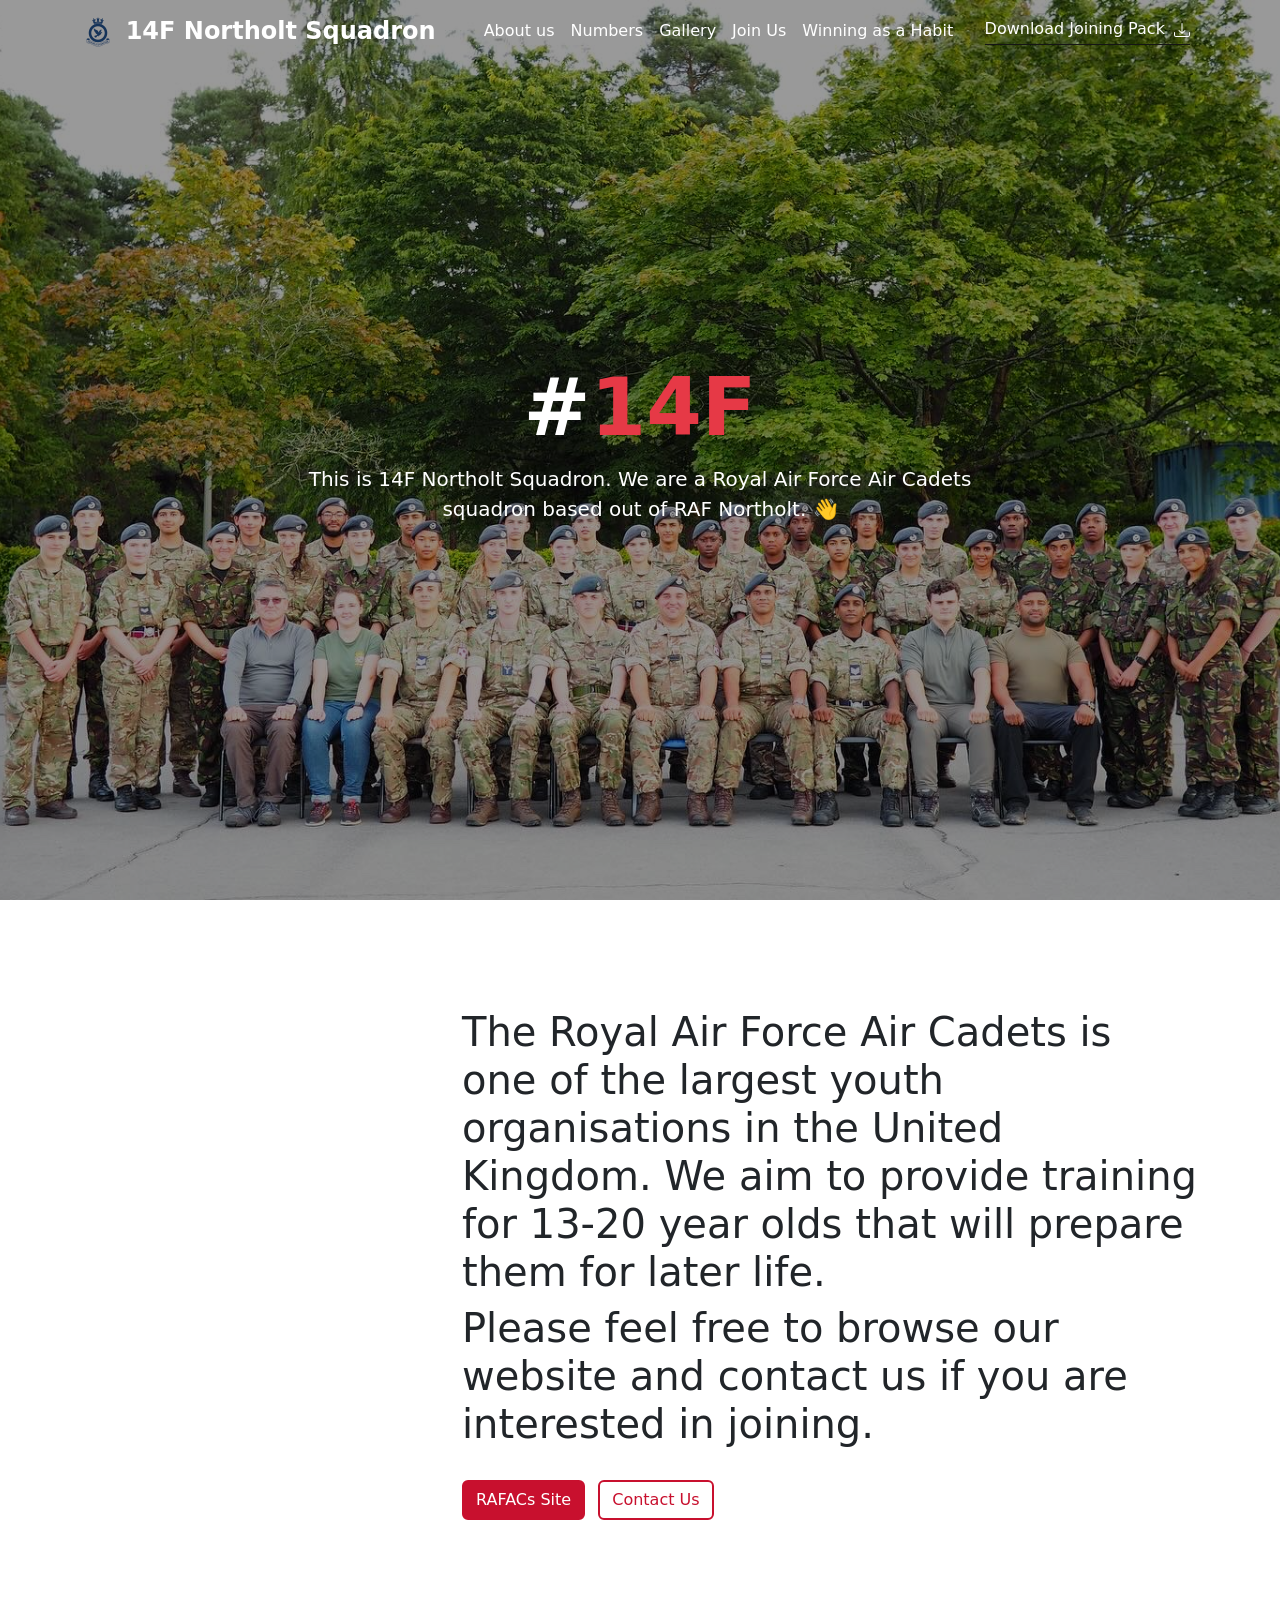
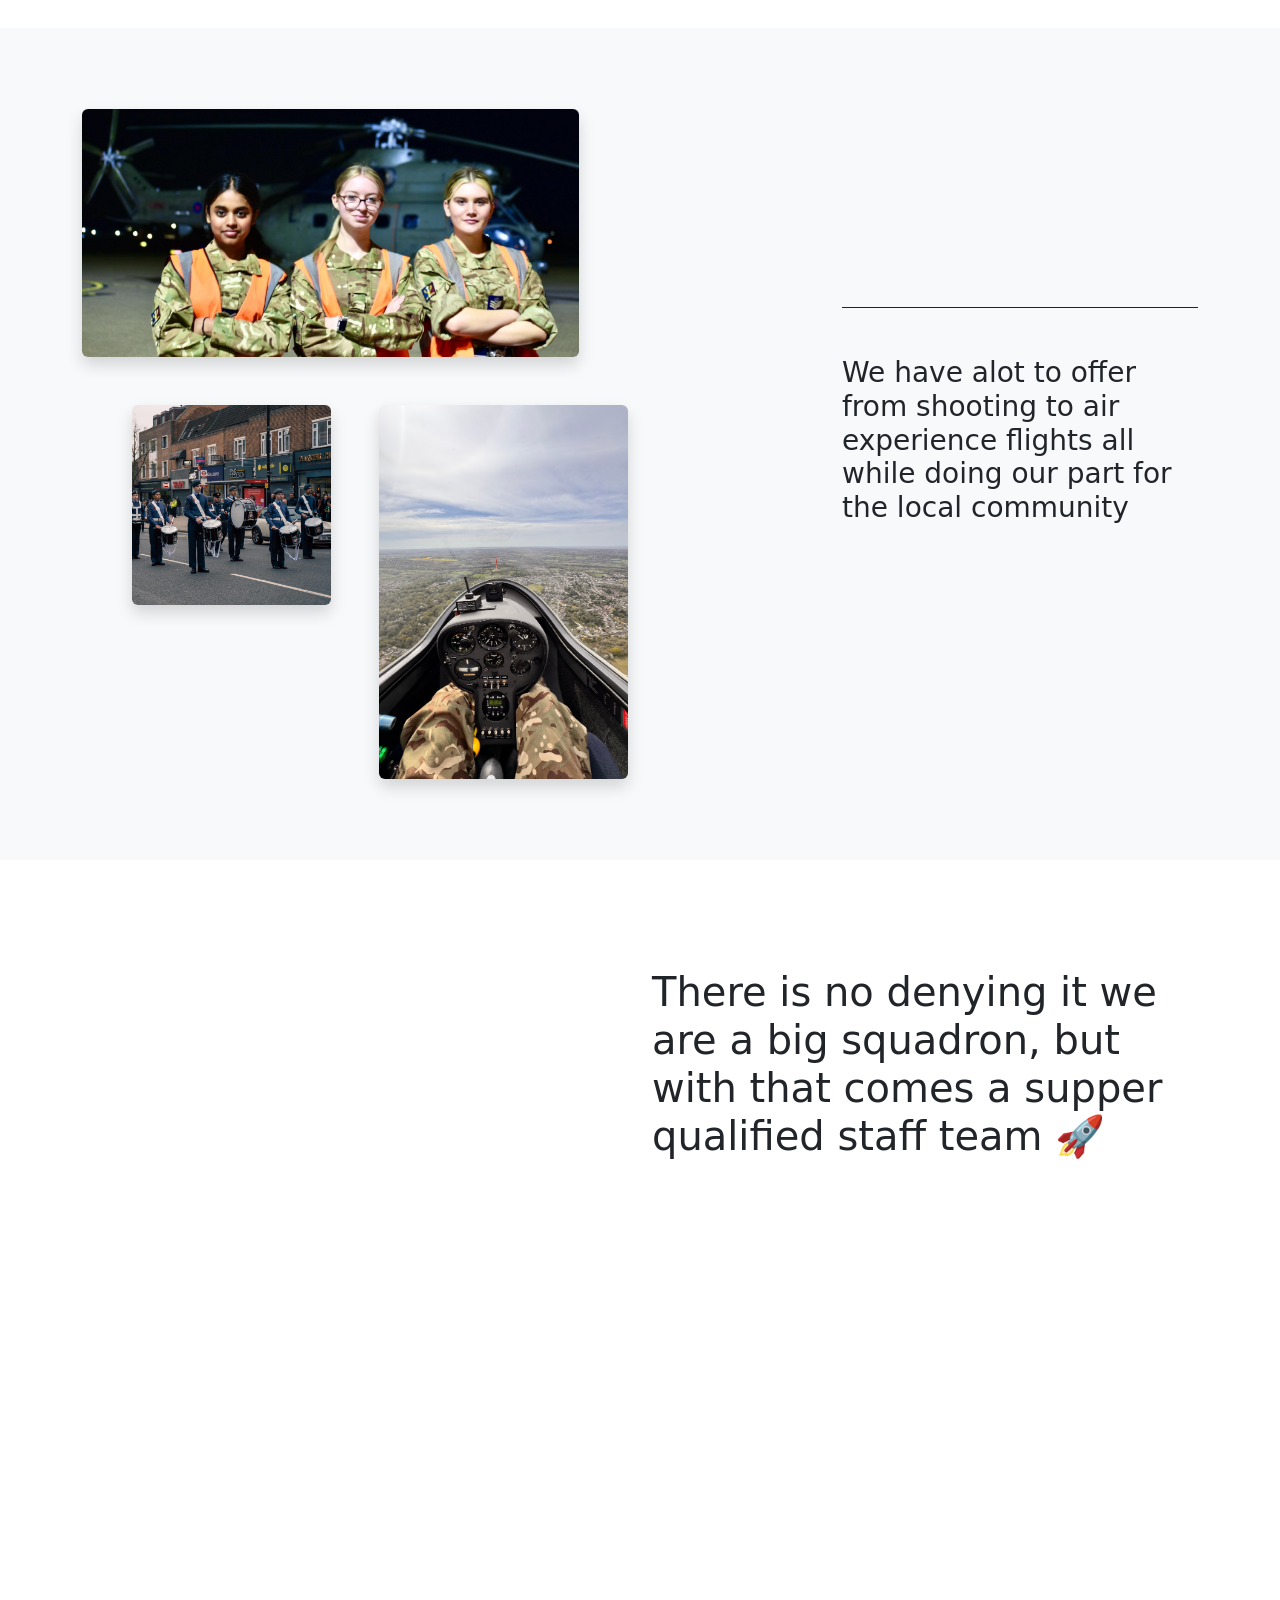
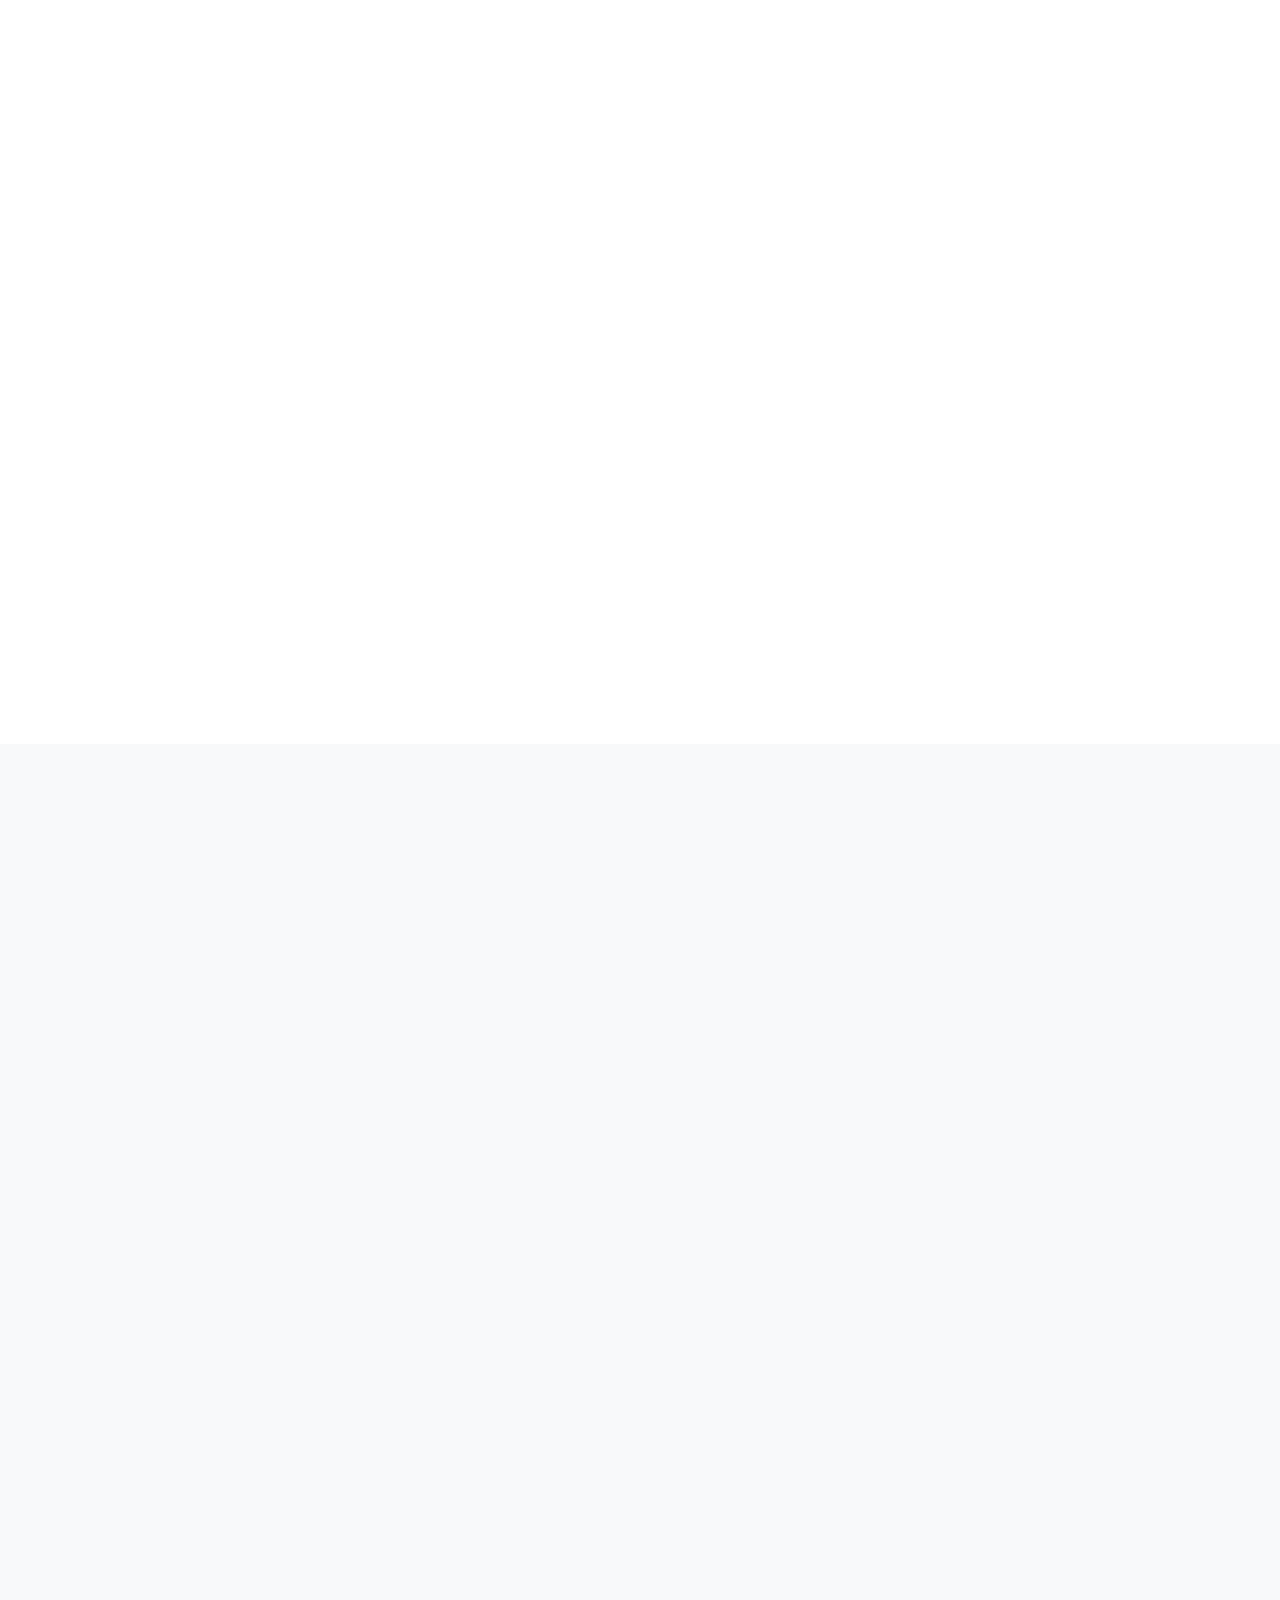
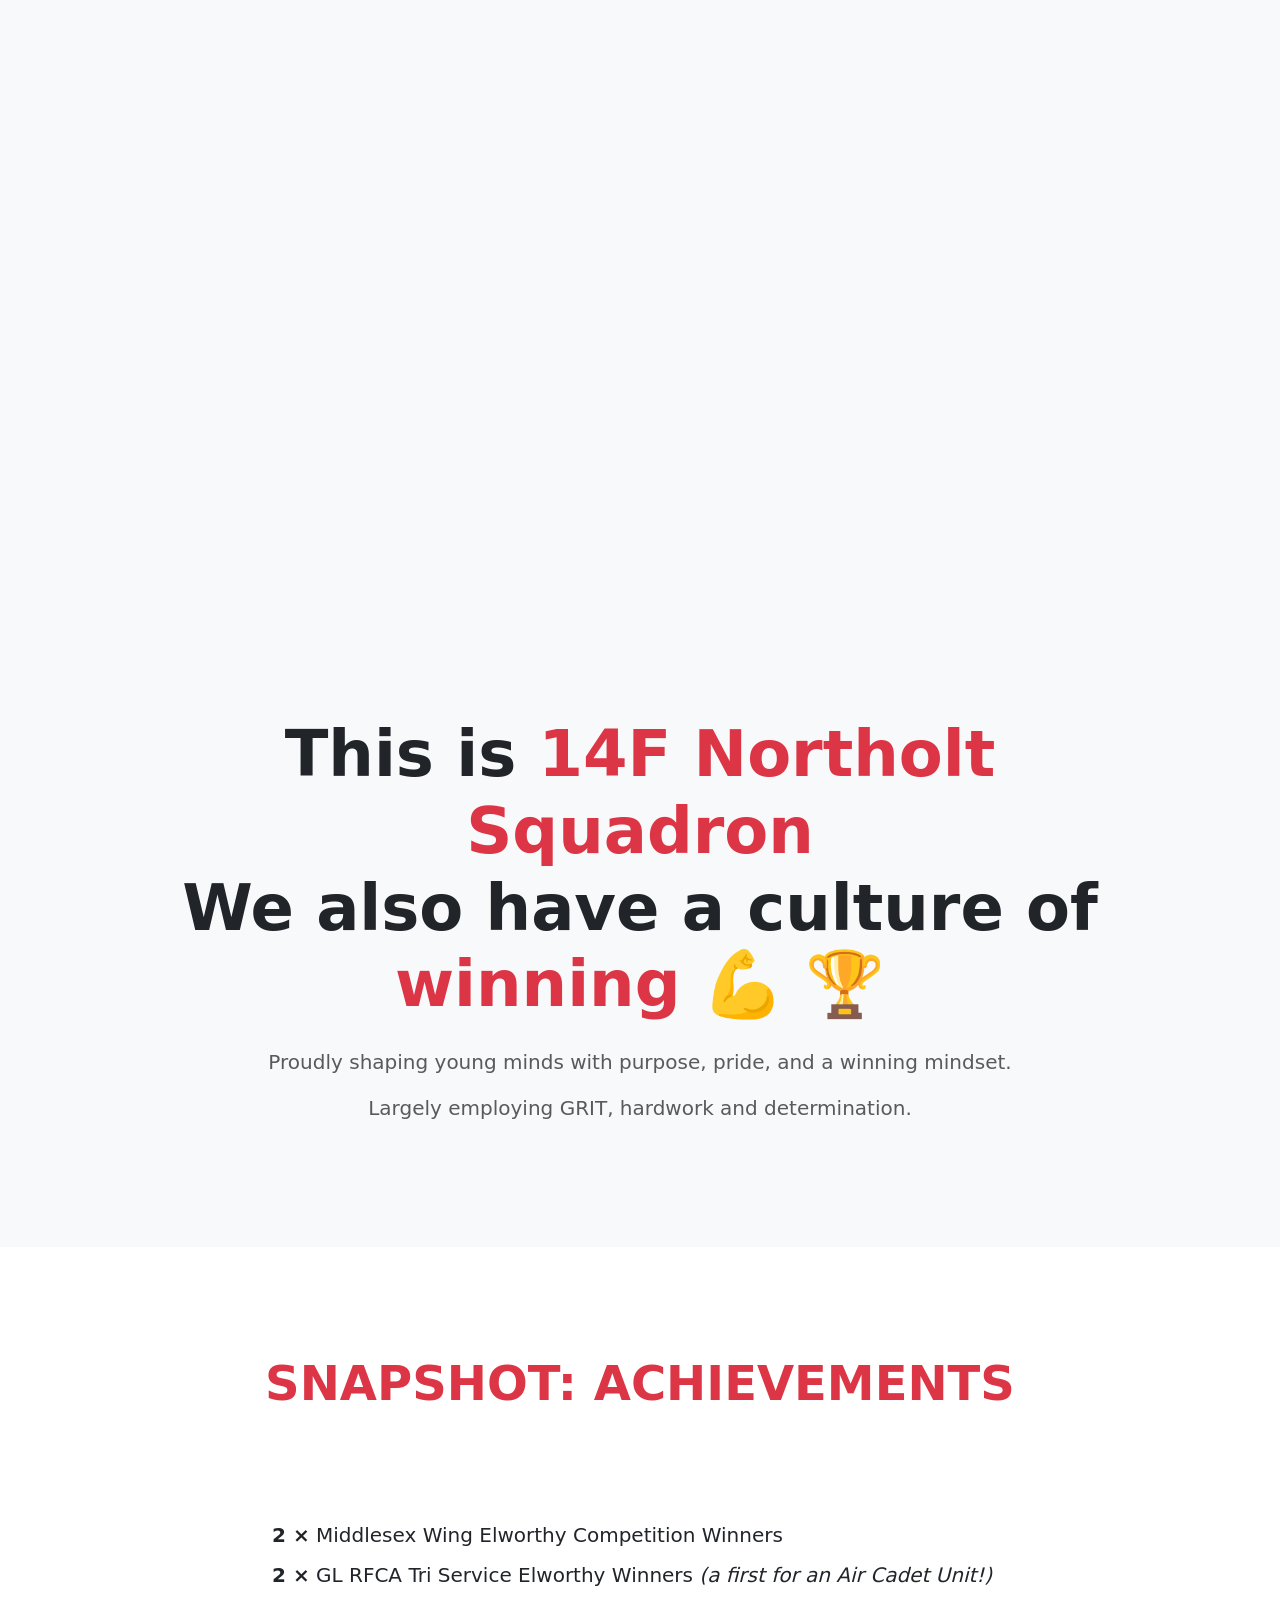
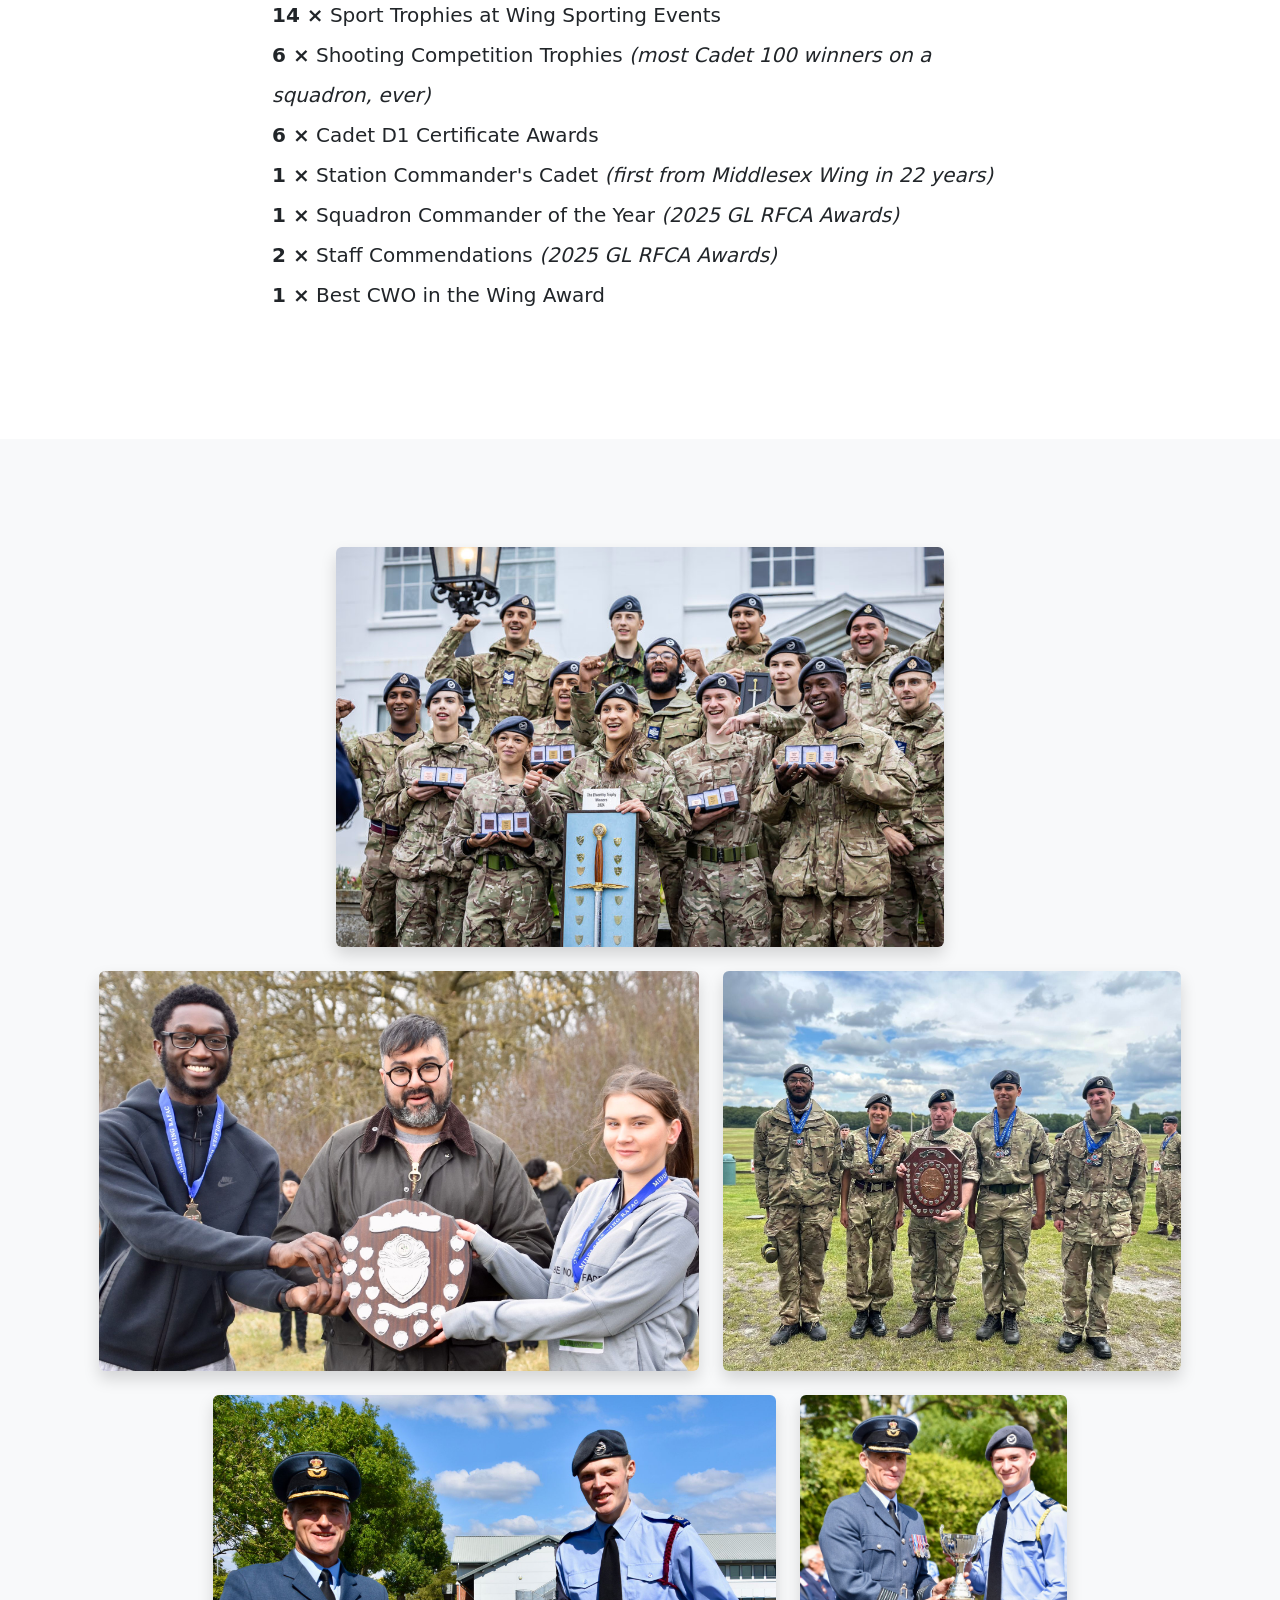
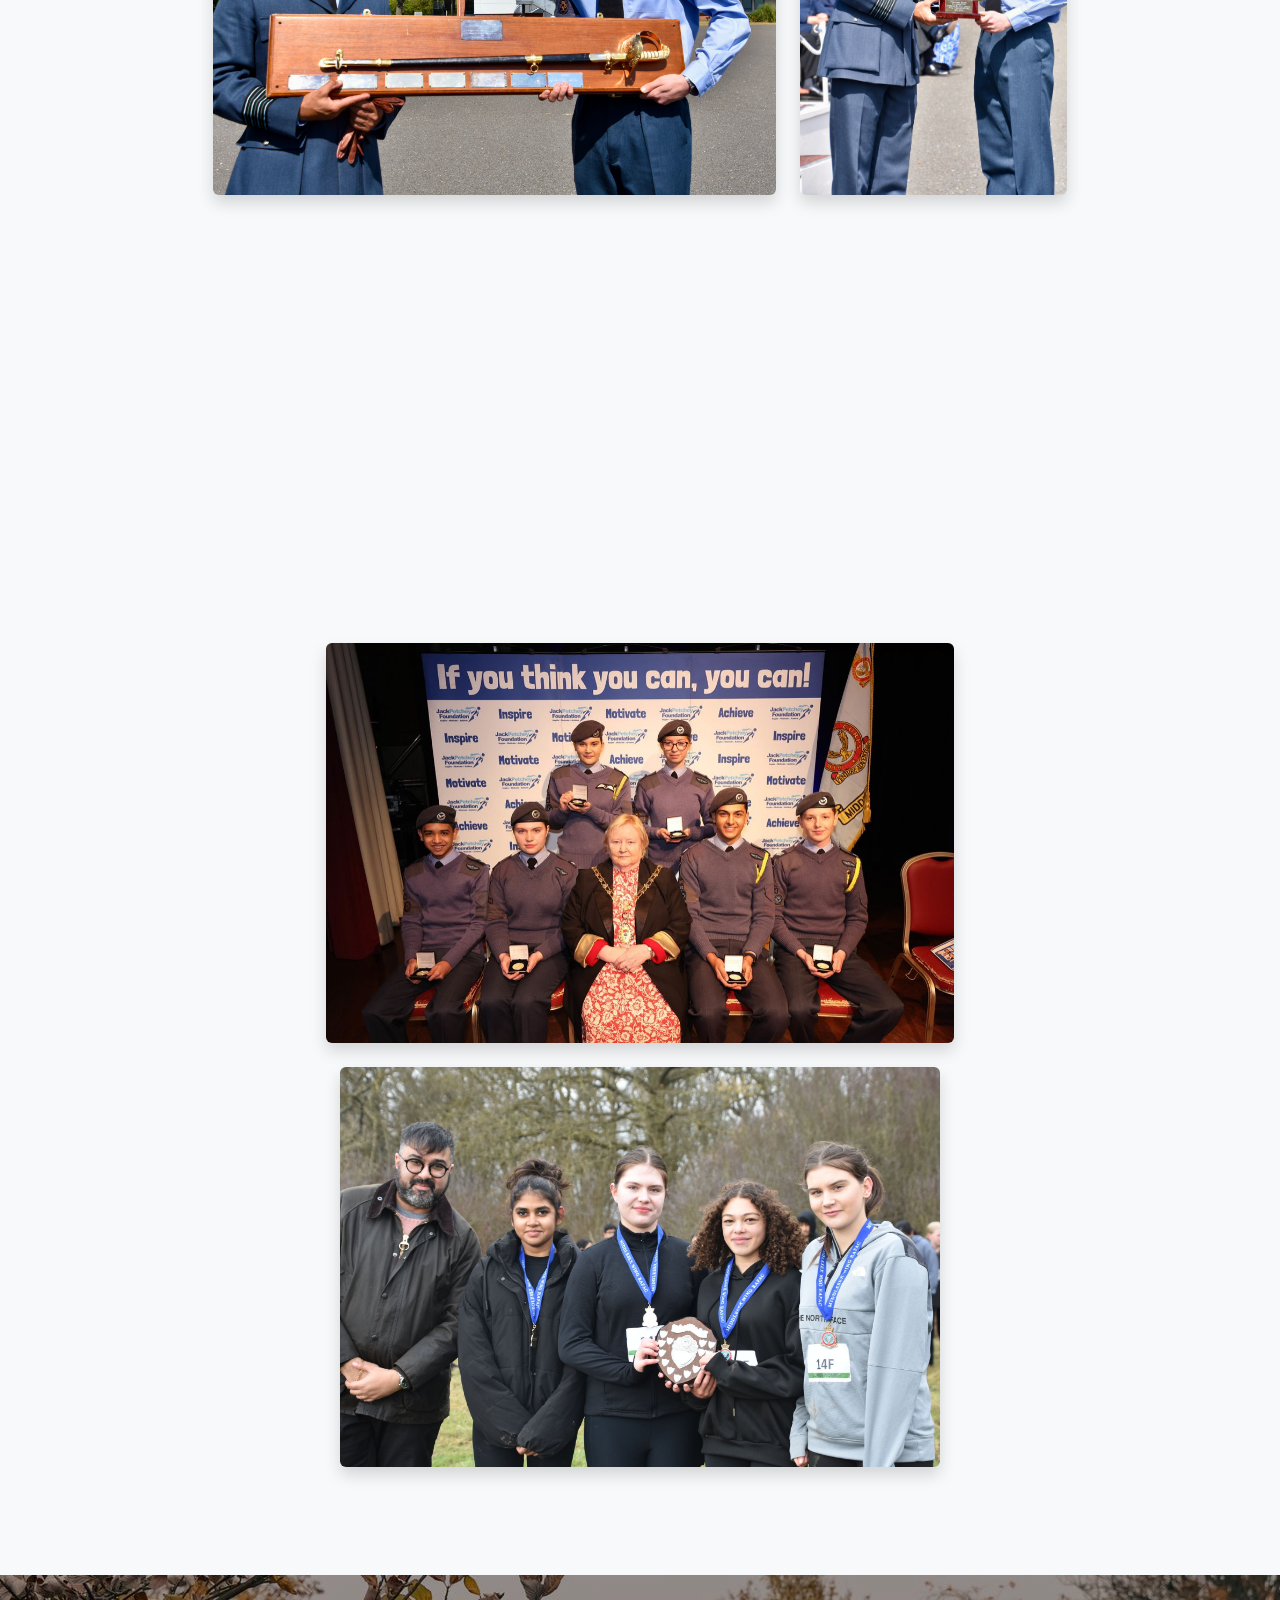
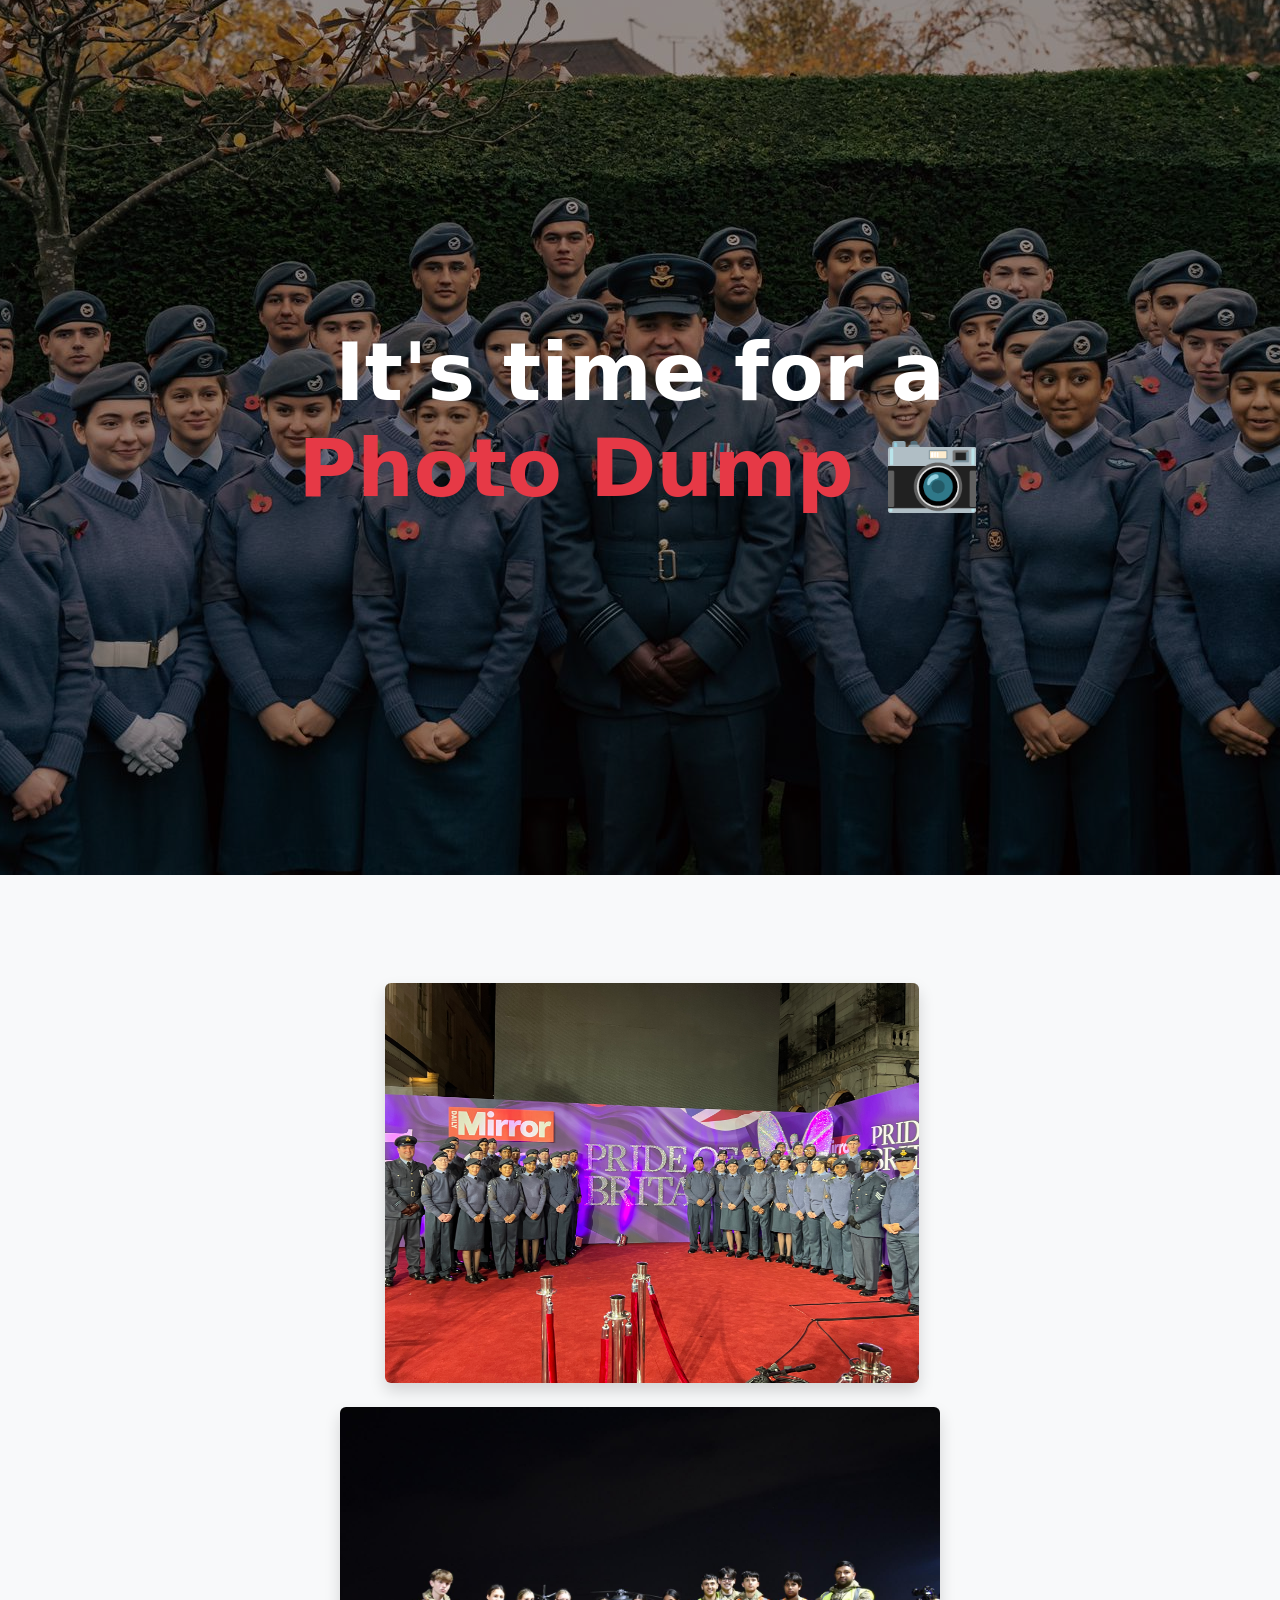
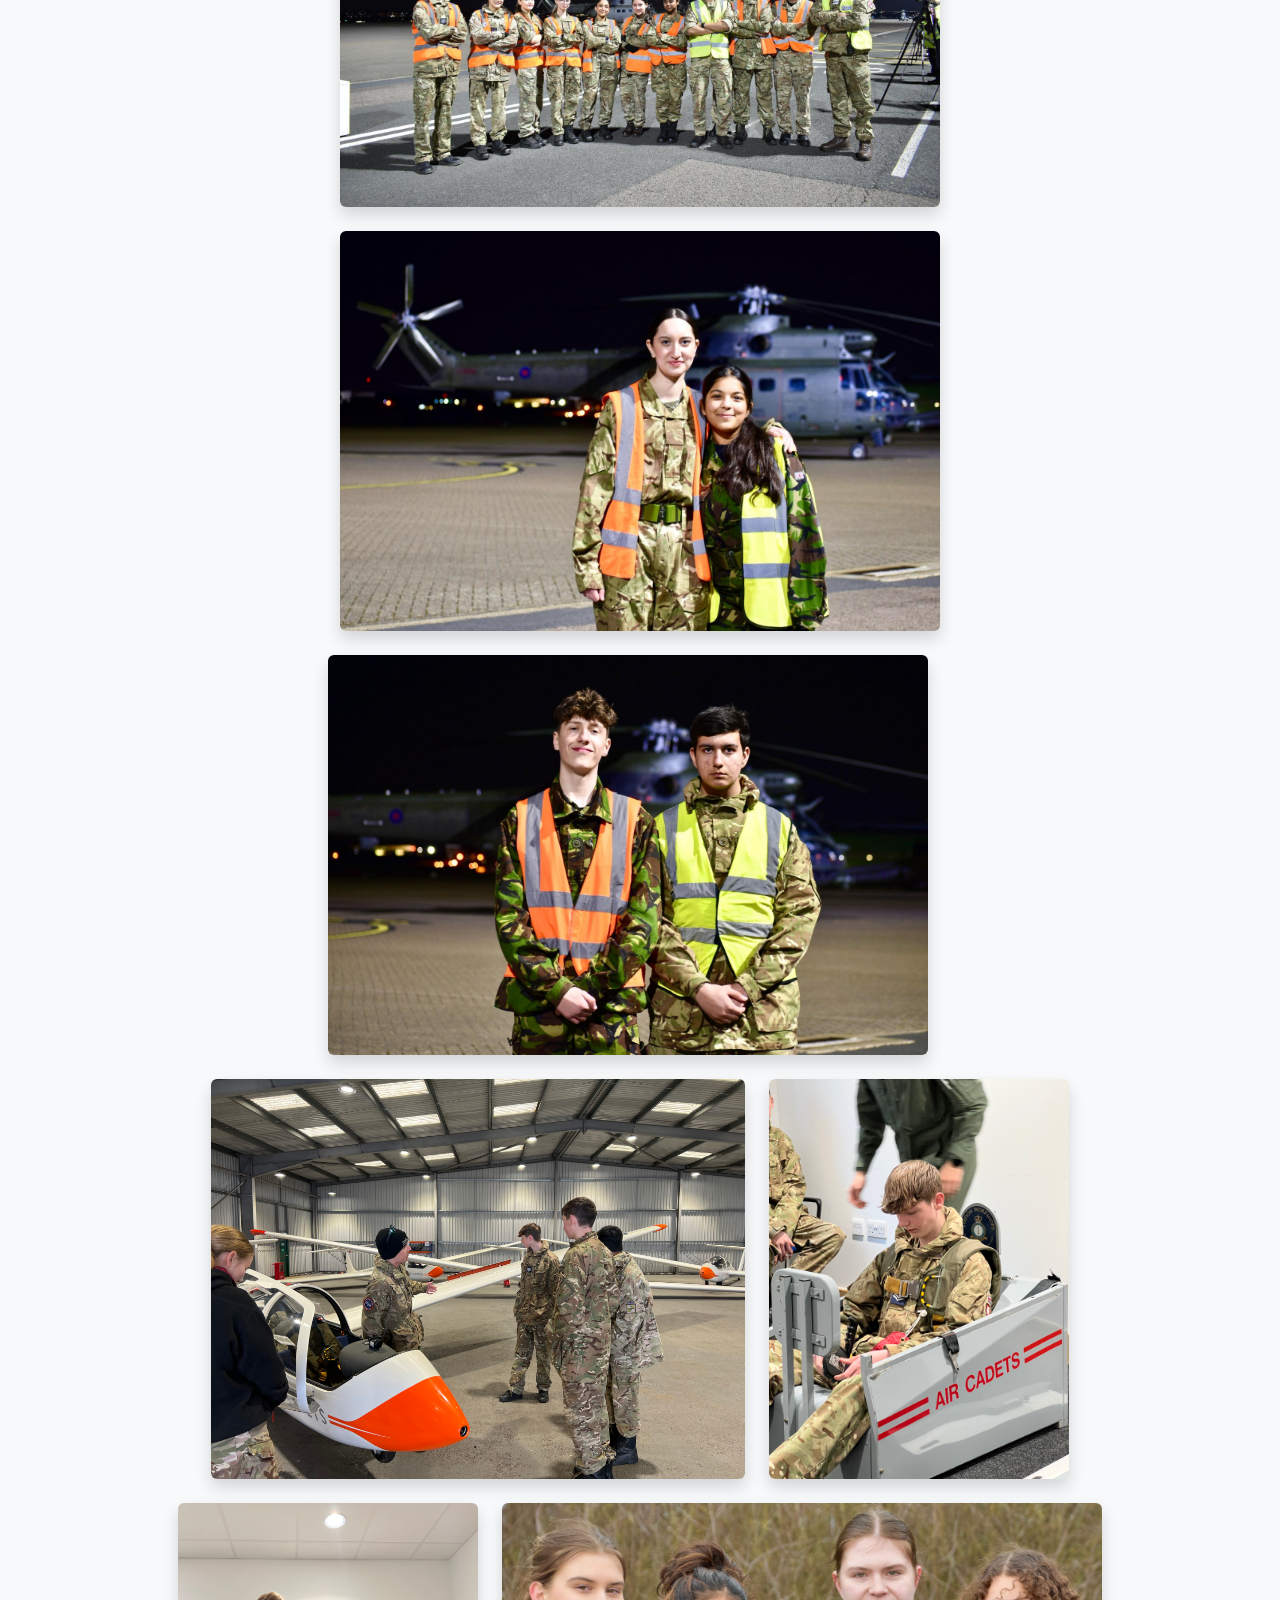
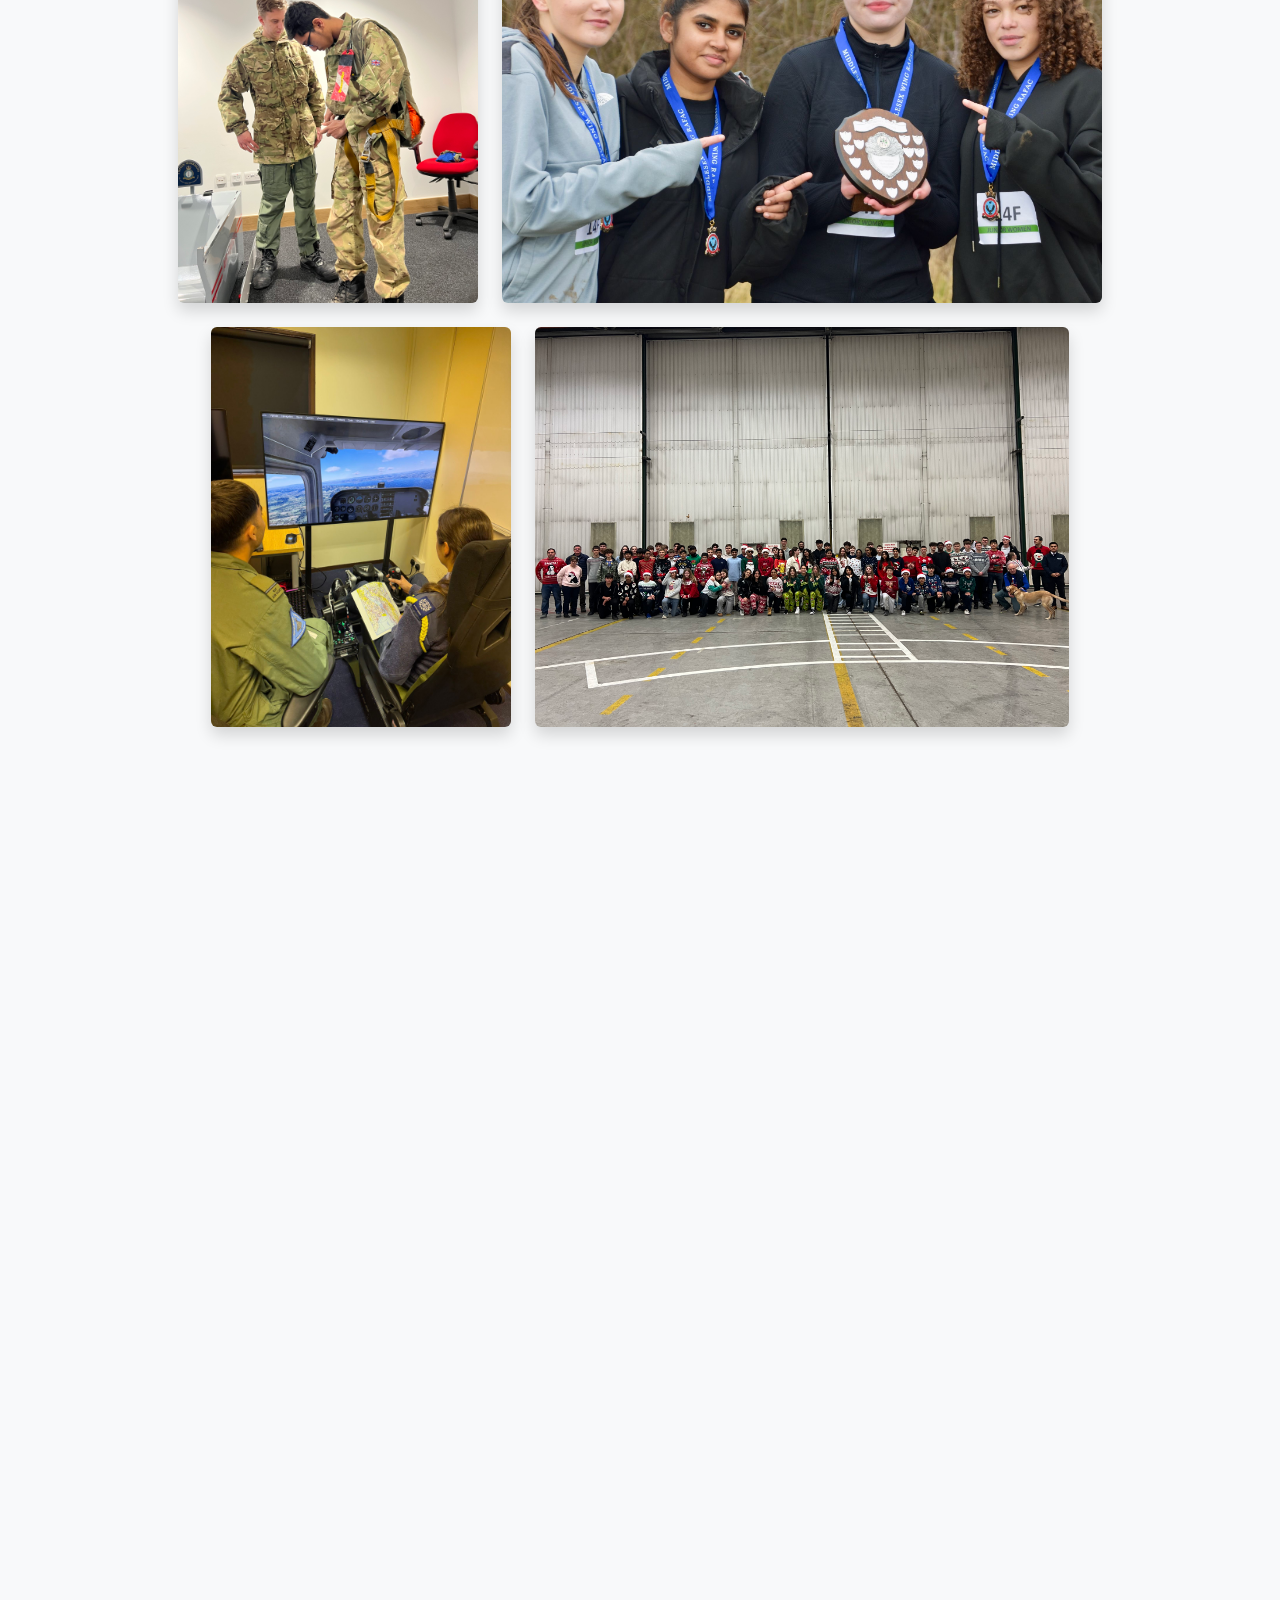
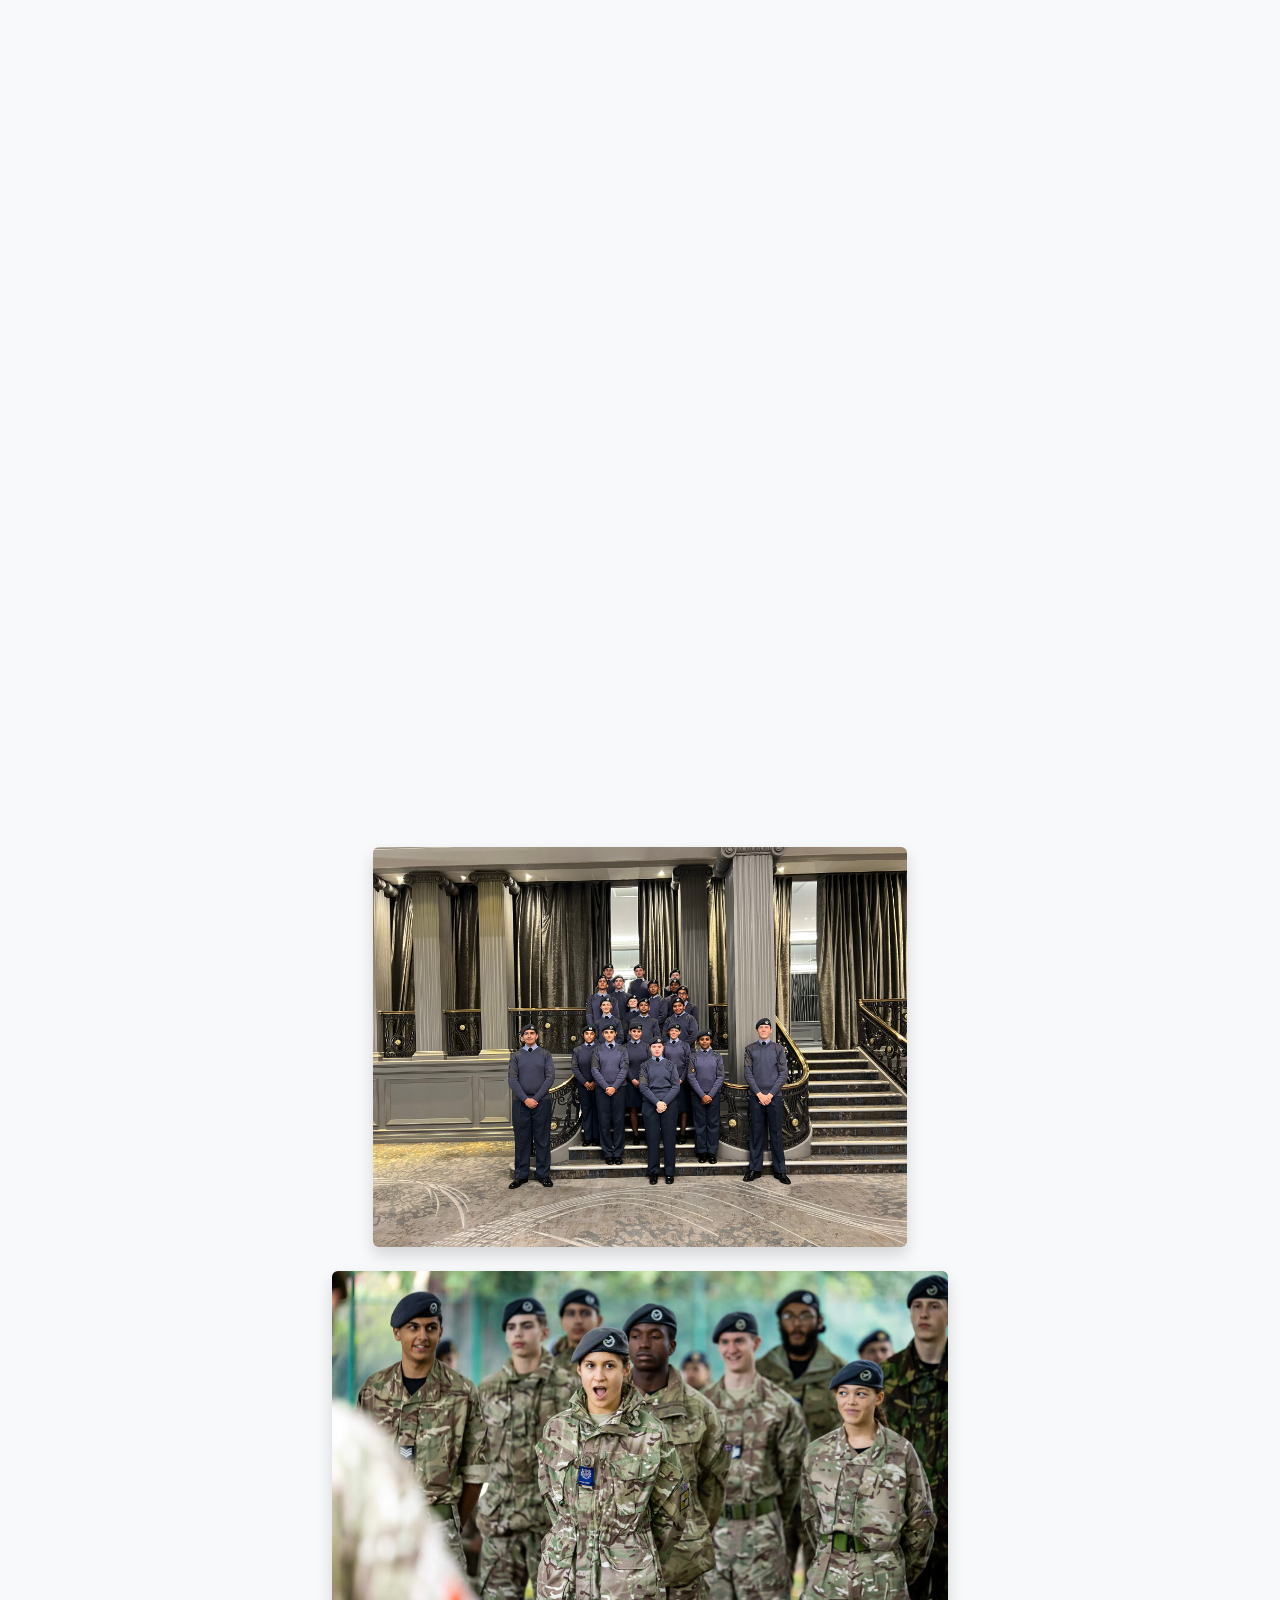
==== index.html @ 61bcd7d6 "Inital Site" ====
<!doctype html>
<html class="h-100" lang="en">

  <head>
    <meta charset="utf-8">
    <meta name="viewport"
      content="width=device-width,initial-scale=1,shrink-to-fit=no">
    <meta name="description"
      content="A growing collection of ready to use components for the CSS framework Bootstrap 5">
    <meta name="author" content="Holger Koenemann">
    <meta name="generator" content="Eleventy v2.0.0">
    <meta name="HandheldFriendly" content="true">
    <title>14F Northolt Squadron</title>
    <link rel="stylesheet" href="css/theme.min.css">
    <link rel="stylesheet" href="css/custom.css">
    <link
      href="https://cdn.jsdelivr.net/npm/bootstrap@5.3.5/dist/css/bootstrap.min.css"
      rel="stylesheet"
      integrity="sha384-SgOJa3DmI69IUzQ2PVdRZhwQ+dy64/BUtbMJw1MZ8t5HZApcHrRKUc4W0kG879m7"
      crossorigin="anonymous">

    <style>

/* inter-300 - latin */
@font-face {
  font-family: 'Inter';
  font-style: normal;
  font-weight: 300;
  font-display: swap;
  src: local(''),
       url('./fonts/inter-v12-latin-300.woff2') format('woff2'), /* Chrome 26+, Opera 23+, Firefox 39+ */
       url('./fonts/inter-v12-latin-300.woff') format('woff'); /* Chrome 6+, Firefox 3.6+, IE 9+, Safari 5.1+ */
}

@font-face {
  font-family: 'Inter';
  font-style: normal;
  font-weight: 500;
  font-display: swap;
  src: local(''),
       url('./fonts/inter-v12-latin-500.woff2') format('woff2'), /* Chrome 26+, Opera 23+, Firefox 39+ */
       url('./fonts/inter-v12-latin-500.woff') format('woff'); /* Chrome 6+, Firefox 3.6+, IE 9+, Safari 5.1+ */
}
@font-face {
  font-family: 'Inter';
  font-style: normal;
  font-weight: 700;
  font-display: swap;
  src: local(''),
       url('./fonts/inter-v12-latin-700.woff2') format('woff2'), /* Chrome 26+, Opera 23+, Firefox 39+ */
       url('./fonts/inter-v12-latin-700.woff') format('woff'); /* Chrome 6+, Firefox 3.6+, IE 9+, Safari 5.1+ */
}



</style>

  </head>

  <body data-bs-spy="scroll" data-bs-target="#navScroll">
    <nav id="navScroll"
      class="navbar navbar-expand-lg fixed-top navbar-transparent" tabindex="0">

      <div class="container">
        <a class="navbar-brand pe-4 fs-4" href="/">
          <img src="img/19.png" alt="Crest" width="32" height="32">
          <span class="ms-1 fw-bolder">14F Northolt Squadron</span>
        </a>

        <button class="navbar-toggler" type="button" data-bs-toggle="collapse"
          data-bs-target="#navbarSupportedContent"
          aria-controls="navbarSupportedContent" aria-expanded="false"
          aria-label="Toggle navigation">
          <span class="navbar-toggler-icon"></span>
        </button>
        <div class="collapse navbar-collapse" id="navbarSupportedContent">
          <ul class="navbar-nav me-auto mb-2 mb-lg-0">
            <li class="nav-item">
              <a class="nav-link" href="#aboutus">
                About us
              </a>
            </li>
            <li class="nav-item">
              <a class="nav-link" href="#numbers">
                Numbers
              </a>
            </li>
            <li class="nav-item">
              <a class="nav-link" href="#gallery">
                Gallery
              </a>
            </li>
            <li class="nav-item">
              <a class="nav-link" href="#workwithus">
                Join Us
              </a>
            </li>
            <li class="nav-item">
              <a class="nav-link" href="#winning">
                Winning as a Habit
              </a>
            </li>

          </ul>
          <a href
            data-splitbee-event="Click Download"
            aria-label="Download this template"
            class="link-dark pb-1 link-fancy me-2">
            Download Joining Pack <svg xmlns="http://www.w3.org/2000/svg"
              width="16" height="16" fill="currentColor"
              class="bi bi-download ms-1" viewBox="0 0 16 16">
              <path
                d="M.5 9.9a.5.5 0 0 1 .5.5v2.5a1 1 0 0 0 1 1h12a1 1 0 0 0 1-1v-2.5a.5.5 0 0 1 1 0v2.5a2 2 0 0 1-2 2H2a2 2 0 0 1-2-2v-2.5a.5.5 0 0 1 .5-.5z" />
              <path
                d="M7.646 11.854a.5.5 0 0 0 .708 0l3-3a.5.5 0 0 0-.708-.708L8.5 10.293V1.5a.5.5 0 0 0-1 0v8.793L5.354 8.146a.5.5 0 1 0-.708.708l3 3z" />
            </svg>
          </a>

        </div>
      </div>
    </nav>

    <main>
      <section
        class="hero-section text-white d-flex align-items-center justify-content-center text-center">
        <div class="background"></div>
        <div class="overlay"></div>
        <div class="content position-relative">
          <h1 class="display-1 fw-bold">
            <span style="color: white;">#</span><span
              style="color: #e63946;">14F</span><span
              style="color: white;"></span>
          </h1>
          <p class="lead">
            This is 14F Northolt Squadron. We are a Royal Air Force Air Cadets
            squadron based out of RAF Northolt. 👋
          </p>
        </div>
      </section>

      <div class="py-vh-5 w-100 overflow-hidden" id="workwithus">
        <div class="container">
          <div class="row d-flex justify-content-end">
            <div class="col-lg-8" data-aos="fade-down">
              <h2 class="display-6">
                The Royal Air Force Air Cadets is one of the largest youth
                organisations in the United Kingdom.
                We aim to provide training for 13-20 year olds that will prepare
                them for later life.
              </h2>
            </div>

            <div class="col-lg-8" data-aos="fade-down">
              <h2 class="display-6">
                Please feel free to browse our website and contact us if you are
                interested in joining.
              </h2>
            </div>
          </div>

          <div class="row d-flex justify-content-end mt-4">
            <div class="col-lg-8" data-aos="fade-down">
              <a href="https://www.raf.mod.uk/aircadets/" target="_blank"
                class="btn custom-red me-2">RAFACs Site</a>
              <a href="mailto:adj.14@rafac.mod.gov.uk" class="btn custom-red-outline">Contact Us</a>
            </div>
          </div>
        </div>
      </div>

      <div class="py-vh-4 bg-gray-100 w-100 overflow-hidden" id="aboutus">
        <div class="container">

          <div class="row d-flex justify-content-between align-items-center">
            <div class="col-lg-6">
              <div class="row gx-5 d-flex">
                <div class="col-md-11">
                  <div
                    class="shadow ratio ratio-16x9 rounded bg-cover bp-center align-self-end"
                    data-aos="fade-right"
                    style="background-image: url(img/34.jpeg);--bs-aspect-ratio: 50%;">
                  </div>
                </div>
                <div class="col-md-5 offset-md-1">
                  <div
                    class="shadow ratio ratio-1x1 rounded bg-cover mt-5 bp-center float-end"
                    data-aos="fade-up"
                    style="background-image: url(img/15.jpeg);">
                  </div>
                </div>
                <div class="col-md-6">
                  <div
                    class="col-12 shadow ratio rounded bg-cover mt-5 bp-center"
                    data-aos="fade-left"
                    style="background-image: url(img/24.jpeg);--bs-aspect-ratio: 150%;">
                  </div>
                </div>
              </div>
            </div>
            <div class="col-lg-4">
              <h3 class="py-5 border-top border-dark" data-aos="fade-left">We
                have alot to offer from shooting to air experience flights all
                while doing our part for the local community</h3>
              <!-- <p data-aos="fade-left" data-aos-delay="200">
              </p> -->
              <!-- <p>
                <a href="#" class="link-fancy link-dark" data-aos="fade-left"
                  data-aos-delay="400">Learn more
                </a>
              </p> -->
            </div>
          </div>

        </div>
      </div>

      <div class="py-vh-5 w-100 overflow-hidden" id="numbers">
        <div class="container">
          <div class="row d-flex justify-content-between align-items-center">
            <div class="col-lg-5">
              <h3 class="py-5 border-top border-dark" data-aos="fade-right">Our
                numbers</h3>
            </div>
            <div class="col-lg-6">
              <div class="row">
                <div class="col-12">
                  <h2 class="display-6 mb-5" data-aos="fade-down">There is no
                    denying it we are a big squadron, but with that comes a
                    supper qualified staff team 🚀</h2>
                </div>
                <div class="col-lg-6" data-aos="fade-up">
                  <div class="display-1 fw-bold py-4">120+</div>
                  <p class="text-black-50">Cadets on squadron</p>
                </div>
                <div class="col-lg-6" data-aos="fade-up">
                  <div class="display-1 fw-bold py-4">26</div>
                  <p class="text-black-50">Adult Voulenteers</p>
                </div>
              </div>
            </div>
          </div>

        </div>
      </div>

      <div class="container py-vh-4 w-100 overflow-hidden">
        <div class="row d-flex justify-content-center align-items-center">
          
          <!-- Left: Portrait image -->
          <div class="col-lg-5 mb-4 mb-lg-0" data-aos="fade-right" style="padding-right: 0.5rem!important;">
            <img src="img/3.jpeg" class="img-fluid rounded shadow" alt="Portrait of Sqn Ldr Chris Da Camara">
          </div>
      
          <!-- Right: Quote content -->
          <div class="col-md-7" data-aos="fade-left">
            <blockquote>
              <div class="fs-4 my-3 fw-light pt-4 border-bottom pb-3">
                "14F (Northolt) Squadron is a truly unique unit, not just because of our location on an active RAF station, but because of the incredible people who make it what it is. Our cadets and volunteers come together to create an environment that’s dynamic, inclusive, and constantly striving for excellence. We’re proud to offer a full and varied Air Cadet experience, with opportunities that reflect the spirit and professionalism of the Royal Air Force. It’s a privilege to lead a team so passionate about helping young people thrive.”
              </div>
              <span><strong>Sqn Ldr Chris Da Camara</strong>, Officer Commanding</span>
            </blockquote>
          </div>
      
        </div>
      </div>
      
      <div class="position-relative overflow-hidden w-100 bg-light py-vh-5">
        <div class="container">
          <div class="d-flex flex-wrap justify-content-center gap-4">
      
                <div class="col-auto" data-aos="fade-up">
                  <img src="img/32.jpeg" class="gallery-img rounded shadow" alt="gallery image">
                </div>
      
                <div class="col-auto" data-aos="fade-up" data-aos-delay="200">
                  <img src="img/16.jpeg" class="gallery-img rounded shadow" alt="gallery image">
                </div>
      
                <div class="col-auto" data-aos="fade-up" data-aos-delay="400">
                  <img src="img/31.jpeg" class="gallery-img rounded shadow" alt="gallery image">
                </div>
      
                <div class="col-auto" data-aos="fade-up" data-aos-delay="600">
                  <img src="img/25.jpeg" class="gallery-img rounded shadow" alt="gallery image">
                </div>
      
                <div class="col-auto" data-aos="fade-up" data-aos-delay="800">
                  <img src="img/35.jpeg" class="gallery-img rounded shadow" alt="gallery image">
                </div>

                <div class="col-auto" data-aos="fade-up" data-aos-delay="800">
                  <img src="img/22.jpeg" class="gallery-img rounded shadow" alt="gallery image">
                </div>
      
              </div>
            </div>
          </div>
    
      <div class="position-relative overflow-hidden w-100 bg-light py-vh-5" id="winning">
        <div class="container">
          <div class="row justify-content-center text-center">
            <div class="col-lg-10" data-aos="zoom-in">
              <h1 class="display-3 fw-bold mb-4">
                This is <span class="text-danger">14F Northolt Squadron</span><br>
                We also have a culture of <span class="text-danger">winning</span> 💪 🏆
              </h1>
              <p class="lead text-muted">
                Proudly shaping young minds with purpose, pride, and a winning mindset. </p><p class="lead text-muted"> Largely employing GRIT, hardwork and determination. 
              </p>
            </div>
          </div>
        </div>
      </div>

      <div class="container py-vh-5" id="achievements">
        <div class="row justify-content-center text-center mb-5">
          <div class="col-lg-10">
            <h2 class="display-5 fw-bold text-danger" data-aos="fade-up">SNAPSHOT: ACHIEVEMENTS</h2>
            <p class="lead text-muted" data-aos="fade-up" data-aos-delay="100">
              A track record of excellence, discipline, and proud firsts.
            </p>
          </div>
        </div>
      
        <div class="row justify-content-center">
          <div class="col-lg-8">
            <ul class="list-unstyled fs-5 lh-lg">
              <li data-aos="fade-up"><strong>2 ×</strong> Middlesex Wing Elworthy Competition Winners</li>
              <li data-aos="fade-up" data-aos-delay="100"><strong>2 ×</strong> GL RFCA Tri Service Elworthy Winners <em>(a first for an Air Cadet Unit!)</em></li>
              <li data-aos="fade-up" data-aos-delay="200"><strong>14 ×</strong> Sport Trophies at Wing Sporting Events</li>
              <li data-aos="fade-up" data-aos-delay="300"><strong>6 ×</strong> Shooting Competition Trophies <em>(most Cadet 100 winners on a squadron, ever)</em></li>
              <li data-aos="fade-up" data-aos-delay="400"><strong>6 ×</strong> Cadet D1 Certificate Awards</li>
              <li data-aos="fade-up" data-aos-delay="500"><strong>1 ×</strong> Station Commander's Cadet <em>(first from Middlesex Wing in 22 years)</em></li>
              <li data-aos="fade-up" data-aos-delay="600"><strong>1 ×</strong> Squadron Commander of the Year <em>(2025 GL RFCA Awards)</em></li>
              <li data-aos="fade-up" data-aos-delay="700"><strong>2 ×</strong> Staff Commendations <em>(2025 GL RFCA Awards)</em></li>
              <li data-aos="fade-up" data-aos-delay="800"><strong>1 ×</strong> Best CWO in the Wing Award</li>
            </ul>
          </div>
        </div>
      </div>
      
      
      
      <div class="position-relative overflow-hidden w-100 bg-light py-vh-5">
        <div class="container">
          <div class="d-flex flex-wrap justify-content-center gap-4">
            
            <div data-aos="fade-up">
              <img src="img/6.jpeg" class="gallery-img rounded shadow" alt="gallery image">
            </div>
      
            <div data-aos="fade-up" data-aos-delay="200">
              <img src="img/7.jpeg" class="gallery-img rounded shadow" alt="gallery image">
            </div>
      
            <div data-aos="fade-up" data-aos-delay="400">
              <img src="img/5.jpeg" class="gallery-img rounded shadow" alt="gallery image">
            </div>
      
            <div data-aos="fade-up" data-aos-delay="600">
              <img src="img/4.jpeg" class="gallery-img rounded shadow" alt="gallery image">
            </div>
      
            <div data-aos="fade-up" data-aos-delay="800">
              <img src="img/8.jpeg" class="gallery-img rounded shadow" alt="gallery image">
            </div>

            <div data-aos="fade-up" data-aos-delay="1400">
              <img src="img/11.jpeg" class="gallery-img rounded shadow" alt="gallery image">
            </div>
      
            <div data-aos="fade-up" data-aos-delay="1000">
              <img src="img/26.jpeg" class="gallery-img rounded shadow" alt="gallery image">
            </div>
      
            <div data-aos="fade-up" data-aos-delay="1200">
              <img src="img/9.jpeg" class="gallery-img rounded shadow" alt="gallery image">
            </div>
      
            <div data-aos="fade-up" data-aos-delay="1400">
              <img src="img/10.jpeg" class="gallery-img rounded shadow" alt="gallery image">
            </div>
      
          </div>
        </div>
      </div>
      
      <section
      class="hero-section1 text-white d-flex align-items-center justify-content-center text-center" id="gallery">
      <div class="background1"></div>
      <div class="overlay"></div>
      <div class="content position-relative">
        <h1 class="display-1 fw-bold">
          <span style="color: white;"></span>It's time for a <span
            style="color: #e63946;">Photo Dump 📷</span><span
            style="color: white;"></span>
        </h1>
      </div>
    </section>

      <div class="position-relative overflow-hidden w-100 bg-light py-vh-5">
        <div class="container">
          <div class="d-flex flex-wrap justify-content-center gap-4">

          <div  data-aos="fade-up"><img src="img/dump/1.arw" class="gallery-img rounded shadow" alt=""></div>
          <div  data-aos="fade-up"><img src="img/dump/2.jpeg" class="gallery-img rounded shadow" alt=""></div>
          <div  data-aos="fade-up"><img src="img/dump/3.jpeg" class="gallery-img rounded shadow" alt=""></div>
          <div  data-aos="fade-up"><img src="img/dump/4.jpeg" class="gallery-img rounded shadow" alt=""></div>
          <div  data-aos="fade-up"><img src="img/dump/5.jpeg" class="gallery-img rounded shadow" alt=""></div>
          <div  data-aos="fade-up"><img src="img/dump/6.jpeg" class="gallery-img rounded shadow" alt=""></div>
          <div  data-aos="fade-up"><img src="img/dump/7.jpeg" class="gallery-img rounded shadow" alt=""></div>
          <div  data-aos="fade-up"><img src="img/dump/8.jpeg" class="gallery-img rounded shadow" alt=""></div>
          <div  data-aos="fade-up"><img src="img/dump/9.jpeg" class="gallery-img rounded shadow" alt=""></div>
          <div  data-aos="fade-up"><img src="img/dump/10.jpeg" class="gallery-img rounded shadow" alt=""></div>
          <div  data-aos="fade-up"><img src="img/dump/11.jpeg" class="gallery-img rounded shadow" alt=""></div>
          <div  data-aos="fade-up"><img src="img/dump/12.jpeg" class="gallery-img rounded shadow" alt=""></div>
          <div  data-aos="fade-up"><img src="img/dump/13.jpeg" class="gallery-img rounded shadow" alt=""></div>
          <div  data-aos="fade-up"><img src="img/dump/14.jpeg" class="gallery-img rounded shadow" alt=""></div>
          <div  data-aos="fade-up"><img src="img/dump/15.jpeg" class="gallery-img rounded shadow" alt=""></div>
          <div  data-aos="fade-up"><img src="img/dump/16.jpeg" class="gallery-img rounded shadow" alt=""></div>
          <div  data-aos="fade-up"><img src="img/dump/17.jpeg" class="gallery-img rounded shadow" alt=""></div>
          <div  data-aos="fade-up"><img src="img/dump/18.jpeg" class="gallery-img rounded shadow" alt=""></div>
          <div  data-aos="fade-up"><img src="img/dump/19.jpeg" class="gallery-img rounded shadow" alt=""></div>
          <div  data-aos="fade-up"><img src="img/dump/20.jpeg" class="gallery-img rounded shadow" alt=""></div>
          <div  data-aos="fade-up"><img src="img/dump/21.jpeg" class="gallery-img rounded shadow" alt=""></div>
          <div  data-aos="fade-up"><img src="img/dump/22.jpeg" class="gallery-img rounded shadow" alt=""></div>
          <div  data-aos="fade-up"><img src="img/dump/23.jpeg" class="gallery-img rounded shadow" alt=""></div>
          <div  data-aos="fade-up"><img src="img/dump/24.jpeg" class="gallery-img rounded shadow" alt=""></div>
          <div  data-aos="fade-up"><img src="img/dump/25.jpeg" class="gallery-img rounded shadow" alt=""></div>
          <div  data-aos="fade-up"><img src="img/dump/26.jpeg" class="gallery-img rounded shadow" alt=""></div>
          <div  data-aos="fade-up"><img src="img/dump/27.jpeg" class="gallery-img rounded shadow" alt=""></div>
          <div  data-aos="fade-up"><img src="img/dump/28.jpeg" class="gallery-img rounded shadow" alt=""></div>
          <div  data-aos="fade-up"><img src="img/dump/29.jpeg" class="gallery-img rounded shadow" alt=""></div>
          <div  data-aos="fade-up"><img src="img/dump/30.jpeg" class="gallery-img rounded shadow" alt=""></div>
          <div  data-aos="fade-up"><img src="img/dump/31.jpeg" class="gallery-img rounded shadow" alt=""></div>
          <div  data-aos="fade-up"><img src="img/dump/32.jpeg" class="gallery-img rounded shadow" alt=""></div>
          <div  data-aos="fade-up"><img src="img/dump/33.jpeg" class="gallery-img rounded shadow" alt=""></div>
          <div  data-aos="fade-up"><img src="img/dump/34.jpeg" class="gallery-img rounded shadow" alt=""></div>
          <div  data-aos="fade-up"><img src="img/dump/35.jpeg" class="gallery-img rounded shadow" alt=""></div>
          <div  data-aos="fade-up"><img src="img/dump/36.jpeg" class="gallery-img rounded shadow" alt=""></div>
          <div  data-aos="fade-up"><img src="img/dump/37.jpeg" class="gallery-img rounded shadow" alt=""></div>
          <div  data-aos="fade-up"><img src="img/dump/38.jpeg" class="gallery-img rounded shadow" alt=""></div>
          <div  data-aos="fade-up"><img src="img/dump/39.jpeg" class="gallery-img rounded shadow" alt=""></div>
          <div  data-aos="fade-up"><img src="img/dump/40.jpeg" class="gallery-img rounded shadow" alt=""></div>
          <div  data-aos="fade-up"><img src="img/dump/41.jpeg" class="gallery-img rounded shadow" alt=""></div>
          <div  data-aos="fade-up"><img src="img/dump/42.jpeg" class="gallery-img rounded shadow" alt=""></div>
          </div>
        </div>
      </div>
      

    </main>

    <footer>
      <div class="container small border-top">
        <div class="row py-5 d-flex justify-content-between">

          <div class="col-12 col-lg-6 col-xl-3 border-end p-5">
            <svg xmlns="http://www.w3.org/2000/svg" width="24" height="24"
              fill="currentColor" class="bi bi-layers-half" viewbox="0 0 16 16">
              <path
                d="M8.235 1.559a.5.5 0 0 0-.47 0l-7.5 4a.5.5 0 0 0 0 .882L3.188 8 .264 9.559a.5.5 0 0 0 0 .882l7.5 4a.5.5 0 0 0 .47 0l7.5-4a.5.5 0 0 0 0-.882L12.813 8l2.922-1.559a.5.5 0 0 0 0-.882l-7.5-4zM8 9.433 1.562 6 8 2.567 14.438 6 8 9.433z" />
            </svg>
            <address class="text-secondary mt-3">
              <strong>Stride, Inc.</strong><br>
              1355 Market St, Suite 900<br>
              San Francisco, CA 94103<br>
              <abbr title="Phone">P:</abbr>
              (123) 456-7890
            </address>
          </div>
          <div class="col-12 col-lg-6 col-xl-3 border-end p-5">
            <h3 class="h6 mb-3">Company</h3>
            <ul class="nav flex-column">
              <li class="nav-item">
                <a class="nav-link link-secondary ps-0" aria-current="page"
                  href="#">Lorem ipsum</a>
              </li>
              <li class="nav-item">
                <a class="nav-link link-secondary ps-0" href="#">Dolor sitam
                  est</a>
              </li>
              <li class="nav-item">
                <a class="nav-link link-secondary ps-0" href="#">Sed odio
                  cras</a>
              </li>
              <li class="nav-item">
                <a class="nav-link link-secondary ps-0" href="#">Commodo tortor
                  ac</a>
              </li>
            </ul>
          </div>
          <div class="col-12 col-lg-6 col-xl-3 border-end p-5">
            <h3 class="h6 mb-3">Products</h3>
            <ul class="nav flex-column">
              <li class="nav-item">
                <a class="nav-link link-secondary ps-0" aria-current="page"
                  href="#">Fusce dapibus est</a>
              </li>
              <li class="nav-item">
                <a class="nav-link link-secondary ps-0" href="#">Donec sed
                  dui</a>
              </li>
              <li class="nav-item">
                <a class="nav-link link-secondary ps-0" href="#">Tortor
                  mauris</a>
              </li>
              <li class="nav-item">
                <a class="nav-link link-secondary ps-0" href="#">Ut fermentum
                  massa</a>
              </li>

              <li class="nav-item">
                <a class="nav-link link-secondary ps-0" href="#">Magna
                  mollis</a>
              </li>
            </ul>
          </div>
          <div class="col-12 col-lg-6 col-xl-3 p-5">
            <h3 class="h6 mb-3">Subpages</h3>
            <ul class="nav flex-column">
              <li class="nav-item">
                <a class="nav-link link-secondary ps-0" aria-current="page"
                  href="404.html">404 System Page</a>
                <a class="nav-link link-secondary ps-0" aria-current="page"
                  href="register.html">Register System Page</a>
                <a class="nav-link link-secondary ps-0" aria-current="page"
                  href="content.html">Simple Text Content Page</a>
              </li>
            </ul>
          </div>
        </div>
      </div>

      <div class="container text-center py-3 small">Made by <a
          href="https://templatedeck.com" class="link-fancy"
          target="_blank">templatedeck.com</a>
      </div>
    </footer>

    <script src="js/bootstrap.bundle.min.js"></script>
    <script src="js/aos.js"></script>
    <script>
 AOS.init({
   duration: 800, // values from 0 to 3000, with step 50ms
 });
 </script>

    <script>
  const header = document.querySelector(".navbar");

  window.addEventListener("scroll", () => {
    if (window.scrollY > 50) {
      header.classList.add("scrolled");
    } else {
      header.classList.remove("scrolled");
    }
  });

</script>
    <script
      src="https://cdn.jsdelivr.net/npm/bootstrap@5.3.5/dist/js/bootstrap.bundle.min.js"
      integrity="sha384-k6d4wzSIapyDyv1kpU366/PK5hCdSbCRGRCMv+eplOQJWyd1fbcAu9OCUj5zNLiq"
      crossorigin="anonymous"></script>

  </body>
</html>
---- css/theme.min.css ----
/*!
   * Bootstrap  v5.2.2 (https://getbootstrap.com/)
   * Copyright 2011-2022 The Bootstrap Authors
   * Copyright 2011-2022 Twitter, Inc.
   * Licensed under MIT (https://github.com/twbs/bootstrap/blob/main/LICENSE)
   */:root{--bs-blue:#1717e5;--bs-indigo:#6610f2;--bs-purple:#6f42c1;--bs-pink:#d63384;--bs-red:#dc3545;--bs-orange:#fd7e14;--bs-yellow:#ffc107;--bs-green:#198754;--bs-teal:#20c997;--bs-cyan:#0dcaf0;--bs-white:#fff;--bs-gray:#6c757d;--bs-gray-dark:#343a40;--bs-gray-100:#f8f9fa;--bs-gray-200:#e9ecef;--bs-gray-300:#dee2e6;--bs-gray-400:#ced4da;--bs-gray-500:#adb5bd;--bs-gray-600:#6c757d;--bs-gray-700:#495057;--bs-gray-800:#343a40;--bs-gray-900:#212529;--bs-primary:#151515;--bs-secondary:#6c757d;--bs-success:#198754;--bs-info:#0dcaf0;--bs-warning:#fd7e14;--bs-danger:#dc3545;--bs-light:#f8f9fa;--bs-dark:#343a40;--bs-primary-rgb:21,21,21;--bs-secondary-rgb:108,117,125;--bs-success-rgb:25,135,84;--bs-info-rgb:13,202,240;--bs-warning-rgb:253,126,20;--bs-danger-rgb:220,53,69;--bs-light-rgb:248,249,250;--bs-dark-rgb:52,58,64;--bs-white-rgb:255,255,255;--bs-black-rgb:21,21,21;--bs-body-color-rgb:33,37,41;--bs-body-bg-rgb:255,255,255;--bs-font-sans-serif:"Inter",system-ui,-apple-system,"Segoe UI",Roboto,"Helvetica Neue",Arial,"Noto Sans",sans-serif,"Apple Color Emoji","Segoe UI Emoji","Segoe UI Symbol","Noto Color Emoji";--bs-font-monospace:SFMono-Regular,Menlo,Monaco,Consolas,"Liberation Mono","Courier New",monospace;--bs-gradient:linear-gradient(180deg, rgba(255, 255, 255, 0.15), rgba(255, 255, 255, 0));--bs-body-font-family:var(--bs-font-sans-serif);--bs-body-font-size:1rem;--bs-body-font-weight:300;--bs-body-line-height:1.5;--bs-body-color:#212529;--bs-body-bg:#fff;--bs-border-width:1px;--bs-border-style:solid;--bs-border-color:#dee2e6;--bs-border-color-translucent:rgba(21, 21, 21, 0.175);--bs-border-radius:0px;--bs-border-radius-sm:0.25rem;--bs-border-radius-lg:0.5rem;--bs-border-radius-xl:1rem;--bs-border-radius-2xl:2rem;--bs-border-radius-pill:50rem;--bs-link-color:#151515;--bs-link-hover-color:#111111;--bs-code-color:#d63384;--bs-highlight-bg:#fff3cd}*,::after,::before{box-sizing:border-box}@media (prefers-reduced-motion:no-preference){:root{scroll-behavior:smooth}}body{margin:0;font-family:var(--bs-body-font-family);font-size:var(--bs-body-font-size);font-weight:var(--bs-body-font-weight);line-height:var(--bs-body-line-height);color:var(--bs-body-color);text-align:var(--bs-body-text-align);background-color:var(--bs-body-bg);-webkit-text-size-adjust:100%;-webkit-tap-highlight-color:rgba(21,21,21,0)}hr{margin:1rem 0;color:inherit;border:0;border-top:1px solid;opacity:.25}.h1,.h2,.h3,.h4,.h5,.h6,h1,h2,h3,h4,h5,h6{margin-top:0;margin-bottom:.5rem;font-weight:500;line-height:1.2}.h1,h1{font-size:calc(1.375rem + 1.5vw)}@media (min-width:1200px){.h1,h1{font-size:2.5rem}}.h2,h2{font-size:calc(1.325rem + .9vw)}@media (min-width:1200px){.h2,h2{font-size:2rem}}.h3,h3{font-size:calc(1.3rem + .6vw)}@media (min-width:1200px){.h3,h3{font-size:1.75rem}}.h4,h4{font-size:calc(1.275rem + .3vw)}@media (min-width:1200px){.h4,h4{font-size:1.5rem}}.h5,h5{font-size:1.25rem}.h6,h6{font-size:1rem}p{margin-top:0;margin-bottom:1rem}abbr[title]{text-decoration:underline dotted;cursor:help;text-decoration-skip-ink:none}address{margin-bottom:1rem;font-style:normal;line-height:inherit}ul{padding-left:2rem}ul{margin-top:0;margin-bottom:1rem}ul ul{margin-bottom:0}blockquote{margin:0 0 1rem}b,strong{font-weight:bolder}.small,small{font-size:.875em}.mark,mark{padding:.1875em;background-color:var(--bs-highlight-bg)}a{color:var(--bs-link-color);text-decoration:underline}a:hover{color:var(--bs-link-hover-color)}a:not([href]):not([class]),a:not([href]):not([class]):hover{color:inherit;text-decoration:none}code{font-family:var(--bs-font-monospace);font-size:1em}code{font-size:.875em;color:var(--bs-code-color);word-wrap:break-word}a>code{color:inherit}figure{margin:0 0 1rem}img,svg{vertical-align:middle}label{display:inline-block}button{border-radius:0}button:focus:not(:focus-visible){outline:0}button,input{margin:0;font-family:inherit;font-size:inherit;line-height:inherit}button{text-transform:none}[type=button],[type=submit],button{-webkit-appearance:button}[type=button]:not(:disabled),[type=submit]:not(:disabled),button:not(:disabled){cursor:pointer}::-moz-focus-inner{padding:0;border-style:none}::-webkit-datetime-edit-day-field,::-webkit-datetime-edit-fields-wrapper,::-webkit-datetime-edit-hour-field,::-webkit-datetime-edit-minute,::-webkit-datetime-edit-month-field,::-webkit-datetime-edit-text,::-webkit-datetime-edit-year-field{padding:0}::-webkit-inner-spin-button{height:auto}::-webkit-search-decoration{-webkit-appearance:none}::-webkit-color-swatch-wrapper{padding:0}::file-selector-button{font:inherit;-webkit-appearance:button}[hidden]{display:none!important}.lead{font-size:calc(1.258rem + .096vw);font-weight:300}@media (min-width:1200px){.lead{font-size:1.33rem}}.display-1{font-size:calc(1.625rem + 4.5vw);font-weight:300;line-height:1.2}@media (min-width:1200px){.display-1{font-size:5rem}}.display-2{font-size:calc(1.575rem + 3.9vw);font-weight:300;line-height:1.2}@media (min-width:1200px){.display-2{font-size:4.5rem}}.display-3{font-size:calc(1.525rem + 3.3vw);font-weight:300;line-height:1.2}@media (min-width:1200px){.display-3{font-size:4rem}}.display-4{font-size:calc(1.475rem + 2.7vw);font-weight:300;line-height:1.2}@media (min-width:1200px){.display-4{font-size:3.5rem}}.display-5{font-size:calc(1.425rem + 2.1vw);font-weight:300;line-height:1.2}@media (min-width:1200px){.display-5{font-size:3rem}}.display-6{font-size:calc(1.375rem + 1.5vw);font-weight:300;line-height:1.2}@media (min-width:1200px){.display-6{font-size:2.5rem}}.list-unstyled{padding-left:0;list-style:none}.blockquote{margin-bottom:1rem;font-size:1.25rem}.blockquote>:last-child{margin-bottom:0}.blockquote-footer{margin-top:-1rem;margin-bottom:1rem;font-size:.875em;color:#6c757d}.blockquote-footer::before{content:"\2014\00A0"}.img-fluid{max-width:100%;height:auto}.figure{display:inline-block}.container,.container-fluid{--bs-gutter-x:3vw;--bs-gutter-y:0;width:100%;padding-right:calc(var(--bs-gutter-x) * .5);padding-left:calc(var(--bs-gutter-x) * .5);margin-right:auto;margin-left:auto}@media (min-width:576px){.container{max-width:540px}}@media (min-width:768px){.container{max-width:720px}}@media (min-width:992px){.container{max-width:960px}}@media (min-width:1200px){.container{max-width:1140px}}@media (min-width:1680px){.container{max-width:1600px}}.row{--bs-gutter-x:3vw;--bs-gutter-y:0;display:flex;flex-wrap:wrap;margin-top:calc(-1 * var(--bs-gutter-y));margin-right:calc(-.5 * var(--bs-gutter-x));margin-left:calc(-.5 * var(--bs-gutter-x))}.row>*{flex-shrink:0;width:100%;max-width:100%;padding-right:calc(var(--bs-gutter-x) * .5);padding-left:calc(var(--bs-gutter-x) * .5);margin-top:var(--bs-gutter-y)}.col{flex:1 0 0%}.row-cols-1>*{flex:0 0 auto;width:100%}.col-auto{flex:0 0 auto;width:auto}.col-4{flex:0 0 auto;width:33.33333%}.col-5{flex:0 0 auto;width:41.66667%}.col-6{flex:0 0 auto;width:50%}.col-7{flex:0 0 auto;width:58.33333%}.col-10{flex:0 0 auto;width:83.33333%}.col-12{flex:0 0 auto;width:100%}.g-0,.gx-0{--bs-gutter-x:0}.g-0{--bs-gutter-y:0}.gx-3{--bs-gutter-x:1rem}.gx-4{--bs-gutter-x:1.5rem}.g-5,.gx-5{--bs-gutter-x:3rem}.g-5{--bs-gutter-y:3rem}@media (min-width:768px){.col-md{flex:1 0 0%}.row-cols-md-2>*{flex:0 0 auto;width:50%}.col-md-auto{flex:0 0 auto;width:auto}.col-md-2{flex:0 0 auto;width:16.66667%}.col-md-3{flex:0 0 auto;width:25%}.col-md-4{flex:0 0 auto;width:33.33333%}.col-md-5{flex:0 0 auto;width:41.66667%}.col-md-6{flex:0 0 auto;width:50%}.col-md-7{flex:0 0 auto;width:58.33333%}.col-md-9{flex:0 0 auto;width:75%}.col-md-11{flex:0 0 auto;width:91.66667%}.offset-md-1{margin-left:8.33333%}}@media (min-width:992px){.col-lg-3{flex:0 0 auto;width:25%}.col-lg-4{flex:0 0 auto;width:33.33333%}.col-lg-5{flex:0 0 auto;width:41.66667%}.col-lg-6{flex:0 0 auto;width:50%}.col-lg-7{flex:0 0 auto;width:58.33333%}.col-lg-8{flex:0 0 auto;width:66.66667%}.col-lg-10{flex:0 0 auto;width:83.33333%}.col-lg-11{flex:0 0 auto;width:91.66667%}.col-lg-12{flex:0 0 auto;width:100%}.offset-lg-1{margin-left:8.33333%}}@media (min-width:1200px){.col-xl-3{flex:0 0 auto;width:25%}.col-xl-4{flex:0 0 auto;width:33.33333%}.col-xl-6{flex:0 0 auto;width:50%}.col-xl-8{flex:0 0 auto;width:66.66667%}.col-xl-10{flex:0 0 auto;width:83.33333%}.offset-xl-2{margin-left:16.66667%}}.form-label{margin-bottom:.5rem}.form-text{margin-top:.25rem;font-size:.875em;color:#6c757d}.form-control{display:block;width:100%;padding:.375rem .75rem;font-size:1rem;font-weight:300;line-height:1.5;color:#212529;background-color:#fff;background-clip:padding-box;border:1px solid #ced4da;appearance:none;border-radius:0;transition:border-color .15s ease-in-out,box-shadow .15s ease-in-out}@media (prefers-reduced-motion:reduce){.form-control{transition:none}}.form-control:focus{color:#212529;background-color:#fff;border-color:#8a8a8a;outline:0;box-shadow:0 0 0 .25rem rgba(21,21,21,.25)}.form-control::-webkit-date-and-time-value{height:1.5em}.form-control::placeholder{color:#6c757d;opacity:1}.form-control:disabled{background-color:#e9ecef;opacity:1}.form-control::file-selector-button{padding:.375rem .75rem;margin:-.375rem -.75rem;margin-inline-end:.75rem;color:#212529;background-color:#e9ecef;pointer-events:none;border-color:inherit;border-style:solid;border-width:0;border-inline-end-width:1px;border-radius:0;transition:color .15s ease-in-out,background-color .15s ease-in-out,border-color .15s ease-in-out,box-shadow .15s ease-in-out}@media (prefers-reduced-motion:reduce){.form-control::file-selector-button{transition:none}}.form-control:hover:not(:disabled):not([readonly])::file-selector-button{background-color:#dde0e3}.form-control-lg{min-height:calc(1.5em + 1rem + 2px);padding:.5rem 1rem;font-size:1.25rem;border-radius:.5rem}.form-control-lg::file-selector-button{padding:.5rem 1rem;margin:-.5rem -1rem;margin-inline-end:1rem}.form-check{display:block;min-height:1.5rem;padding-left:1.5em;margin-bottom:.125rem}.form-check .form-check-input{float:left;margin-left:-1.5em}.form-check-input{width:1em;height:1em;margin-top:.25em;vertical-align:top;background-color:#fff;background-repeat:no-repeat;background-position:center;background-size:contain;border:1px solid rgba(21,21,21,.25);appearance:none;print-color-adjust:exact}.form-check-input[type=checkbox]{border-radius:.25em}.form-check-input:active{filter:brightness(90%)}.form-check-input:focus{border-color:#8a8a8a;outline:0;box-shadow:0 0 0 .25rem rgba(21,21,21,.25)}.form-check-input:checked{background-color:#151515;border-color:#151515}.form-check-input:checked[type=checkbox]{background-image:url("data:image/svg+xml,%3csvg xmlns='http://www.w3.org/2000/svg' viewBox='0 0 20 20'%3e%3cpath fill='none' stroke='%23fff' stroke-linecap='round' stroke-linejoin='round' stroke-width='3' d='m6 10 3 3 6-6'/%3e%3c/svg%3e")}.form-check-input[type=checkbox]:indeterminate{background-color:#151515;border-color:#151515;background-image:url("data:image/svg+xml,%3csvg xmlns='http://www.w3.org/2000/svg' viewBox='0 0 20 20'%3e%3cpath fill='none' stroke='%23fff' stroke-linecap='round' stroke-linejoin='round' stroke-width='3' d='M6 10h8'/%3e%3c/svg%3e")}.form-check-input:disabled{pointer-events:none;filter:none;opacity:.5}.form-check-input:disabled~.form-check-label{cursor:default;opacity:.5}.form-floating{position:relative}.form-floating>.form-control{height:calc(3.5rem + 2px);line-height:1.25}.form-floating>label{position:absolute;top:0;left:0;width:100%;height:100%;padding:1rem .75rem;overflow:hidden;text-align:start;text-overflow:ellipsis;white-space:nowrap;pointer-events:none;border:1px solid transparent;transform-origin:0 0;transition:opacity .1s ease-in-out,transform .1s ease-in-out}@media (prefers-reduced-motion:reduce){.form-floating>label{transition:none}}.form-floating>.form-control{padding:1rem .75rem}.form-floating>.form-control::placeholder{color:transparent}.form-floating>.form-control:focus,.form-floating>.form-control:not(:placeholder-shown){padding-top:1.625rem;padding-bottom:.625rem}.form-floating>.form-control:-webkit-autofill{padding-top:1.625rem;padding-bottom:.625rem}.form-floating>.form-control:focus~label,.form-floating>.form-control:not(:placeholder-shown)~label{opacity:.65;transform:scale(.85) translateY(-.5rem) translateX(.15rem)}.form-floating>.form-control:-webkit-autofill~label{opacity:.65;transform:scale(.85) translateY(-.5rem) translateX(.15rem)}.btn{--bs-btn-padding-x:0.75rem;--bs-btn-padding-y:0.375rem;--bs-btn-font-size:1rem;--bs-btn-font-weight:300;--bs-btn-line-height:1.5;--bs-btn-color:#212529;--bs-btn-bg:transparent;--bs-btn-border-width:1px;--bs-btn-border-color:transparent;--bs-btn-border-radius:0px;--bs-btn-hover-border-color:transparent;--bs-btn-box-shadow:inset 0 1px 0 rgba(255, 255, 255, 0.15),0 1px 1px rgba(21, 21, 21, 0.075);--bs-btn-disabled-opacity:0.65;--bs-btn-focus-box-shadow:0 0 0 0.25rem rgba(var(--bs-btn-focus-shadow-rgb), .5);display:inline-block;padding:var(--bs-btn-padding-y) var(--bs-btn-padding-x);font-family:var(--bs-btn-font-family);font-size:var(--bs-btn-font-size);font-weight:var(--bs-btn-font-weight);line-height:var(--bs-btn-line-height);color:var(--bs-btn-color);text-align:center;text-decoration:none;vertical-align:middle;cursor:pointer;user-select:none;border:var(--bs-btn-border-width) solid var(--bs-btn-border-color);border-radius:var(--bs-btn-border-radius);background-color:var(--bs-btn-bg);transition:color .15s ease-in-out,background-color .15s ease-in-out,border-color .15s ease-in-out,box-shadow .15s ease-in-out}@media (prefers-reduced-motion:reduce){.btn{transition:none}}.btn:hover{color:var(--bs-btn-hover-color);background-color:var(--bs-btn-hover-bg);border-color:var(--bs-btn-hover-border-color)}.btn:focus-visible{color:var(--bs-btn-hover-color);background-color:var(--bs-btn-hover-bg);border-color:var(--bs-btn-hover-border-color);outline:0;box-shadow:var(--bs-btn-focus-box-shadow)}.btn.active,.btn.show,.btn:first-child:active,:not(.btn-check)+.btn:active{color:var(--bs-btn-active-color);background-color:var(--bs-btn-active-bg);border-color:var(--bs-btn-active-border-color)}.btn.active:focus-visible,.btn.show:focus-visible,.btn:first-child:active:focus-visible,:not(.btn-check)+.btn:active:focus-visible{box-shadow:var(--bs-btn-focus-box-shadow)}.btn:disabled{color:var(--bs-btn-disabled-color);pointer-events:none;background-color:var(--bs-btn-disabled-bg);border-color:var(--bs-btn-disabled-border-color);opacity:var(--bs-btn-disabled-opacity)}.btn-primary{--bs-btn-color:#fff;--bs-btn-bg:#151515;--bs-btn-border-color:#151515;--bs-btn-hover-color:#fff;--bs-btn-hover-bg:#121212;--bs-btn-hover-border-color:#111111;--bs-btn-focus-shadow-rgb:56,56,56;--bs-btn-active-color:#fff;--bs-btn-active-bg:#111111;--bs-btn-active-border-color:#101010;--bs-btn-active-shadow:inset 0 3px 5px rgba(21, 21, 21, 0.125);--bs-btn-disabled-color:#fff;--bs-btn-disabled-bg:#151515;--bs-btn-disabled-border-color:#151515}.btn-warning{--bs-btn-color:#151515;--bs-btn-bg:#fd7e14;--bs-btn-border-color:#fd7e14;--bs-btn-hover-color:#151515;--bs-btn-hover-bg:#fd9137;--bs-btn-hover-border-color:#fd8b2c;--bs-btn-focus-shadow-rgb:218,110,20;--bs-btn-active-color:#151515;--bs-btn-active-bg:#fd9843;--bs-btn-active-border-color:#fd8b2c;--bs-btn-active-shadow:inset 0 3px 5px rgba(21, 21, 21, 0.125);--bs-btn-disabled-color:#151515;--bs-btn-disabled-bg:#fd7e14;--bs-btn-disabled-border-color:#fd7e14}.btn-light{--bs-btn-color:#151515;--bs-btn-bg:#f8f9fa;--bs-btn-border-color:#f8f9fa;--bs-btn-hover-color:#151515;--bs-btn-hover-bg:#d3d4d5;--bs-btn-hover-border-color:#c6c7c8;--bs-btn-focus-shadow-rgb:214,215,216;--bs-btn-active-color:#151515;--bs-btn-active-bg:#c6c7c8;--bs-btn-active-border-color:#babbbc;--bs-btn-active-shadow:inset 0 3px 5px rgba(21, 21, 21, 0.125);--bs-btn-disabled-color:#151515;--bs-btn-disabled-bg:#f8f9fa;--bs-btn-disabled-border-color:#f8f9fa}.btn-dark{--bs-btn-color:#fff;--bs-btn-bg:#343a40;--bs-btn-border-color:#343a40;--bs-btn-hover-color:#fff;--bs-btn-hover-bg:#52585d;--bs-btn-hover-border-color:#484e53;--bs-btn-focus-shadow-rgb:82,88,93;--bs-btn-active-color:#fff;--bs-btn-active-bg:#5d6166;--bs-btn-active-border-color:#484e53;--bs-btn-active-shadow:inset 0 3px 5px rgba(21, 21, 21, 0.125);--bs-btn-disabled-color:#fff;--bs-btn-disabled-bg:#343a40;--bs-btn-disabled-border-color:#343a40}.btn-outline-primary{--bs-btn-color:#151515;--bs-btn-border-color:#151515;--bs-btn-hover-color:#fff;--bs-btn-hover-bg:#151515;--bs-btn-hover-border-color:#151515;--bs-btn-focus-shadow-rgb:21,21,21;--bs-btn-active-color:#fff;--bs-btn-active-bg:#151515;--bs-btn-active-border-color:#151515;--bs-btn-active-shadow:inset 0 3px 5px rgba(21, 21, 21, 0.125);--bs-btn-disabled-color:#151515;--bs-btn-disabled-bg:transparent;--bs-btn-disabled-border-color:#151515;--bs-gradient:none}.btn-lg{--bs-btn-padding-y:0.5rem;--bs-btn-padding-x:1rem;--bs-btn-font-size:1.25rem;--bs-btn-border-radius:0.5rem}.fade{transition:opacity .15s linear}@media (prefers-reduced-motion:reduce){.fade{transition:none}}.fade:not(.show){opacity:0}.collapse:not(.show){display:none}.collapsing{height:0;overflow:hidden;transition:height .35s ease}@media (prefers-reduced-motion:reduce){.collapsing{transition:none}}.nav{--bs-nav-link-padding-x:1rem;--bs-nav-link-padding-y:0.5rem;--bs-nav-link-color:var(--bs-link-color);--bs-nav-link-hover-color:var(--bs-link-hover-color);--bs-nav-link-disabled-color:#6c757d;display:flex;flex-wrap:wrap;padding-left:0;margin-bottom:0;list-style:none}.nav-link{display:block;padding:var(--bs-nav-link-padding-y) var(--bs-nav-link-padding-x);font-size:var(--bs-nav-link-font-size);font-weight:var(--bs-nav-link-font-weight);color:var(--bs-nav-link-color);text-decoration:none;transition:color .15s ease-in-out,background-color .15s ease-in-out,border-color .15s ease-in-out}@media (prefers-reduced-motion:reduce){.nav-link{transition:none}}.nav-link:focus,.nav-link:hover{color:var(--bs-nav-link-hover-color)}.navbar{--bs-navbar-padding-x:0;--bs-navbar-padding-y:0.5rem;--bs-navbar-color:rgba(21, 21, 21, 0.7);--bs-navbar-hover-color:rgba(21, 21, 21, 0.8);--bs-navbar-disabled-color:rgba(21, 21, 21, 0.3);--bs-navbar-active-color:rgba(21, 21, 21, 0.9);--bs-navbar-brand-padding-y:0.3125rem;--bs-navbar-brand-margin-end:1rem;--bs-navbar-brand-font-size:1.25rem;--bs-navbar-brand-color:rgba(21, 21, 21, 0.9);--bs-navbar-brand-hover-color:rgba(21, 21, 21, 0.9);--bs-navbar-nav-link-padding-x:0.5rem;--bs-navbar-toggler-padding-y:0.25rem;--bs-navbar-toggler-padding-x:0.75rem;--bs-navbar-toggler-font-size:1.25rem;--bs-navbar-toggler-icon-bg:url("data:image/svg+xml,%3csvg xmlns='http://www.w3.org/2000/svg' viewBox='0 0 30 30'%3e%3cpath stroke='rgba%2821, 21, 21, 0.7%29' stroke-linecap='round' stroke-miterlimit='10' stroke-width='2' d='M4 7h22M4 15h22M4 23h22'/%3e%3c/svg%3e");--bs-navbar-toggler-border-color:rgba(21, 21, 21, 0.1);--bs-navbar-toggler-border-radius:0px;--bs-navbar-toggler-focus-width:0.25rem;--bs-navbar-toggler-transition:box-shadow 0.15s ease-in-out;position:relative;display:flex;flex-wrap:wrap;align-items:center;justify-content:space-between;padding:var(--bs-navbar-padding-y) var(--bs-navbar-padding-x)}.navbar>.container,.navbar>.container-fluid{display:flex;flex-wrap:inherit;align-items:center;justify-content:space-between}.navbar-brand{padding-top:var(--bs-navbar-brand-padding-y);padding-bottom:var(--bs-navbar-brand-padding-y);margin-right:var(--bs-navbar-brand-margin-end);font-size:var(--bs-navbar-brand-font-size);color:var(--bs-navbar-brand-color);text-decoration:none;white-space:nowrap}.navbar-brand:focus,.navbar-brand:hover{color:var(--bs-navbar-brand-hover-color)}.navbar-nav{--bs-nav-link-padding-x:0;--bs-nav-link-padding-y:0.5rem;--bs-nav-link-color:var(--bs-navbar-color);--bs-nav-link-hover-color:var(--bs-navbar-hover-color);--bs-nav-link-disabled-color:var(--bs-navbar-disabled-color);display:flex;flex-direction:column;padding-left:0;margin-bottom:0;list-style:none}.navbar-nav .nav-link.active,.navbar-nav .show>.nav-link{color:var(--bs-navbar-active-color)}.navbar-collapse{flex-basis:100%;flex-grow:1;align-items:center}.navbar-toggler{padding:var(--bs-navbar-toggler-padding-y) var(--bs-navbar-toggler-padding-x);font-size:var(--bs-navbar-toggler-font-size);line-height:1;color:var(--bs-navbar-color);background-color:transparent;border:var(--bs-border-width) solid var(--bs-navbar-toggler-border-color);border-radius:var(--bs-navbar-toggler-border-radius);transition:var(--bs-navbar-toggler-transition)}@media (prefers-reduced-motion:reduce){.navbar-toggler{transition:none}}.navbar-toggler:hover{text-decoration:none}.navbar-toggler:focus{text-decoration:none;outline:0;box-shadow:0 0 0 var(--bs-navbar-toggler-focus-width)}.navbar-toggler-icon{display:inline-block;width:1.5em;height:1.5em;vertical-align:middle;background-image:var(--bs-navbar-toggler-icon-bg);background-repeat:no-repeat;background-position:center;background-size:100%}@media (min-width:992px){.navbar-expand-lg{flex-wrap:nowrap;justify-content:flex-start}.navbar-expand-lg .navbar-nav{flex-direction:row}.navbar-expand-lg .navbar-nav .nav-link{padding-right:var(--bs-navbar-nav-link-padding-x);padding-left:var(--bs-navbar-nav-link-padding-x)}.navbar-expand-lg .navbar-collapse{display:flex!important;flex-basis:auto}.navbar-expand-lg .navbar-toggler{display:none}}.card{--bs-card-spacer-y:1rem;--bs-card-spacer-x:1rem;--bs-card-title-spacer-y:0.5rem;--bs-card-border-width:1px;--bs-card-border-color:var(--bs-border-color-translucent);--bs-card-border-radius:0px;--bs-card-inner-border-radius:-1px;--bs-card-cap-padding-y:0.5rem;--bs-card-cap-padding-x:1rem;--bs-card-cap-bg:rgba(21, 21, 21, 0.03);--bs-card-bg:#fff;--bs-card-img-overlay-padding:1rem;--bs-card-group-margin:1.5vw;position:relative;display:flex;flex-direction:column;min-width:0;height:var(--bs-card-height);word-wrap:break-word;background-color:var(--bs-card-bg);background-clip:border-box;border:var(--bs-card-border-width) solid var(--bs-card-border-color);border-radius:var(--bs-card-border-radius)}.card>hr{margin-right:0;margin-left:0}.card-body{flex:1 1 auto;padding:var(--bs-card-spacer-y) var(--bs-card-spacer-x);color:var(--bs-card-color)}.card-title{margin-bottom:var(--bs-card-title-spacer-y)}.card-text:last-child{margin-bottom:0}.badge{--bs-badge-padding-x:0.65em;--bs-badge-padding-y:0.35em;--bs-badge-font-size:0.75em;--bs-badge-font-weight:700;--bs-badge-color:#fff;--bs-badge-border-radius:0px;display:inline-block;padding:var(--bs-badge-padding-y) var(--bs-badge-padding-x);font-size:var(--bs-badge-font-size);font-weight:var(--bs-badge-font-weight);line-height:1;color:var(--bs-badge-color);text-align:center;white-space:nowrap;vertical-align:baseline;border-radius:var(--bs-badge-border-radius)}.badge:empty{display:none}.btn .badge{position:relative;top:-1px}@keyframes progress-bar-stripes{0%{background-position-x:1rem}}.modal-backdrop{--bs-backdrop-zindex:1050;--bs-backdrop-bg:#151515;--bs-backdrop-opacity:0.5;position:fixed;top:0;left:0;z-index:var(--bs-backdrop-zindex);width:100vw;height:100vh;background-color:var(--bs-backdrop-bg)}.modal-backdrop.fade{opacity:0}.modal-backdrop.show{opacity:var(--bs-backdrop-opacity)}@keyframes spinner-border{to{transform:rotate(360deg)}}@keyframes spinner-grow{0%{transform:scale(0)}50%{opacity:1;transform:none}}.offcanvas-backdrop{position:fixed;top:0;left:0;z-index:1040;width:100vw;height:100vh;background-color:#151515}.offcanvas-backdrop.fade{opacity:0}.offcanvas-backdrop.show{opacity:.5}.placeholder{display:inline-block;min-height:1em;vertical-align:middle;cursor:wait;background-color:currentcolor;opacity:.5}.placeholder.btn::before{display:inline-block;content:""}@keyframes placeholder-glow{50%{opacity:.2}}@keyframes placeholder-wave{100%{mask-position:-200% 0}}.text-bg-light{color:#151515!important;background-color:RGBA(248,249,250,var(--bs-bg-opacity,1))!important}.link-primary{color:#151515!important}.link-primary:focus,.link-primary:hover{color:#111!important}.link-secondary{color:#6c757d!important}.link-secondary:focus,.link-secondary:hover{color:#565e64!important}.link-dark{color:#343a40!important}.link-dark:focus,.link-dark:hover{color:#2a2e33!important}.ratio{position:relative;width:100%}.ratio::before{display:block;padding-top:var(--bs-aspect-ratio);content:""}.ratio>*{position:absolute;top:0;left:0;width:100%;height:100%}.ratio-1x1{--bs-aspect-ratio:100%}.ratio-4x3{--bs-aspect-ratio:calc(3 / 4 * 100%)}.ratio-16x9{--bs-aspect-ratio:calc(9 / 16 * 100%)}.fixed-top{position:fixed;top:0;right:0;left:0;z-index:1030}.float-start{float:left!important}.float-end{float:right!important}.opacity-50{opacity:.5!important}.opacity-75{opacity:.75!important}.overflow-hidden{overflow:hidden!important}.overflow-scroll{overflow:scroll!important}.d-inline{display:inline!important}.d-block{display:block!important}.d-grid{display:grid!important}.d-flex{display:flex!important}.shadow{box-shadow:0 3rem 4rem rgba(21,21,21,.25)!important}.shadow-sm{box-shadow:0 1rem 1.5rem rgba(21,21,21,.25)!important}.position-relative{position:relative!important}.position-absolute{position:absolute!important}.top-0{top:0!important}.bottom-0{bottom:0!important}.start-0{left:0!important}.end-0{right:0!important}.translate-middle{transform:translate(-50%,-50%)!important}.border{border:var(--bs-border-width) var(--bs-border-style) var(--bs-border-color)!important}.border-0{border:0!important}.border-top{border-top:var(--bs-border-width) var(--bs-border-style) var(--bs-border-color)!important}.border-end{border-right:var(--bs-border-width) var(--bs-border-style) var(--bs-border-color)!important}.border-bottom{border-bottom:var(--bs-border-width) var(--bs-border-style) var(--bs-border-color)!important}.border-start{border-left:var(--bs-border-width) var(--bs-border-style) var(--bs-border-color)!important}.border-secondary{--bs-border-opacity:1;border-color:rgba(var(--bs-secondary-rgb),var(--bs-border-opacity))!important}.border-light{--bs-border-opacity:1;border-color:rgba(var(--bs-light-rgb),var(--bs-border-opacity))!important}.border-dark{--bs-border-opacity:1;border-color:rgba(var(--bs-dark-rgb),var(--bs-border-opacity))!important}.border-white{--bs-border-opacity:1;border-color:rgba(var(--bs-white-rgb),var(--bs-border-opacity))!important}.w-50{width:50%!important}.w-100{width:100%!important}.vw-100{width:100vw!important}.h-50{height:50%!important}.h-100{height:100%!important}.flex-fill{flex:1 1 auto!important}.flex-column{flex-direction:column!important}.justify-content-end{justify-content:flex-end!important}.justify-content-center{justify-content:center!important}.justify-content-between{justify-content:space-between!important}.align-items-start{align-items:flex-start!important}.align-items-center{align-items:center!important}.align-items-stretch{align-items:stretch!important}.align-self-end{align-self:flex-end!important}.m-0{margin:0!important}.mx-1{margin-right:.25rem!important;margin-left:.25rem!important}.my-1{margin-top:.25rem!important;margin-bottom:.25rem!important}.my-2{margin-top:.5rem!important;margin-bottom:.5rem!important}.my-3{margin-top:1rem!important;margin-bottom:1rem!important}.my-4{margin-top:1.5rem!important;margin-bottom:1.5rem!important}.my-5{margin-top:3rem!important;margin-bottom:3rem!important}.mt-0{margin-top:0!important}.mt-1{margin-top:.25rem!important}.mt-2{margin-top:.5rem!important}.mt-3{margin-top:1rem!important}.mt-4{margin-top:1.5rem!important}.mt-5{margin-top:3rem!important}.me-1{margin-right:.25rem!important}.me-2{margin-right:.5rem!important}.me-3{margin-right:1rem!important}.me-5{margin-right:3rem!important}.me-auto{margin-right:auto!important}.mb-0{margin-bottom:0!important}.mb-2{margin-bottom:.5rem!important}.mb-3{margin-bottom:1rem!important}.mb-4{margin-bottom:1.5rem!important}.mb-5{margin-bottom:3rem!important}.mb-auto{margin-bottom:auto!important}.ms-1{margin-left:.25rem!important}.ms-3{margin-left:1rem!important}.ms-4{margin-left:1.5rem!important}.mb-n4{margin-bottom:-1.5rem!important}.ms-n5{margin-left:-3rem!important}.p-0{padding:0!important}.p-1{padding:.25rem!important}.p-2{padding:.5rem!important}.p-3{padding:1rem!important}.p-4{padding:1.5rem!important}.p-5{padding:3rem!important}.px-0{padding-right:0!important;padding-left:0!important}.px-1{padding-right:.25rem!important;padding-left:.25rem!important}.px-3{padding-right:1rem!important;padding-left:1rem!important}.px-4{padding-right:1.5rem!important;padding-left:1.5rem!important}.px-5{padding-right:3rem!important;padding-left:3rem!important}.py-2{padding-top:.5rem!important;padding-bottom:.5rem!important}.py-3{padding-top:1rem!important;padding-bottom:1rem!important}.py-4{padding-top:1.5rem!important;padding-bottom:1.5rem!important}.py-5{padding-top:3rem!important;padding-bottom:3rem!important}.pt-0{padding-top:0!important}.pt-2{padding-top:.5rem!important}.pt-3{padding-top:1rem!important}.pt-4{padding-top:1.5rem!important}.pt-5{padding-top:3rem!important}.pe-1{padding-right:.25rem!important}.pe-3{padding-right:1rem!important}.pe-4{padding-right:1.5rem!important}.pb-0{padding-bottom:0!important}.pb-1{padding-bottom:.25rem!important}.pb-3{padding-bottom:1rem!important}.pb-4{padding-bottom:1.5rem!important}.pb-5{padding-bottom:3rem!important}.ps-0{padding-left:0!important}.ps-2{padding-left:.5rem!important}.ps-3{padding-left:1rem!important}.fs-1{font-size:calc(1.375rem + 1.5vw)!important}.fs-2{font-size:calc(1.325rem + .9vw)!important}.fs-3{font-size:calc(1.3rem + .6vw)!important}.fs-4{font-size:calc(1.275rem + .3vw)!important}.fs-5{font-size:1.25rem!important}.fs-6{font-size:1rem!important}.fst-italic{font-style:italic!important}.fw-light{font-weight:300!important}.fw-lighter{font-weight:lighter!important}.fw-bold{font-weight:700!important}.fw-bolder{font-weight:bolder!important}.lh-1{line-height:1!important}.text-start{text-align:left!important}.text-end{text-align:right!important}.text-center{text-align:center!important}.text-decoration-none{text-decoration:none!important}.text-primary{--bs-text-opacity:1;color:rgba(var(--bs-primary-rgb),var(--bs-text-opacity))!important}.text-secondary{--bs-text-opacity:1;color:rgba(var(--bs-secondary-rgb),var(--bs-text-opacity))!important}.text-success{--bs-text-opacity:1;color:rgba(var(--bs-success-rgb),var(--bs-text-opacity))!important}.text-warning{--bs-text-opacity:1;color:rgba(var(--bs-warning-rgb),var(--bs-text-opacity))!important}.text-danger{--bs-text-opacity:1;color:rgba(var(--bs-danger-rgb),var(--bs-text-opacity))!important}.text-light{--bs-text-opacity:1;color:rgba(var(--bs-light-rgb),var(--bs-text-opacity))!important}.text-dark{--bs-text-opacity:1;color:rgba(var(--bs-dark-rgb),var(--bs-text-opacity))!important}.text-white{--bs-text-opacity:1;color:rgba(var(--bs-white-rgb),var(--bs-text-opacity))!important}.text-muted{--bs-text-opacity:1;color:#6c757d!important}.text-black-50{--bs-text-opacity:1;color:rgba(21,21,21,.5)!important}.bg-primary{--bs-bg-opacity:1;background-color:rgba(var(--bs-primary-rgb),var(--bs-bg-opacity))!important}.bg-success{--bs-bg-opacity:1;background-color:rgba(var(--bs-success-rgb),var(--bs-bg-opacity))!important}.bg-info{--bs-bg-opacity:1;background-color:rgba(var(--bs-info-rgb),var(--bs-bg-opacity))!important}.bg-light{--bs-bg-opacity:1;background-color:rgba(var(--bs-light-rgb),var(--bs-bg-opacity))!important}.bg-dark{--bs-bg-opacity:1;background-color:rgba(var(--bs-dark-rgb),var(--bs-bg-opacity))!important}.bg-black{--bs-bg-opacity:1;background-color:rgba(var(--bs-black-rgb),var(--bs-bg-opacity))!important}.bg-white{--bs-bg-opacity:1;background-color:rgba(var(--bs-white-rgb),var(--bs-bg-opacity))!important}.rounded{border-radius:var(--bs-border-radius)!important}.rounded-0{border-radius:0!important}.rounded-4{border-radius:var(--bs-border-radius-xl)!important}.rounded-circle{border-radius:50%!important}.rounded-pill{border-radius:var(--bs-border-radius-pill)!important}.rounded-top{border-top-left-radius:var(--bs-border-radius)!important;border-top-right-radius:var(--bs-border-radius)!important}.rounded-bottom{border-bottom-right-radius:var(--bs-border-radius)!important;border-bottom-left-radius:var(--bs-border-radius)!important}.rounded-start{border-bottom-left-radius:var(--bs-border-radius)!important;border-top-left-radius:var(--bs-border-radius)!important}@media (min-width:576px){.px-sm-2{padding-right:.5rem!important;padding-left:.5rem!important}}@media (min-width:768px){.mt-md-0{margin-top:0!important}.pe-md-0{padding-right:0!important}}@media (min-width:992px){.mt-lg-0{margin-top:0!important}.mb-lg-0{margin-bottom:0!important}.px-lg-4{padding-right:1.5rem!important;padding-left:1.5rem!important}}@media (min-width:1200px){.fs-1{font-size:2.5rem!important}.fs-2{font-size:2rem!important}.fs-3{font-size:1.75rem!important}.fs-4{font-size:1.5rem!important}}html{scroll-behavior:smooth}.btn,.nav-link.collapsed,.navbar,.navbar-collapse.collapse.show,.navbar-collapse.collapsing,.scrolled,.shadow,a,img{transition:all .5s ease-in-out 0s}.display-huge{font-size:calc(5rem + 3vw)}.bg-cover{background-size:cover;background-position:center center}.navbar{padding-top:32px;padding-bottom:32px}.navbar.scrolled{padding-top:12px;padding-bottom:12px;background-color:rgba(255,255,255,.9)}.link-fancy{color:#151515;text-decoration:none;display:inline-block;position:relative}.link-fancy:hover{color:#6c757d}.link-fancy:before{content:'';display:block;height:1px;width:100%;transform-origin:left;position:absolute;left:0;bottom:0;background-image:linear-gradient(90deg,#151515 0,#151515 25%,transparent 0,transparent 50%,#151515 0,#151515 75%,transparent 0,transparent);background-repeat:no-repeat;background-position:0;background-size:400% 1px;transition:background-position .8s ease-in-out}.link-fancy:hover:before{background-position:100%}.navbar-collapse.collapse.show,.navbar-collapse.collapsing{background-color:#fff;padding:10px}.blockquote-xl{font-size:calc(1rem + 1vw);font-style:italic;font-weight:bolder}.display-huge{font-size:calc(2rem + 3vw)}.btn-xl{--bs-btn-padding-y:calc(1rem + .3vh);--bs-btn-padding-x:calc(1rem + 1.4vw);--bs-btn-font-size:1.2rem;--bs-btn-border-radius:0px;font-size:1rem}@media (min-width:1200px){.scrollx{transform:translateX(calc(max(1140px,100vw)/ 2 - 570px))}}@media (min-width:1680px){.scrollx{transform:translateX(calc(max(1320px,100vw)/ 2 - 660px))}}.bg-cover{background-size:cover}.bp-center{background-position:center center}.bg-gray-100{background-color:#f8f9fa}.bg-gray-900{background-color:#212529}.bg-black{background-color:#151515}.py-vh-1{padding-top:1.5vh;padding-bottom:1.5vh}.py-vh-2{padding-top:3vh;padding-bottom:3vh}.py-vh-3{padding-top:6vh;padding-bottom:6vh}.py-vh-4{padding-top:9vh;padding-bottom:9vh}.py-vh-5{padding-top:12vh;padding-bottom:12vh}.py-vh-6{padding-top:16vh;padding-bottom:16vh}.px-vw-5{padding-left:8vw;padding-right:8vw}[data-aos][data-aos][data-aos-duration="50"],body[data-aos-duration="50"] [data-aos]{transition-duration:50ms}[data-aos][data-aos][data-aos-delay="50"],body[data-aos-delay="50"] [data-aos]{transition-delay:0s}[data-aos][data-aos][data-aos-delay="50"].aos-animate,body[data-aos-delay="50"] [data-aos].aos-animate{transition-delay:50ms}[data-aos][data-aos][data-aos-duration="100"],body[data-aos-duration="100"] [data-aos]{transition-duration:.1s}[data-aos][data-aos][data-aos-delay="100"],body[data-aos-delay="100"] [data-aos]{transition-delay:0s}[data-aos][data-aos][data-aos-delay="100"].aos-animate,body[data-aos-delay="100"] [data-aos].aos-animate{transition-delay:.1s}[data-aos][data-aos][data-aos-duration="150"],body[data-aos-duration="150"] [data-aos]{transition-duration:.15s}[data-aos][data-aos][data-aos-delay="150"],body[data-aos-delay="150"] [data-aos]{transition-delay:0s}[data-aos][data-aos][data-aos-delay="150"].aos-animate,body[data-aos-delay="150"] [data-aos].aos-animate{transition-delay:.15s}[data-aos][data-aos][data-aos-duration="200"],body[data-aos-duration="200"] [data-aos]{transition-duration:.2s}[data-aos][data-aos][data-aos-delay="200"],body[data-aos-delay="200"] [data-aos]{transition-delay:0s}[data-aos][data-aos][data-aos-delay="200"].aos-animate,body[data-aos-delay="200"] [data-aos].aos-animate{transition-delay:.2s}[data-aos][data-aos][data-aos-duration="250"],body[data-aos-duration="250"] [data-aos]{transition-duration:.25s}[data-aos][data-aos][data-aos-delay="250"],body[data-aos-delay="250"] [data-aos]{transition-delay:0s}[data-aos][data-aos][data-aos-delay="250"].aos-animate,body[data-aos-delay="250"] [data-aos].aos-animate{transition-delay:.25s}[data-aos][data-aos][data-aos-duration="300"],body[data-aos-duration="300"] [data-aos]{transition-duration:.3s}[data-aos][data-aos][data-aos-delay="300"],body[data-aos-delay="300"] [data-aos]{transition-delay:0s}[data-aos][data-aos][data-aos-delay="300"].aos-animate,body[data-aos-delay="300"] [data-aos].aos-animate{transition-delay:.3s}[data-aos][data-aos][data-aos-duration="400"],body[data-aos-duration="400"] [data-aos]{transition-duration:.4s}[data-aos][data-aos][data-aos-delay="400"],body[data-aos-delay="400"] [data-aos]{transition-delay:0s}[data-aos][data-aos][data-aos-delay="400"].aos-animate,body[data-aos-delay="400"] [data-aos].aos-animate{transition-delay:.4s}[data-aos][data-aos][data-aos-duration="500"],body[data-aos-duration="500"] [data-aos]{transition-duration:.5s}[data-aos][data-aos][data-aos-delay="500"],body[data-aos-delay="500"] [data-aos]{transition-delay:0s}[data-aos][data-aos][data-aos-delay="500"].aos-animate,body[data-aos-delay="500"] [data-aos].aos-animate{transition-delay:.5s}[data-aos][data-aos][data-aos-duration="600"],body[data-aos-duration="600"] [data-aos]{transition-duration:.6s}[data-aos][data-aos][data-aos-delay="600"],body[data-aos-delay="600"] [data-aos]{transition-delay:0s}[data-aos][data-aos][data-aos-delay="600"].aos-animate,body[data-aos-delay="600"] [data-aos].aos-animate{transition-delay:.6s}[data-aos][data-aos][data-aos-duration="700"],body[data-aos-duration="700"] [data-aos]{transition-duration:.7s}[data-aos][data-aos][data-aos-delay="700"],body[data-aos-delay="700"] [data-aos]{transition-delay:0s}[data-aos][data-aos][data-aos-delay="700"].aos-animate,body[data-aos-delay="700"] [data-aos].aos-animate{transition-delay:.7s}[data-aos][data-aos][data-aos-duration="750"],body[data-aos-duration="750"] [data-aos]{transition-duration:.75s}[data-aos][data-aos][data-aos-delay="750"],body[data-aos-delay="750"] [data-aos]{transition-delay:0s}[data-aos][data-aos][data-aos-delay="750"].aos-animate,body[data-aos-delay="750"] [data-aos].aos-animate{transition-delay:.75s}[data-aos][data-aos][data-aos-duration="800"],body[data-aos-duration="800"] [data-aos]{transition-duration:.8s}[data-aos][data-aos][data-aos-delay="800"],body[data-aos-delay="800"] [data-aos]{transition-delay:0s}[data-aos][data-aos][data-aos-delay="800"].aos-animate,body[data-aos-delay="800"] [data-aos].aos-animate{transition-delay:.8s}[data-aos][data-aos][data-aos-duration="900"],body[data-aos-duration="900"] [data-aos]{transition-duration:.9s}[data-aos][data-aos][data-aos-delay="900"],body[data-aos-delay="900"] [data-aos]{transition-delay:0s}[data-aos][data-aos][data-aos-delay="900"].aos-animate,body[data-aos-delay="900"] [data-aos].aos-animate{transition-delay:.9s}[data-aos][data-aos][data-aos-duration="1000"],body[data-aos-duration="1000"] [data-aos]{transition-duration:1s}[data-aos][data-aos][data-aos-delay="1000"],body[data-aos-delay="1000"] [data-aos]{transition-delay:0s}[data-aos][data-aos][data-aos-delay="1000"].aos-animate,body[data-aos-delay="1000"] [data-aos].aos-animate{transition-delay:1s}[data-aos][data-aos][data-aos-duration="1100"],body[data-aos-duration="1100"] [data-aos]{transition-duration:1.1s}[data-aos][data-aos][data-aos-delay="1100"],body[data-aos-delay="1100"] [data-aos]{transition-delay:0s}[data-aos][data-aos][data-aos-delay="1100"].aos-animate,body[data-aos-delay="1100"] [data-aos].aos-animate{transition-delay:1.1s}[data-aos][data-aos][data-aos-duration="1200"],body[data-aos-duration="1200"] [data-aos]{transition-duration:1.2s}[data-aos][data-aos][data-aos-delay="1200"],body[data-aos-delay="1200"] [data-aos]{transition-delay:0s}[data-aos][data-aos][data-aos-delay="1200"].aos-animate,body[data-aos-delay="1200"] [data-aos].aos-animate{transition-delay:1.2s}[data-aos][data-aos][data-aos-duration="1250"],body[data-aos-duration="1250"] [data-aos]{transition-duration:1.25s}[data-aos][data-aos][data-aos-delay="1250"],body[data-aos-delay="1250"] [data-aos]{transition-delay:0s}[data-aos][data-aos][data-aos-delay="1250"].aos-animate,body[data-aos-delay="1250"] [data-aos].aos-animate{transition-delay:1.25s}[data-aos][data-aos][data-aos-duration="1300"],body[data-aos-duration="1300"] [data-aos]{transition-duration:1.3s}[data-aos][data-aos][data-aos-delay="1300"],body[data-aos-delay="1300"] [data-aos]{transition-delay:0s}[data-aos][data-aos][data-aos-delay="1300"].aos-animate,body[data-aos-delay="1300"] [data-aos].aos-animate{transition-delay:1.3s}[data-aos][data-aos][data-aos-duration="1500"],body[data-aos-duration="1500"] [data-aos]{transition-duration:1.5s}[data-aos][data-aos][data-aos-delay="1500"],body[data-aos-delay="1500"] [data-aos]{transition-delay:0s}[data-aos][data-aos][data-aos-delay="1500"].aos-animate,body[data-aos-delay="1500"] [data-aos].aos-animate{transition-delay:1.5s}[data-aos][data-aos][data-aos-duration="1600"],body[data-aos-duration="1600"] [data-aos]{transition-duration:1.6s}[data-aos][data-aos][data-aos-delay="1600"],body[data-aos-delay="1600"] [data-aos]{transition-delay:0s}[data-aos][data-aos][data-aos-delay="1600"].aos-animate,body[data-aos-delay="1600"] [data-aos].aos-animate{transition-delay:1.6s}[data-aos][data-aos][data-aos-duration="2000"],body[data-aos-duration="2000"] [data-aos]{transition-duration:2s}[data-aos][data-aos][data-aos-delay="2000"],body[data-aos-delay="2000"] [data-aos]{transition-delay:0s}[data-aos][data-aos][data-aos-delay="2000"].aos-animate,body[data-aos-delay="2000"] [data-aos].aos-animate{transition-delay:2s}[data-aos][data-aos][data-aos-duration="3000"],body[data-aos-duration="3000"] [data-aos]{transition-duration:3s}[data-aos][data-aos][data-aos-delay="3000"],body[data-aos-delay="3000"] [data-aos]{transition-delay:0s}[data-aos][data-aos][data-aos-delay="3000"].aos-animate,body[data-aos-delay="3000"] [data-aos].aos-animate{transition-delay:3s}[data-aos]{pointer-events:none}[data-aos].aos-animate{pointer-events:auto}@media screen{html:not(.no-js) [data-aos^=fade][data-aos^=fade]{opacity:0;transition-property:opacity,-webkit-transform;transition-property:opacity,transform;transition-property:opacity,transform,-webkit-transform}html:not(.no-js) [data-aos^=fade][data-aos^=fade].aos-animate{opacity:1;-webkit-transform:none;transform:none}html:not(.no-js) [data-aos=fade-up]{-webkit-transform:translate3d(0,100px,0);transform:translate3d(0,100px,0)}html:not(.no-js) [data-aos=fade-down]{-webkit-transform:translate3d(0,-100px,0);transform:translate3d(0,-100px,0)}html:not(.no-js) [data-aos=fade-right]{-webkit-transform:translate3d(-100px,0,0);transform:translate3d(-100px,0,0)}html:not(.no-js) [data-aos=fade-left]{-webkit-transform:translate3d(100px,0,0);transform:translate3d(100px,0,0)}}
---- css/custom.css ----
/* Original */
.hero-section {
    position: relative;
    height: 100vh;
    overflow: hidden;
  }
  
  .hero-section .background {
    position: absolute;
    inset: 0;
    background: url('../img/2.jpeg') center center / cover no-repeat;
    z-index: 0;
  }
  
  .hero-section .overlay {
    position: absolute;
    inset: 0;
    background-color: rgba(0, 0, 0, 0.4);
    z-index: 1;
  }
  
  .hero-section .content {
    z-index: 2;
    max-width: 800px;
    padding: 2rem;
  }
  
  /* New Hero Section */
  .hero-section1 {
    position: relative;
    height: 100vh;
    overflow: hidden;
  }
  
  .hero-section1 .background1 {
    position: absolute;
    inset: 0;
    background: url('../img/PhotoDump.jpeg') center center / cover no-repeat;
    z-index: 0;
  }
  
  .hero-section1 .overlay {
    position: absolute;
    inset: 0;
    background-color: rgba(0, 0, 0, 0.4);
    z-index: 1;
  }
  
  .hero-section1 .content {
    z-index: 2;
    max-width: 800px;
    padding: 2rem;
  }
  
  

  .navbar.navbar-transparent {
    background-color: rgba(255, 255, 255, 0); /* Fully transparent */
    transition: background-color 0.3s ease;
  }
  
  .navbar.navbar-transparent .nav-link,
  .navbar.navbar-transparent .navbar-brand,
  .navbar.navbar-transparent .link-fancy,
  .navbar.navbar-transparent .navbar-toggler-icon {
    color: white !important;
    fill: white;
  }
  
  .navbar.scrolled {
    background-color: rgba(255, 255, 255, 0.95); /* Almost solid white */
    transition: background-color 0.3s ease;
    backdrop-filter: blur(10px);
  }
  
  .navbar.scrolled .nav-link,
  .navbar.scrolled .navbar-brand,
  .navbar.scrolled .link-fancy,
  .navbar.scrolled .navbar-toggler-icon {
    color: black !important;
    fill: black;
  }
  
  .custom-red {
    background-color: #c8102e !important;
    color: white !important;
    border: 2px solid #c8102e !important;
    transition: all 0.3s ease;
  }
  
  .custom-red:hover {
    background-color: white !important;
    color: #c8102e !important;
    border-color: #c8102e !important;
  }
  
  .custom-red-outline {
    background-color: white !important;
    color: #c8102e !important;
    border: 2px solid #c8102e !important;
    transition: all 0.3s ease !important;
  }
  
  .custom-red-outline:hover {
    background-color: #c8102e !important;
    color: white !important;
  }
  
  .gallery-img {
    height: 50vh;
    max-height: 400px;
    width: auto;
    object-fit: cover;
  }
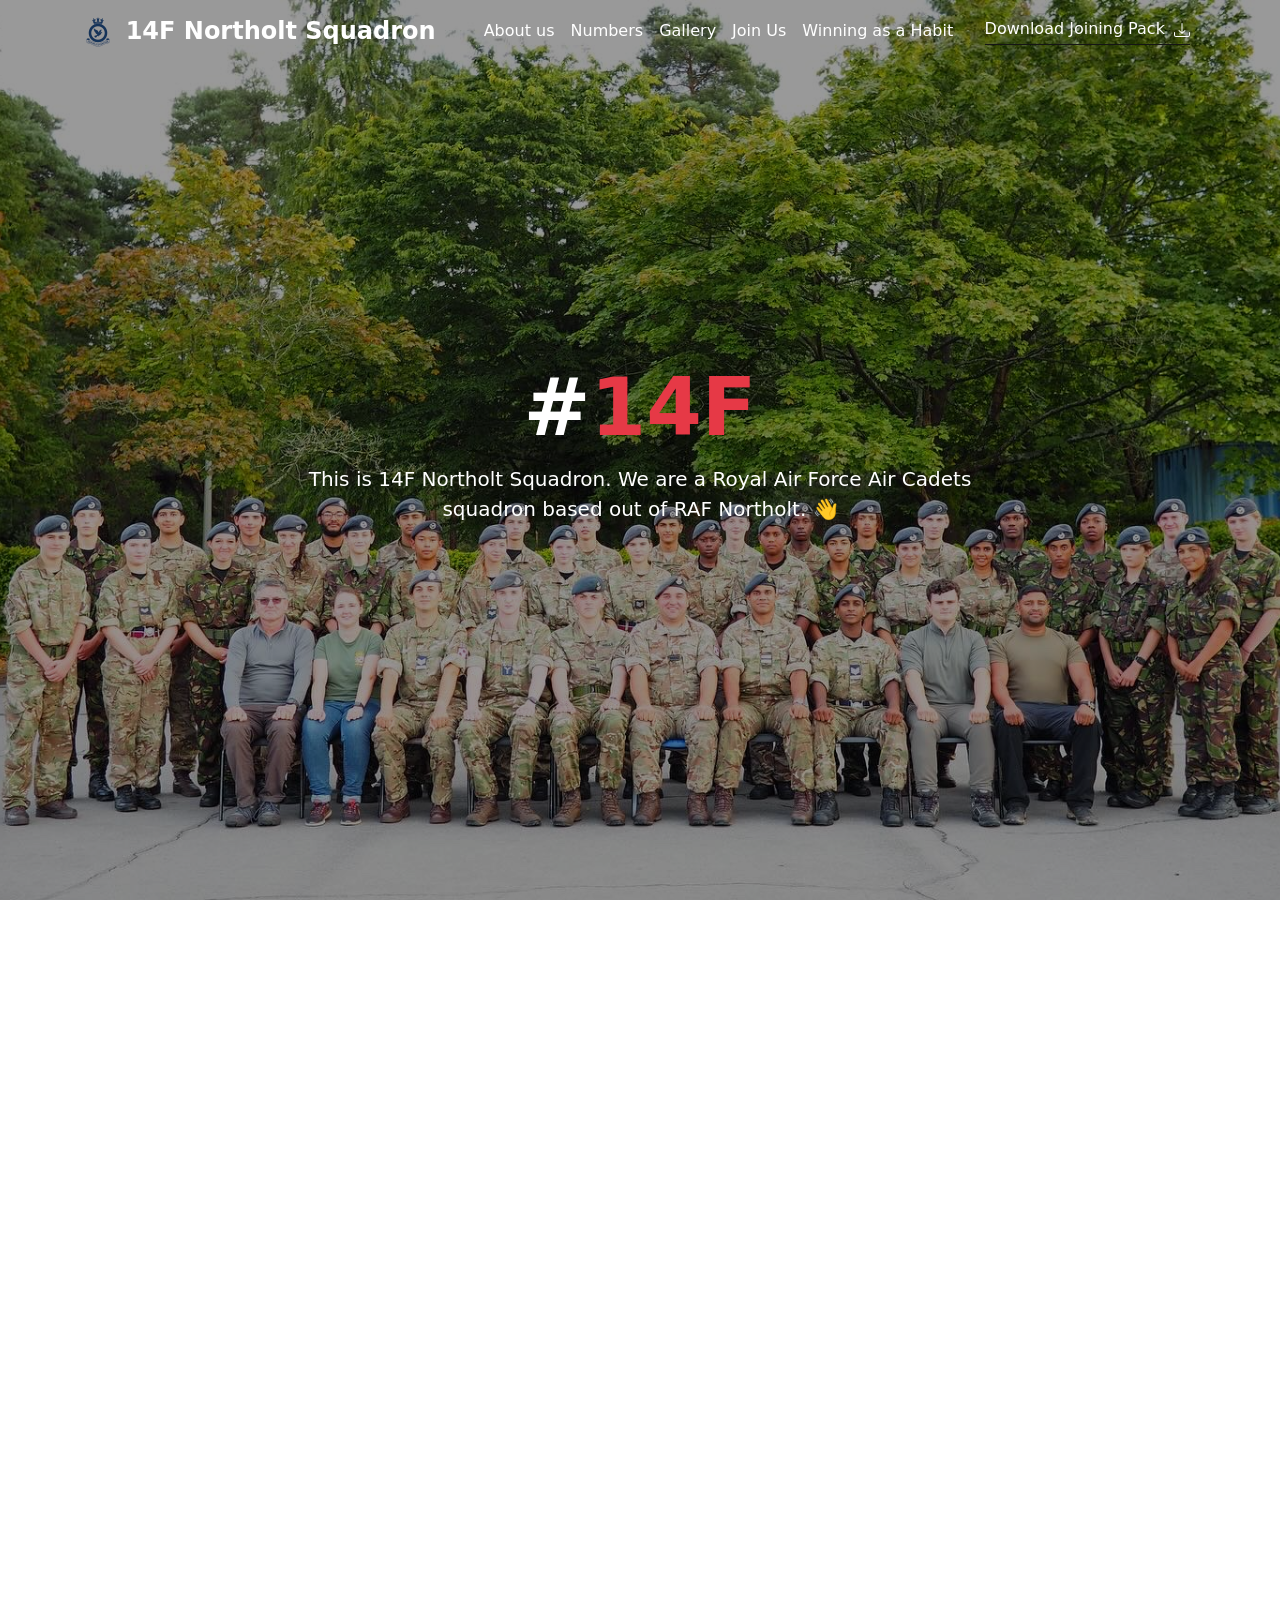
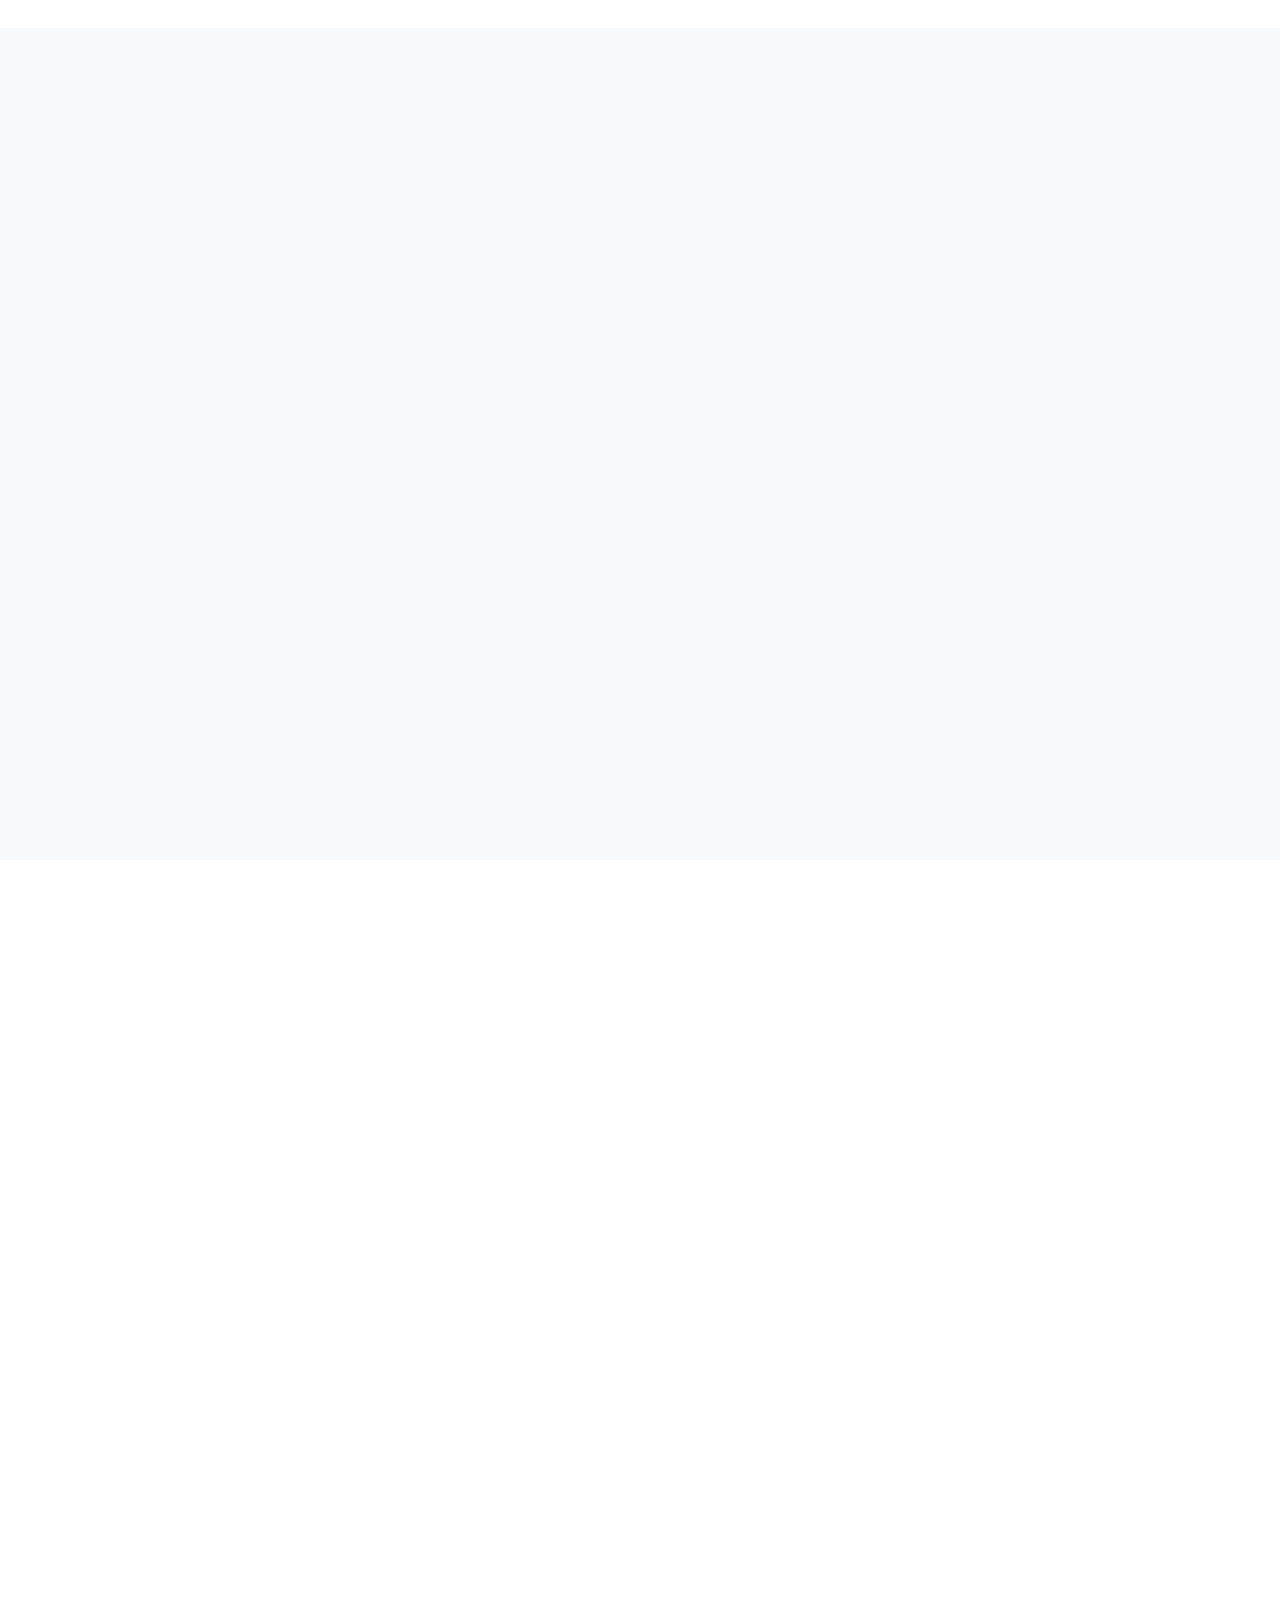
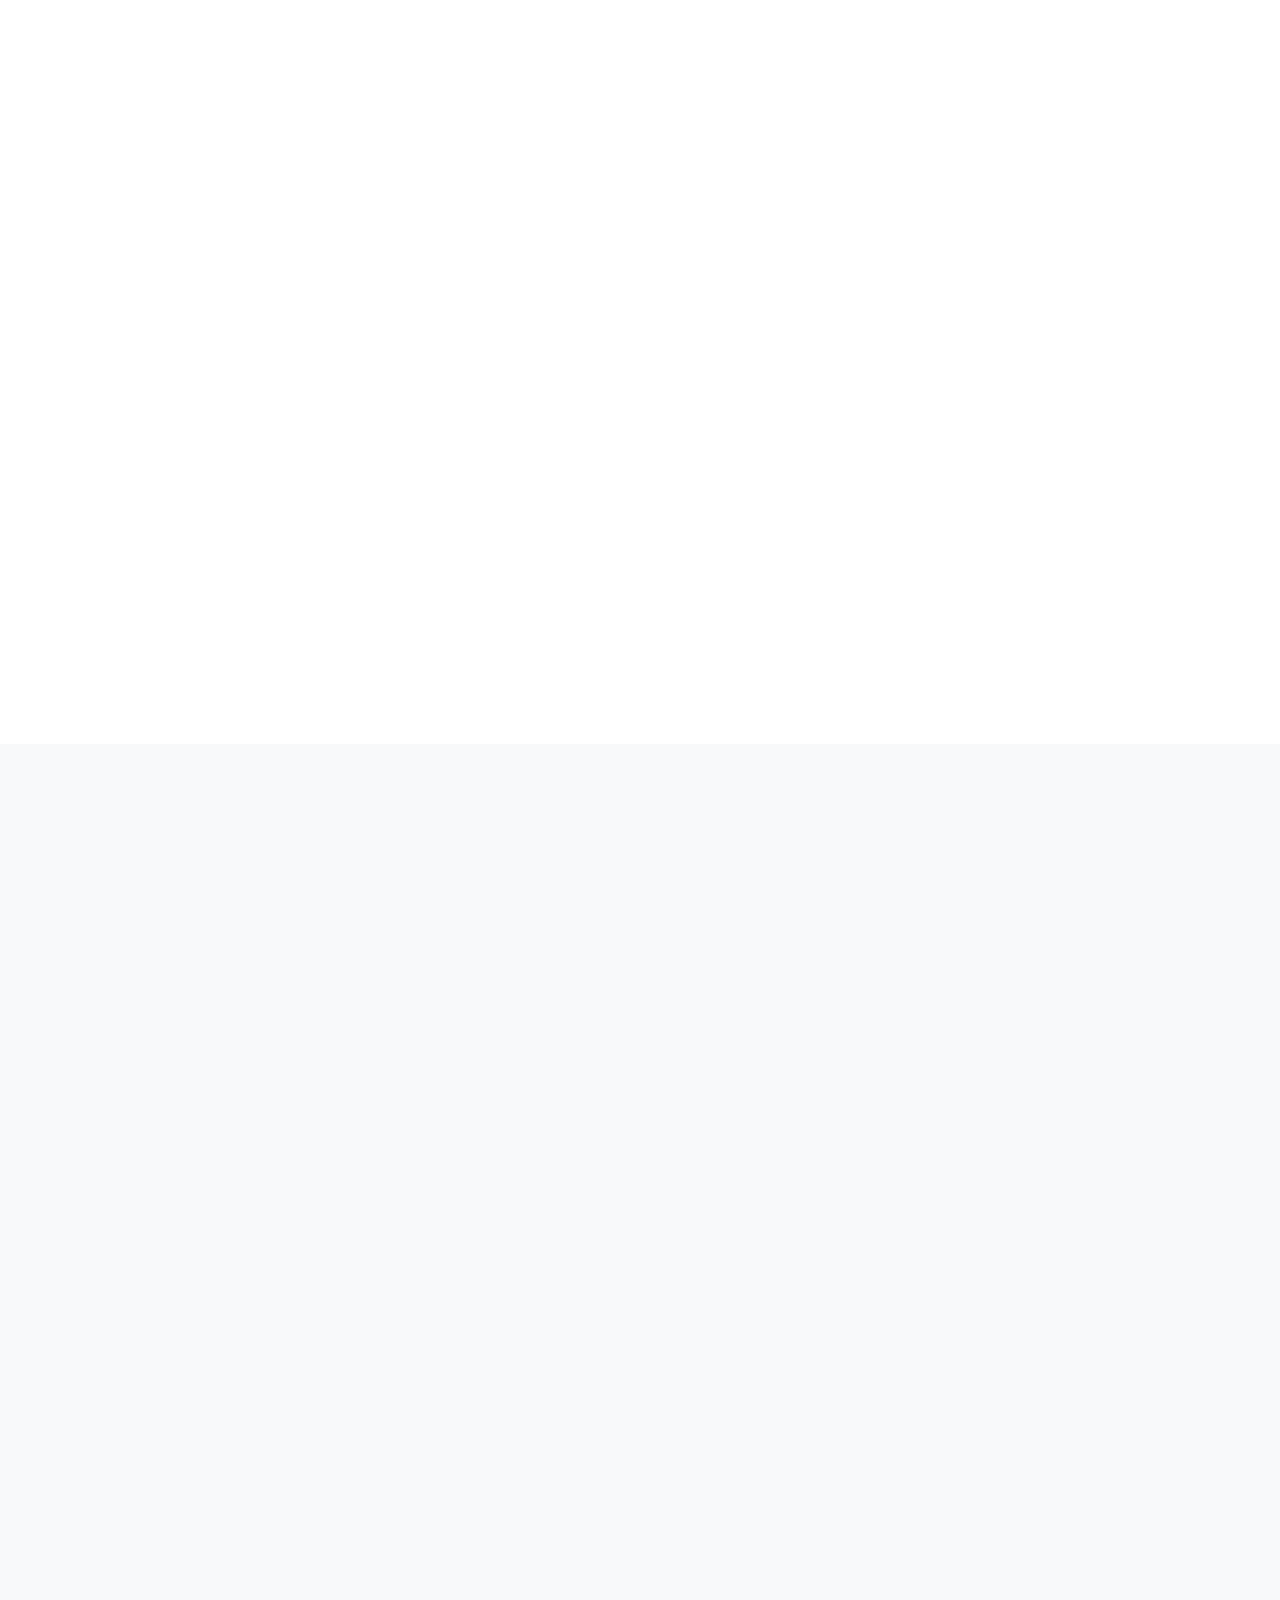
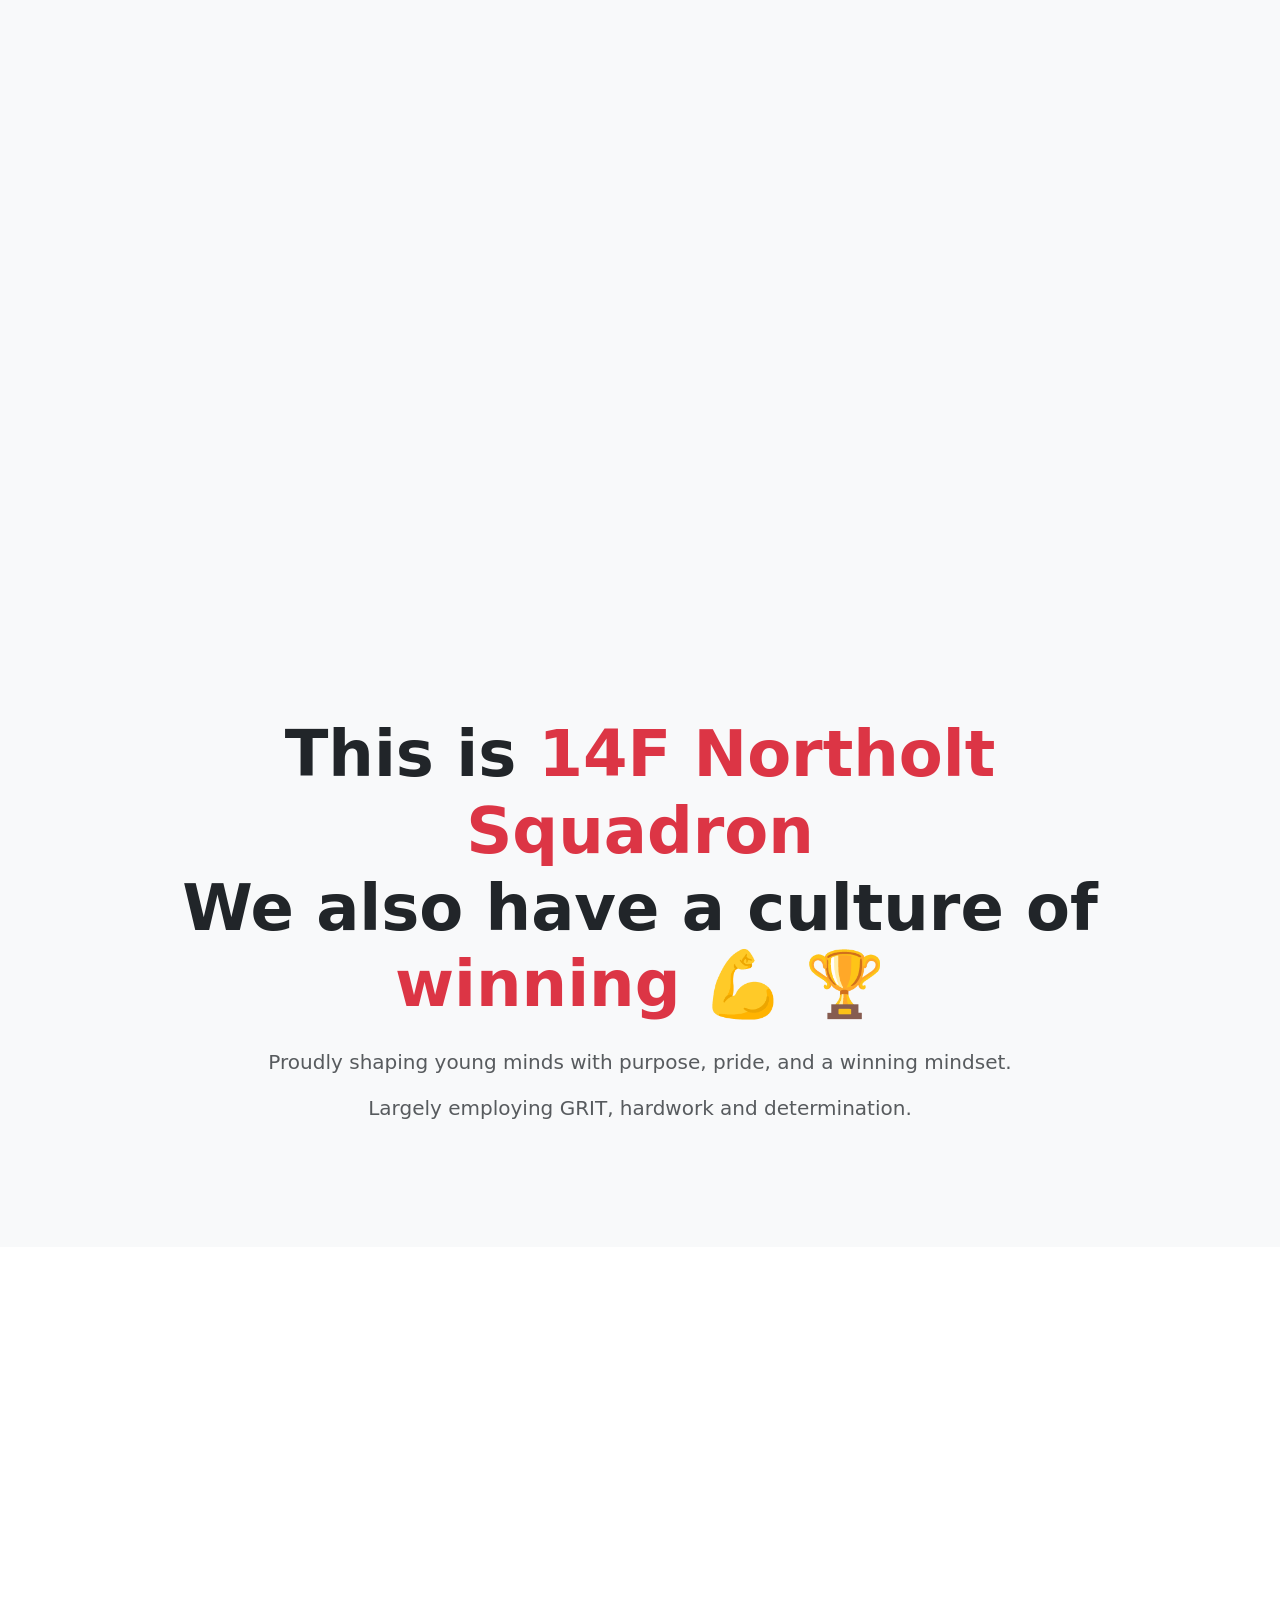
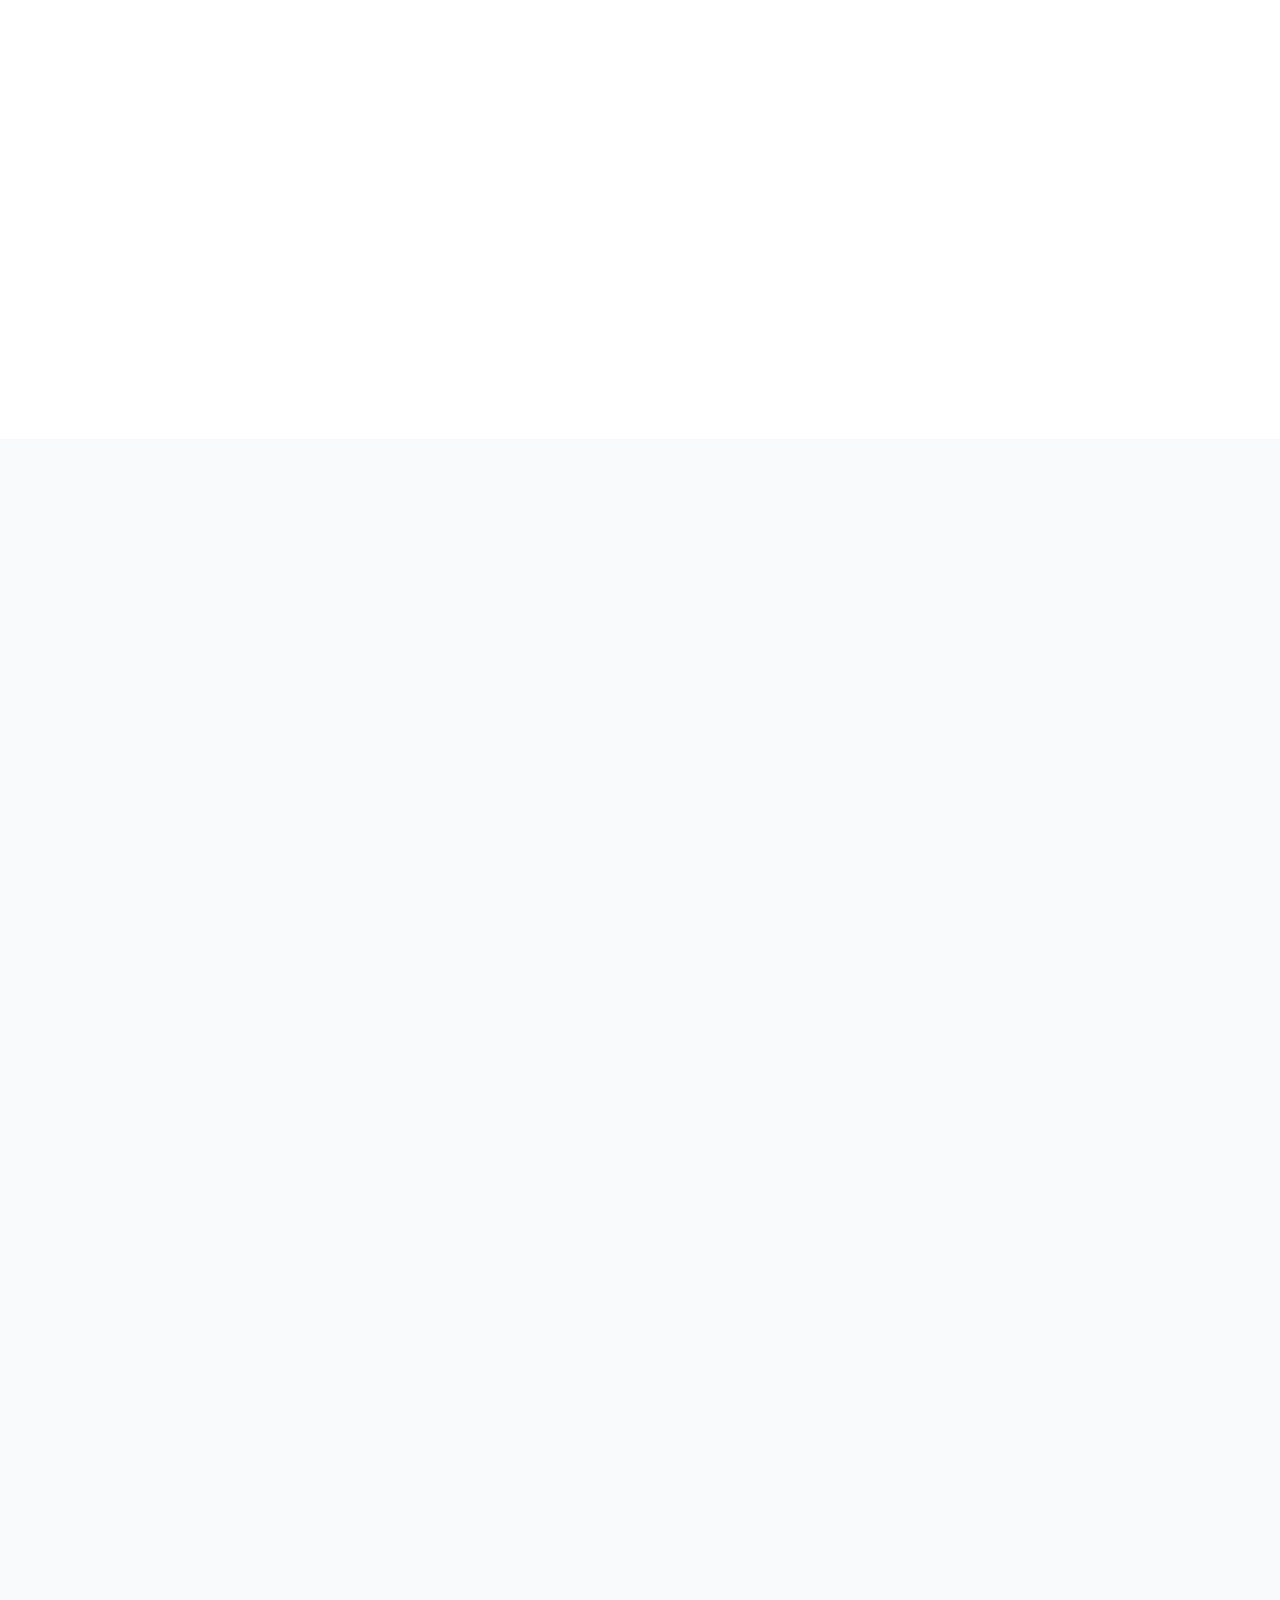
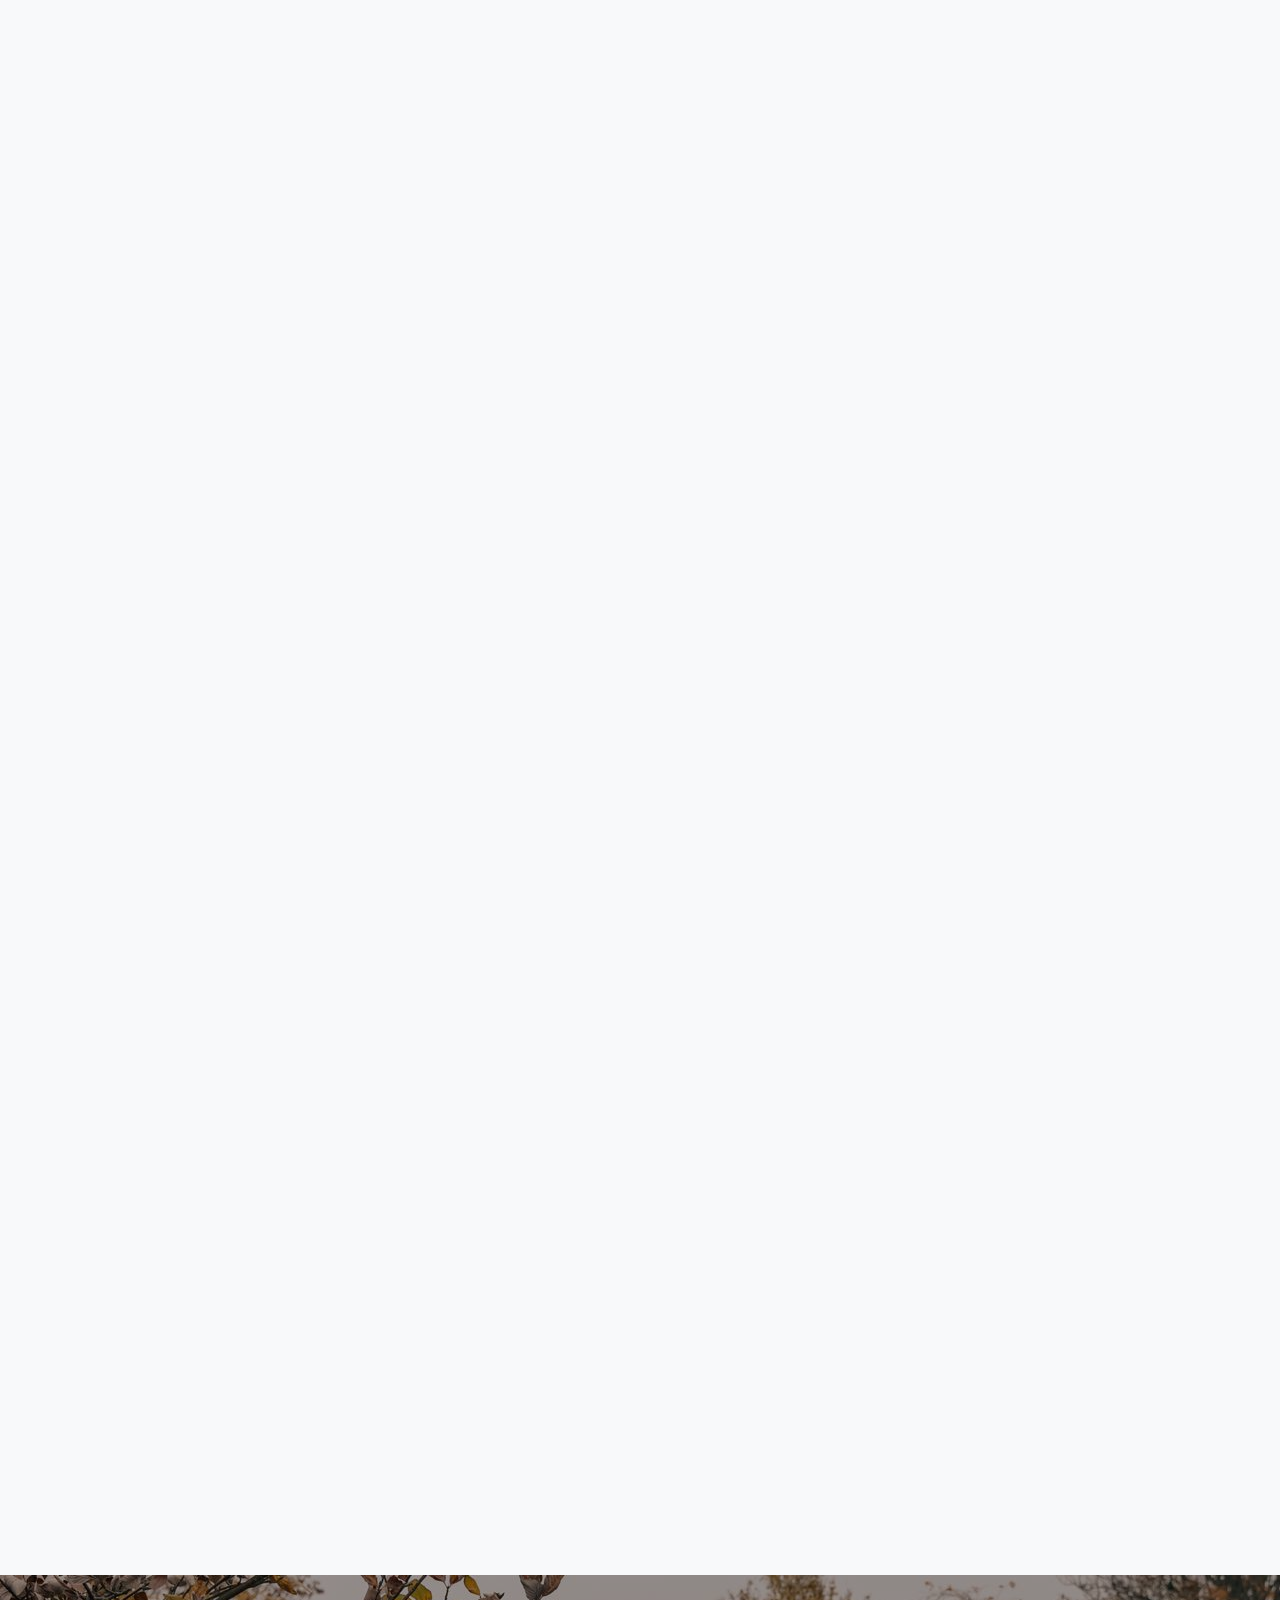
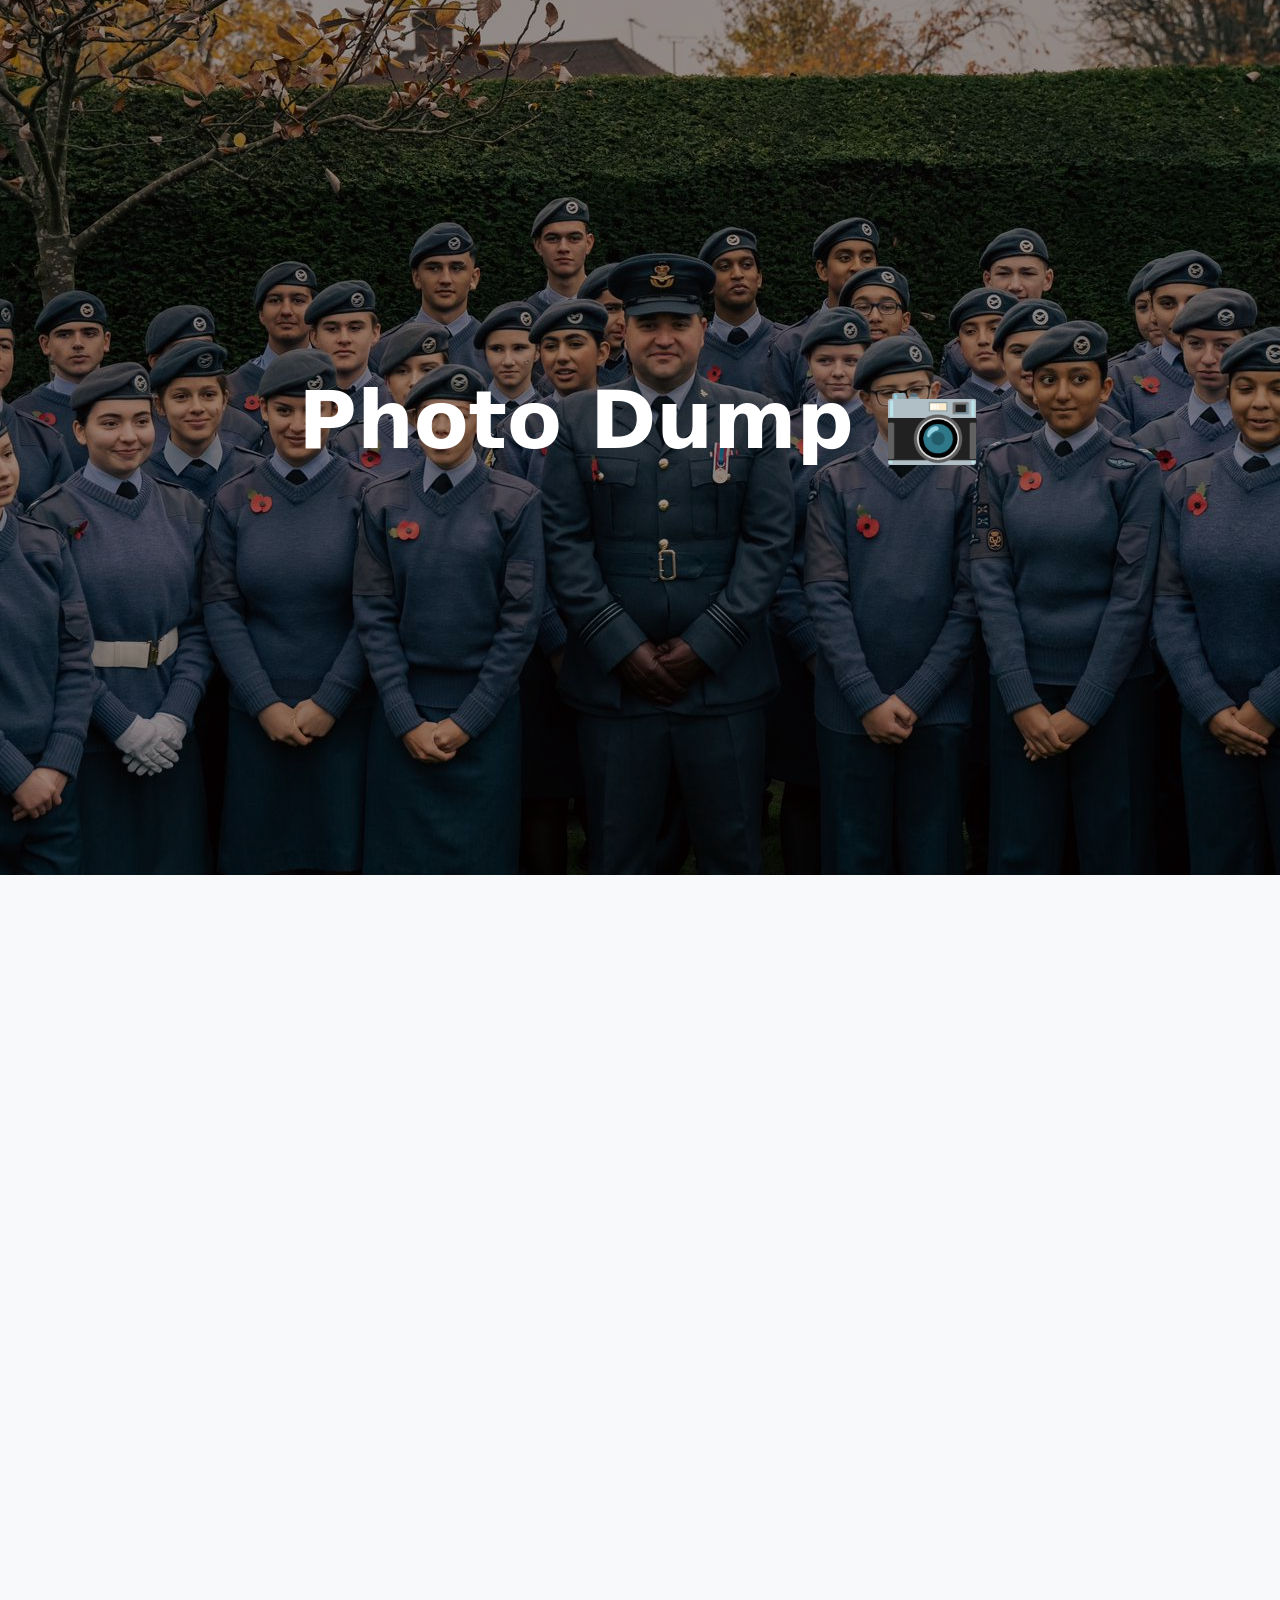
==== commit fc03255f: "Photo Dump comment correction" ====
--- a/index.html
+++ b/index.html
@@ -391,8 +391,8 @@
       <div class="overlay"></div>
       <div class="content position-relative">
         <h1 class="display-1 fw-bold">
-          <span style="color: white;"></span>It's time for a <span
-            style="color: #e63946;">Photo Dump 📷</span><span
+          <span style="color: white;"></span>Photo Dump 📷<span
+            style="color: #e63946;"></span><span
             style="color: white;"></span>
         </h1>
       </div>
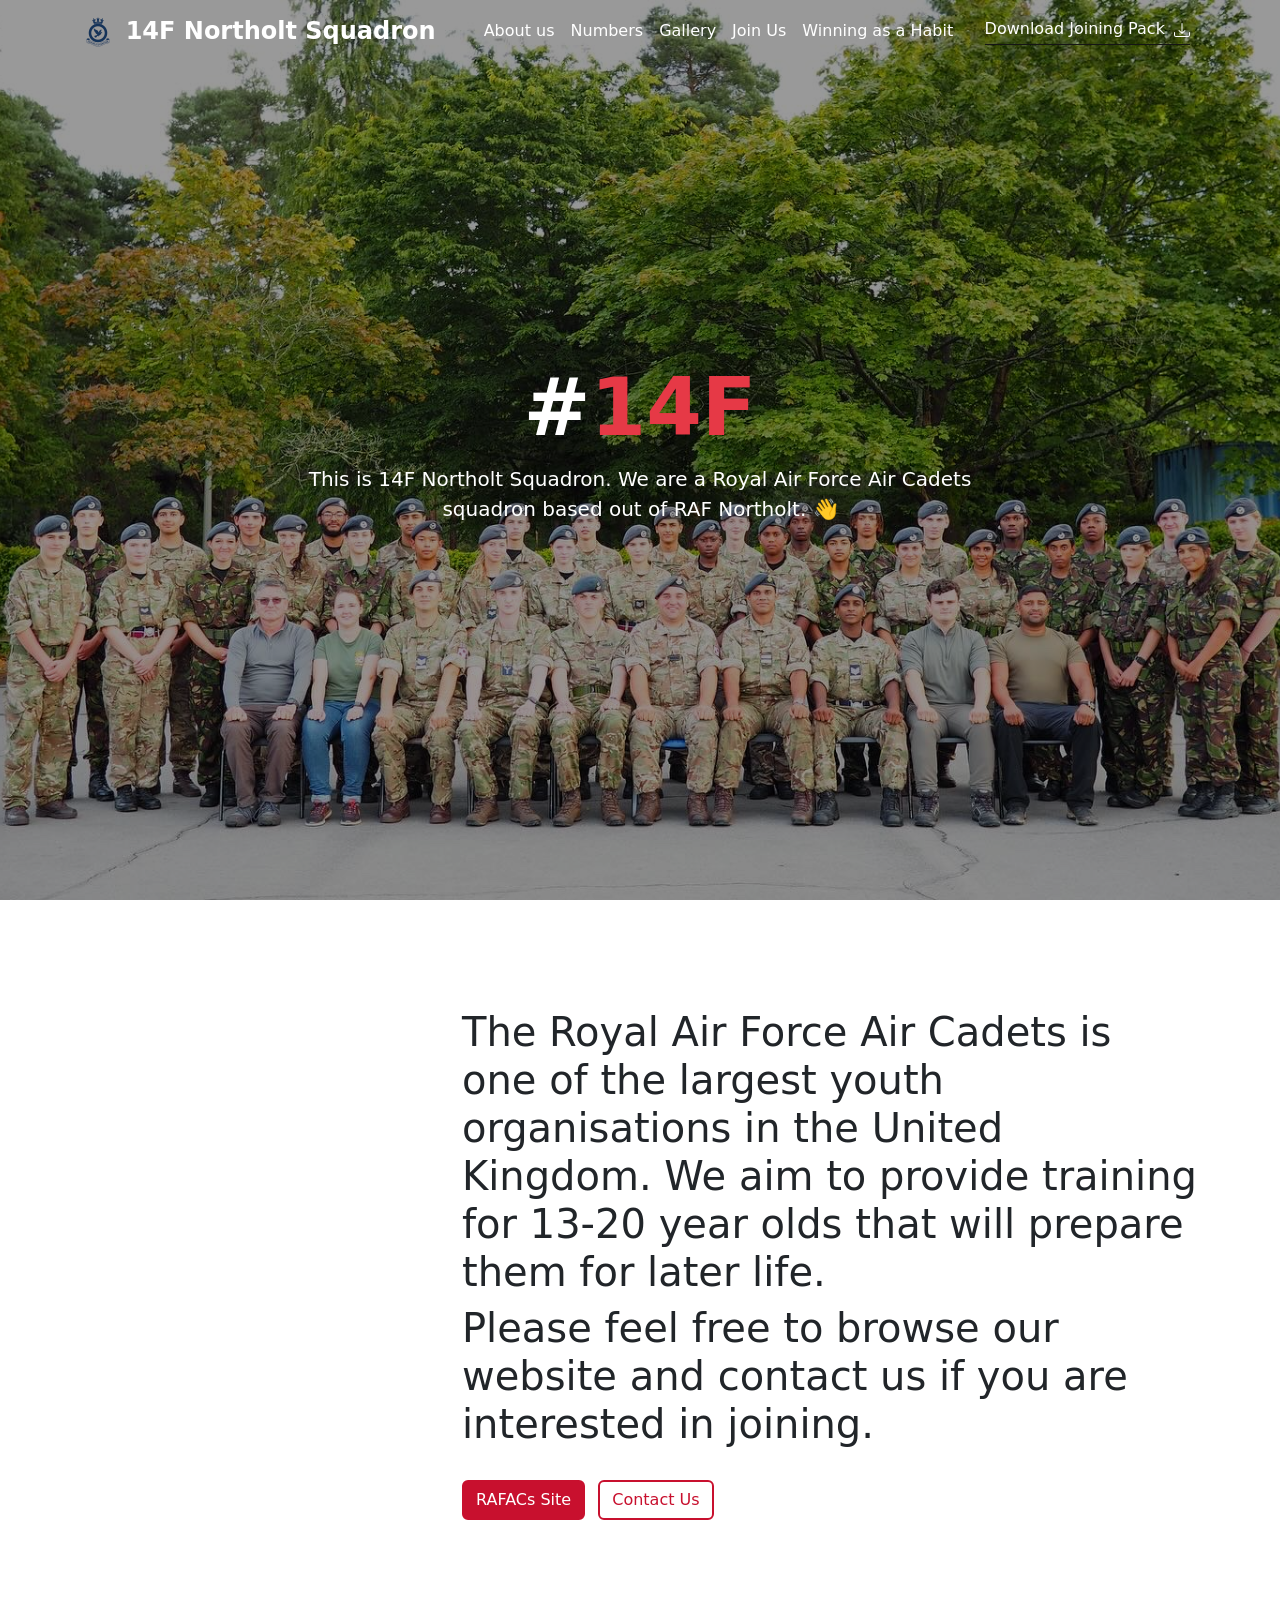
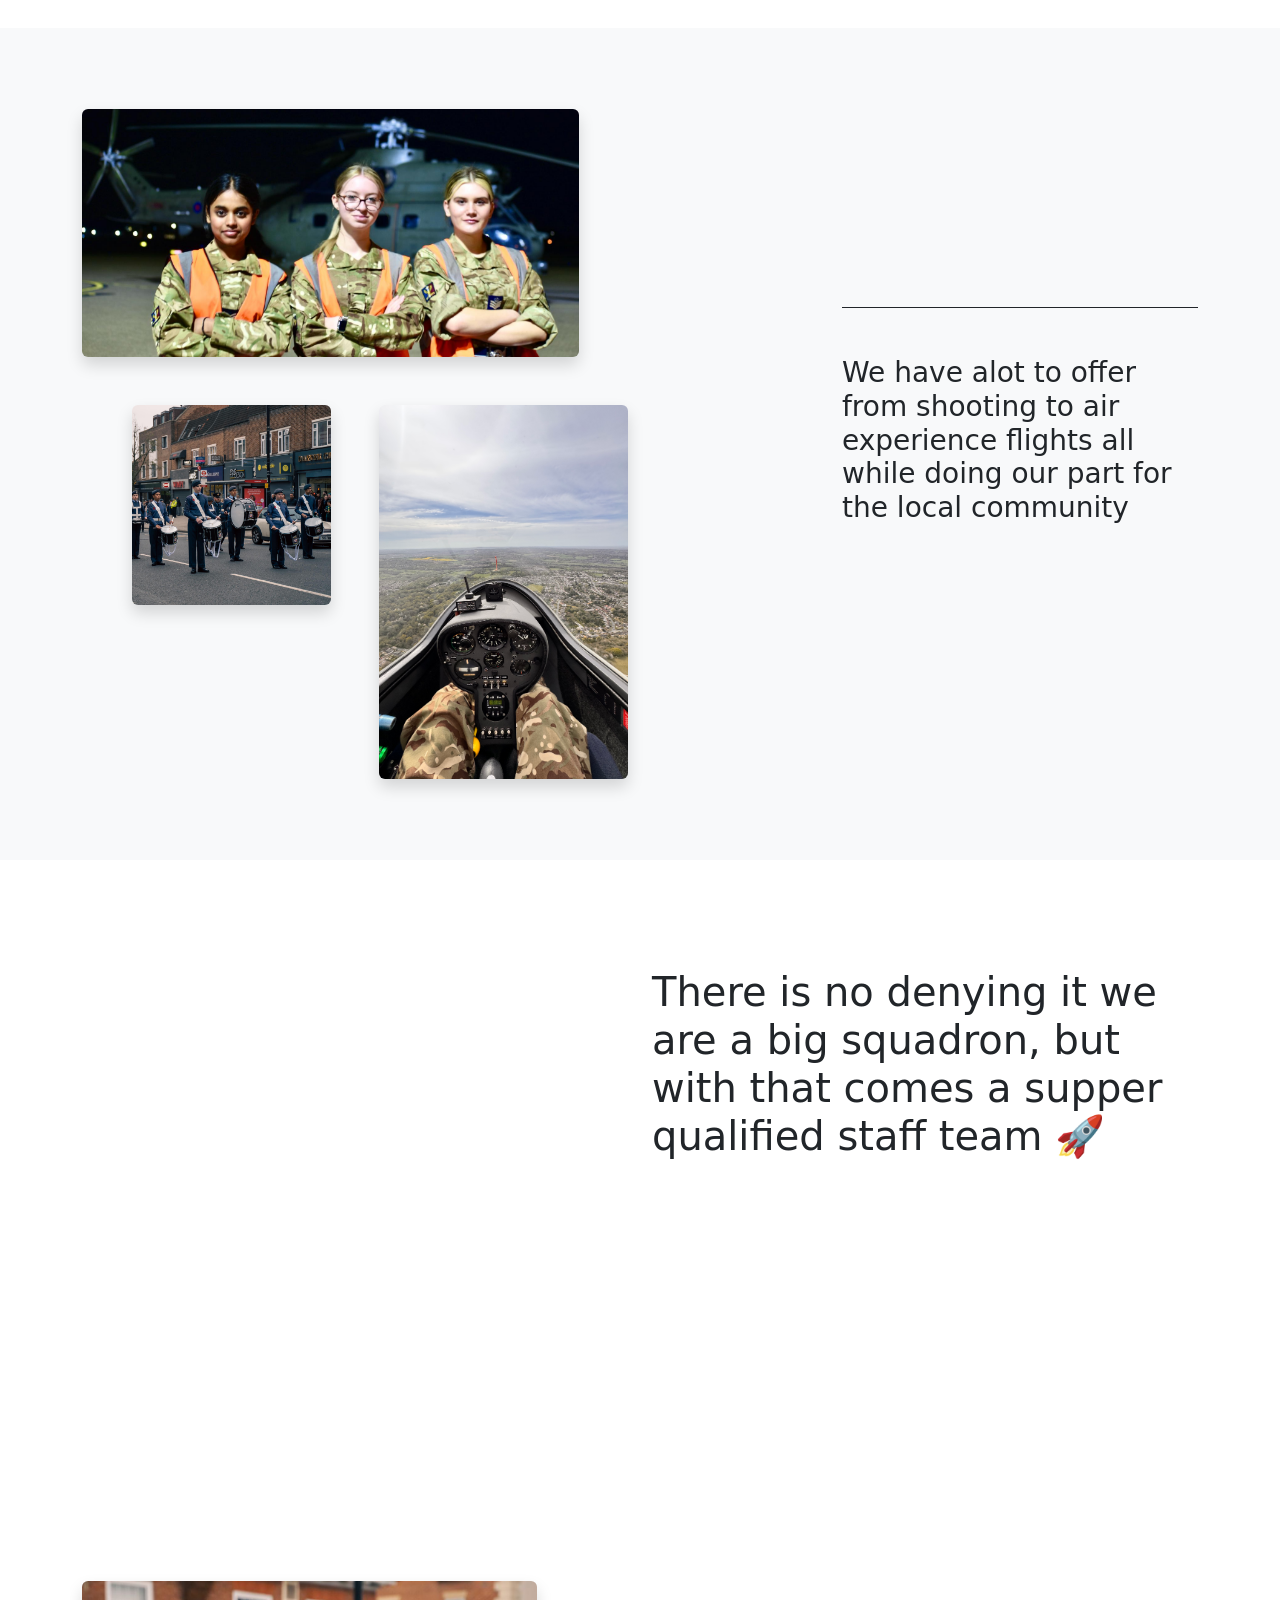
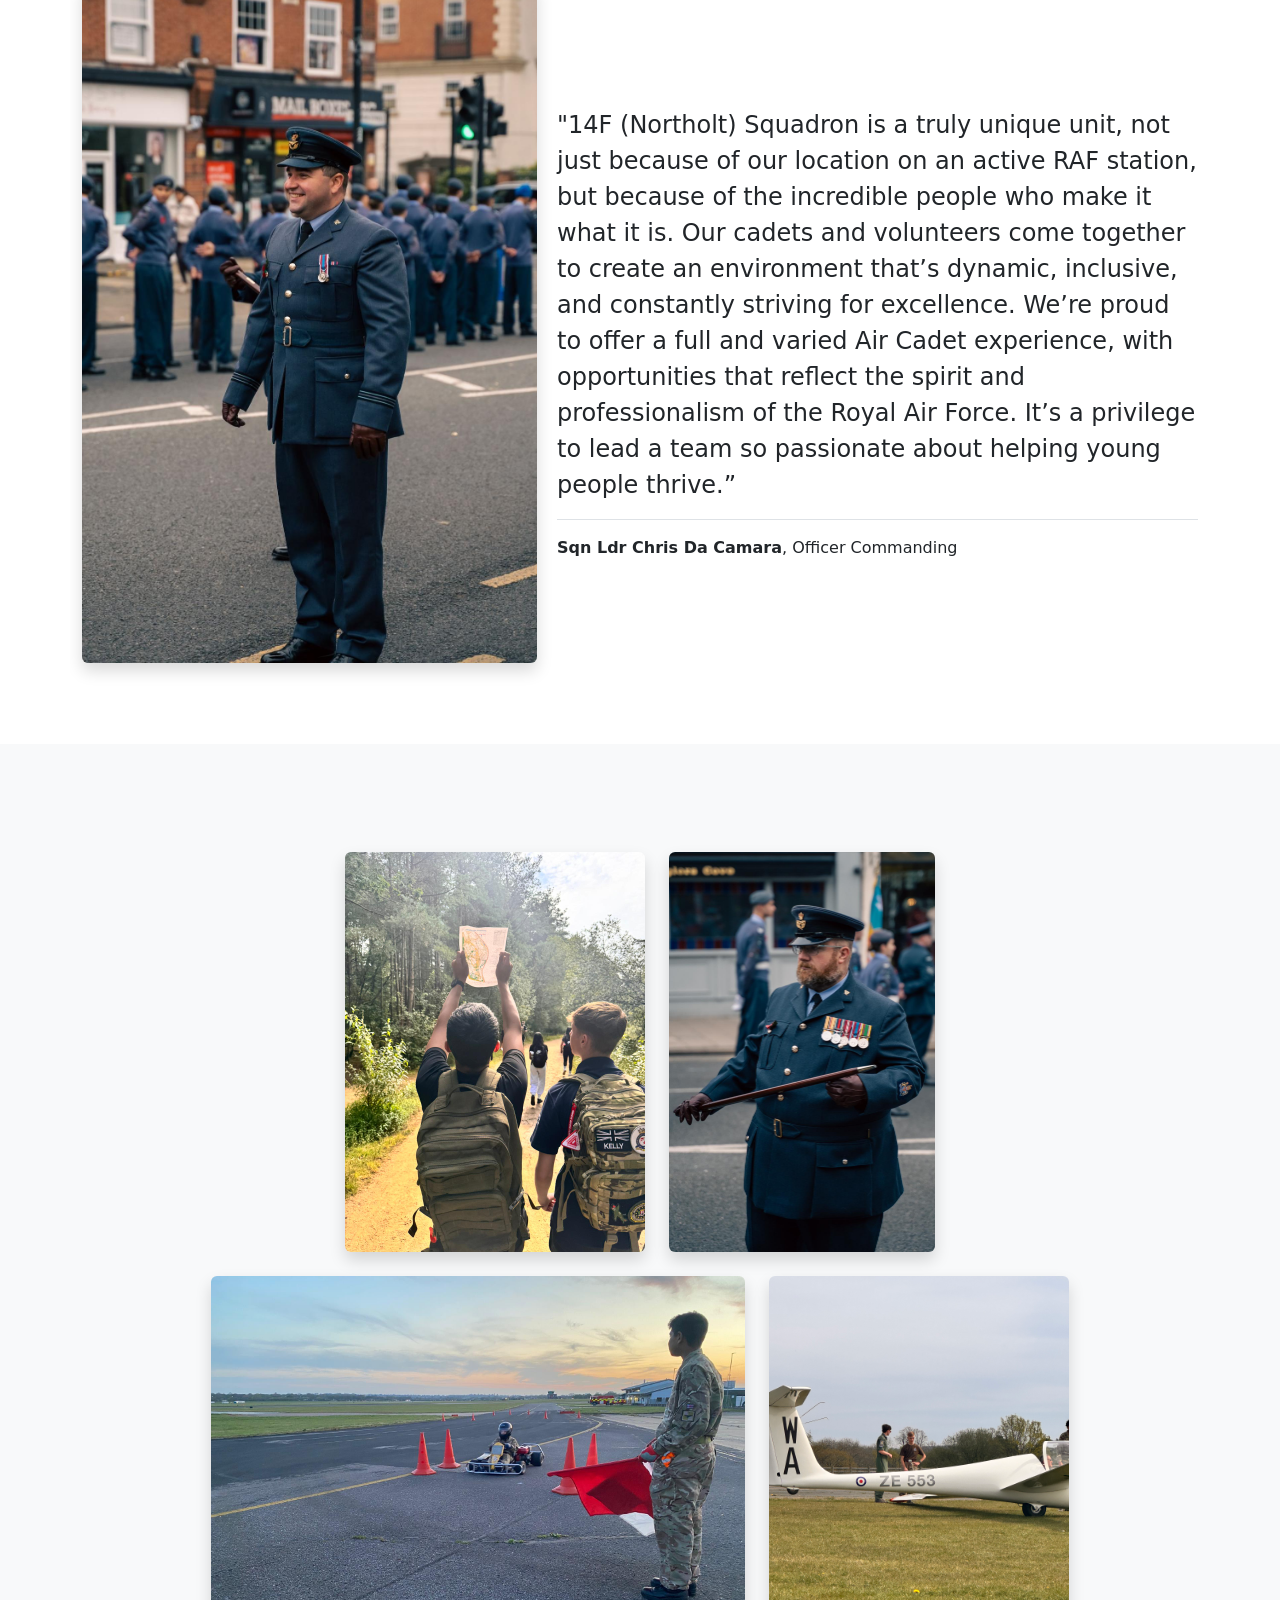
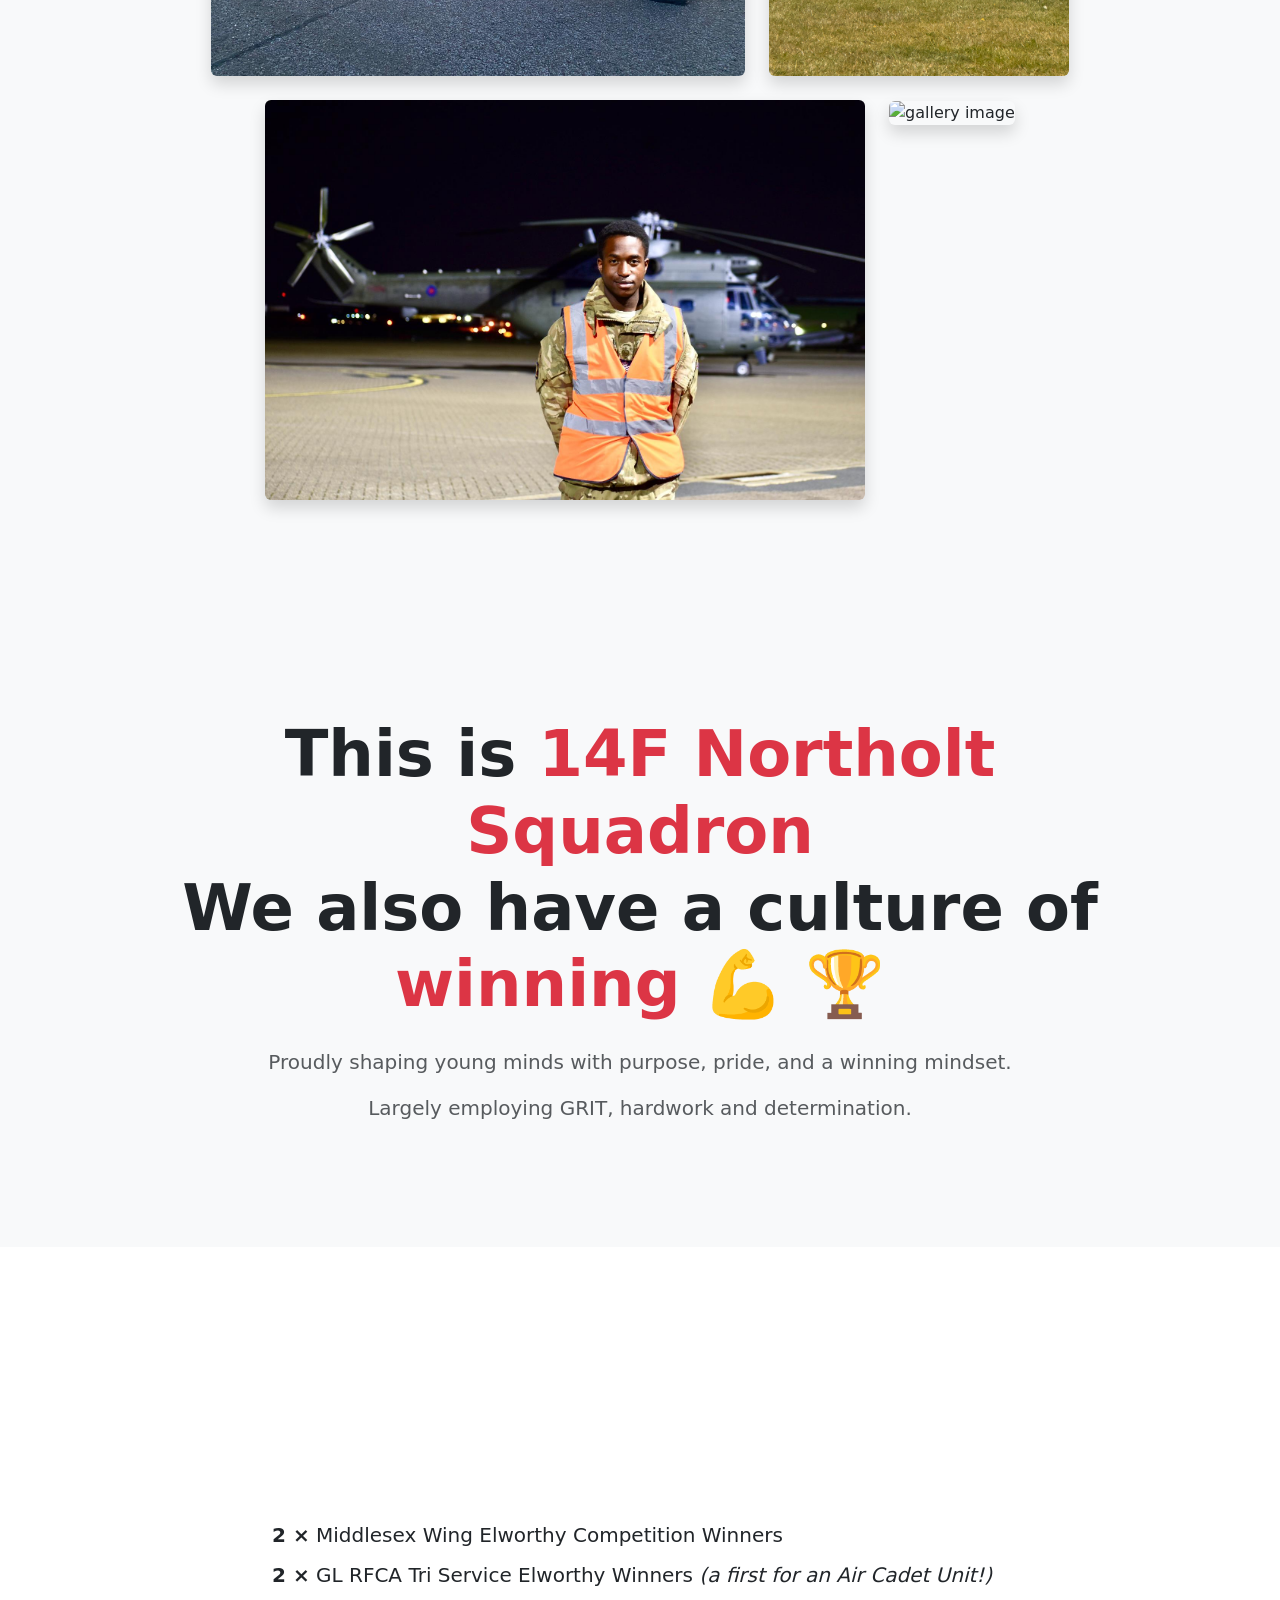
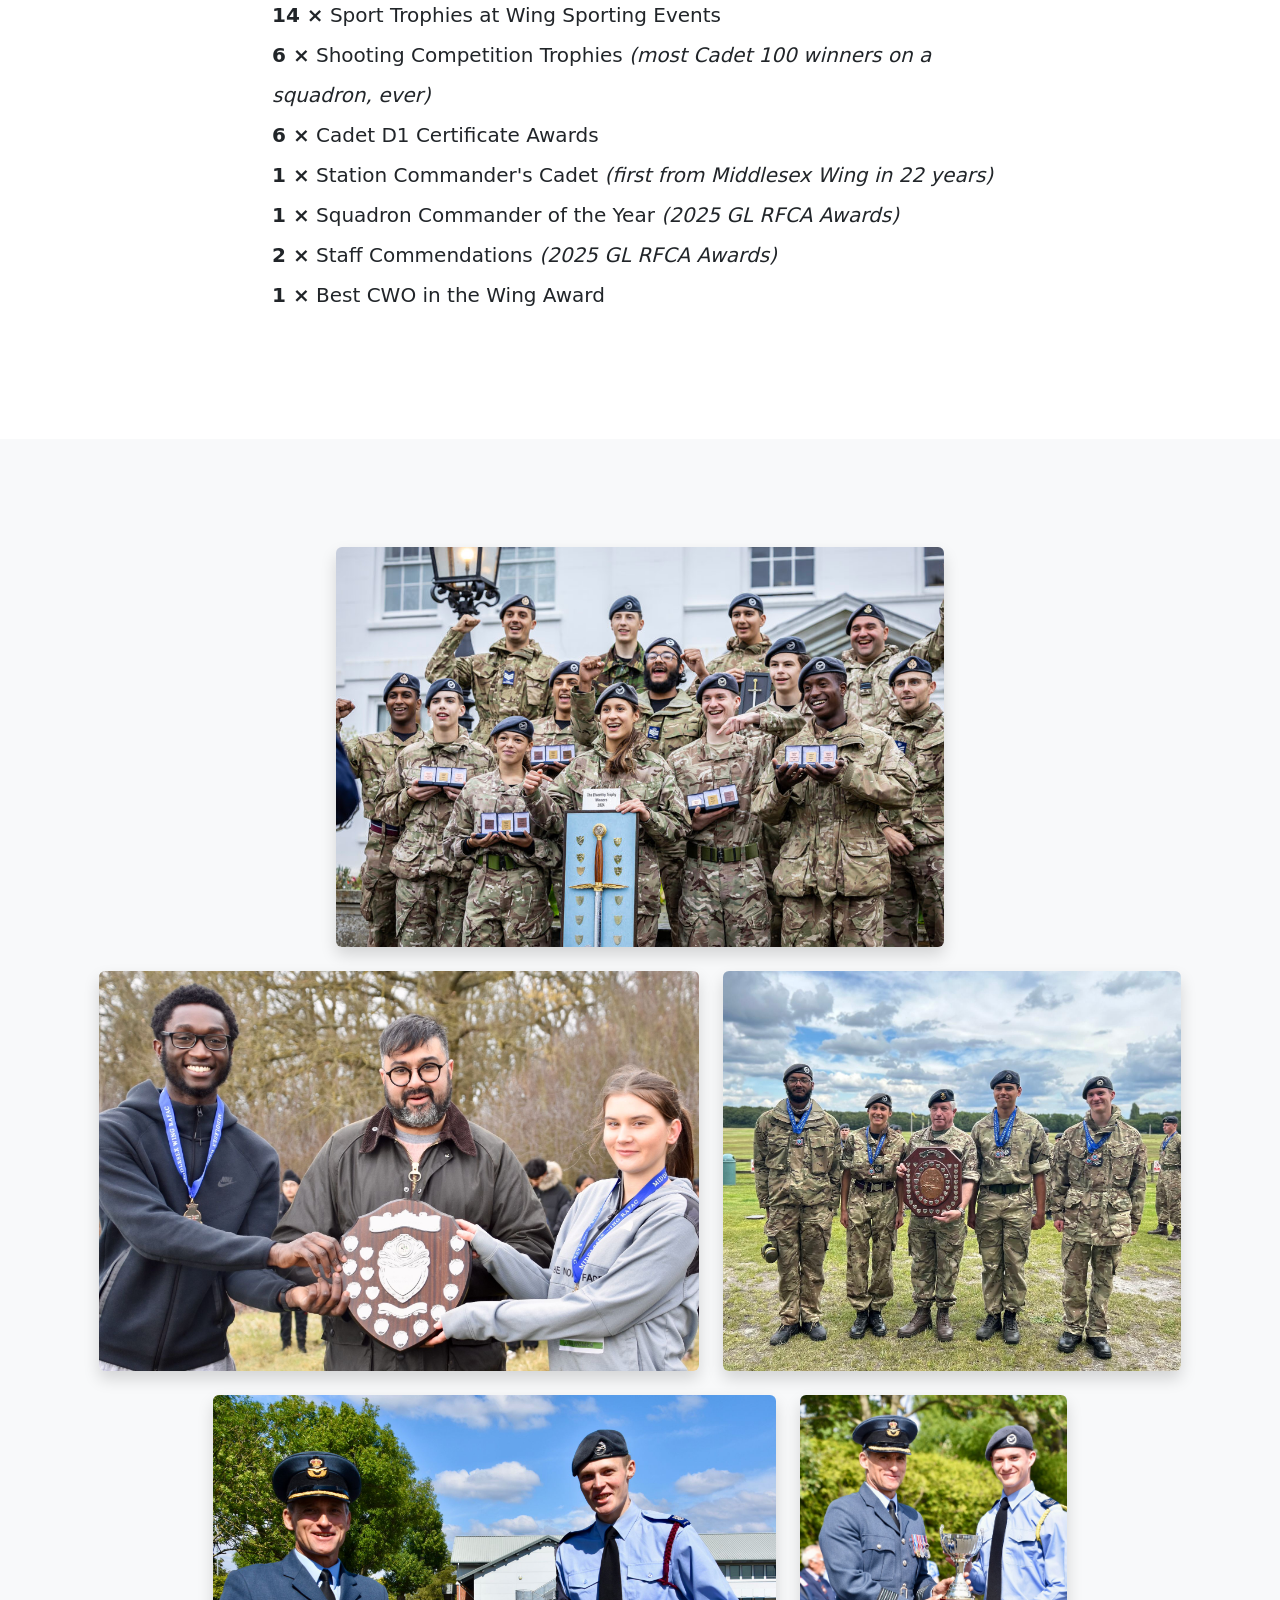
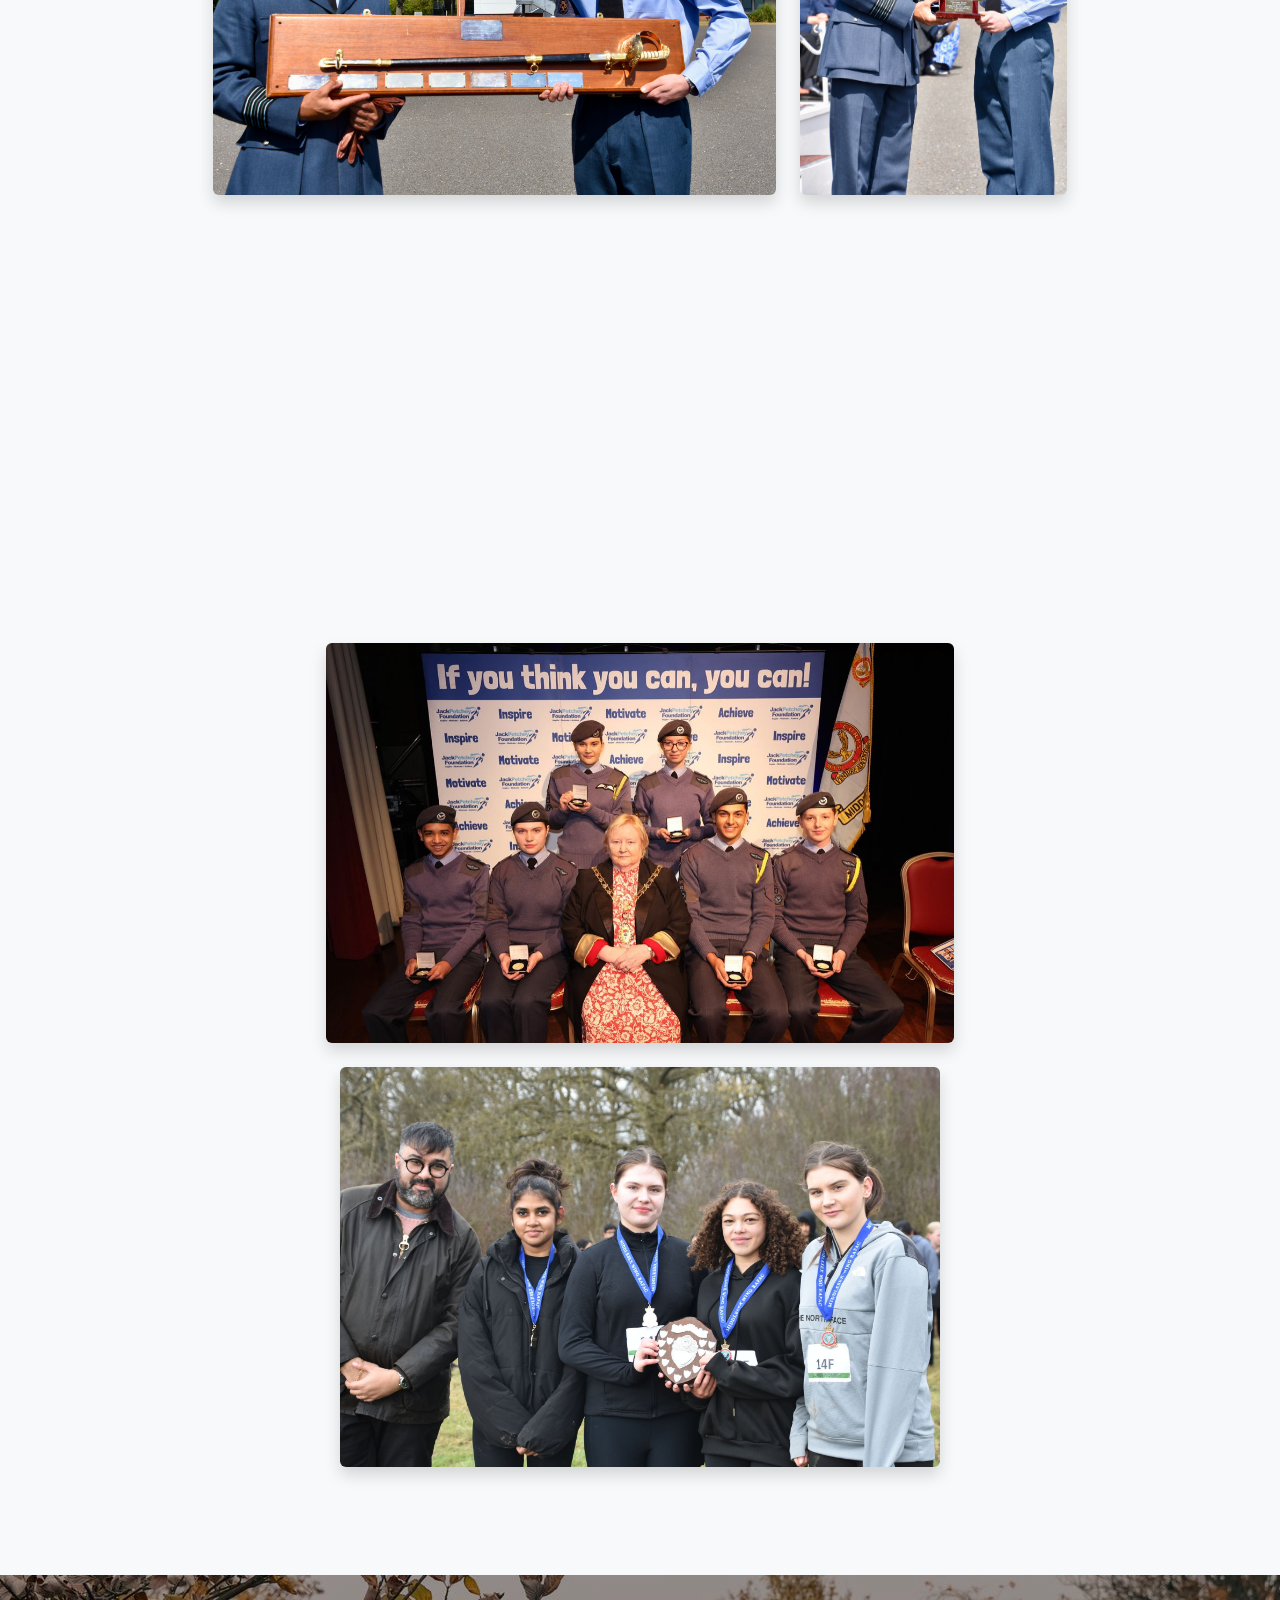
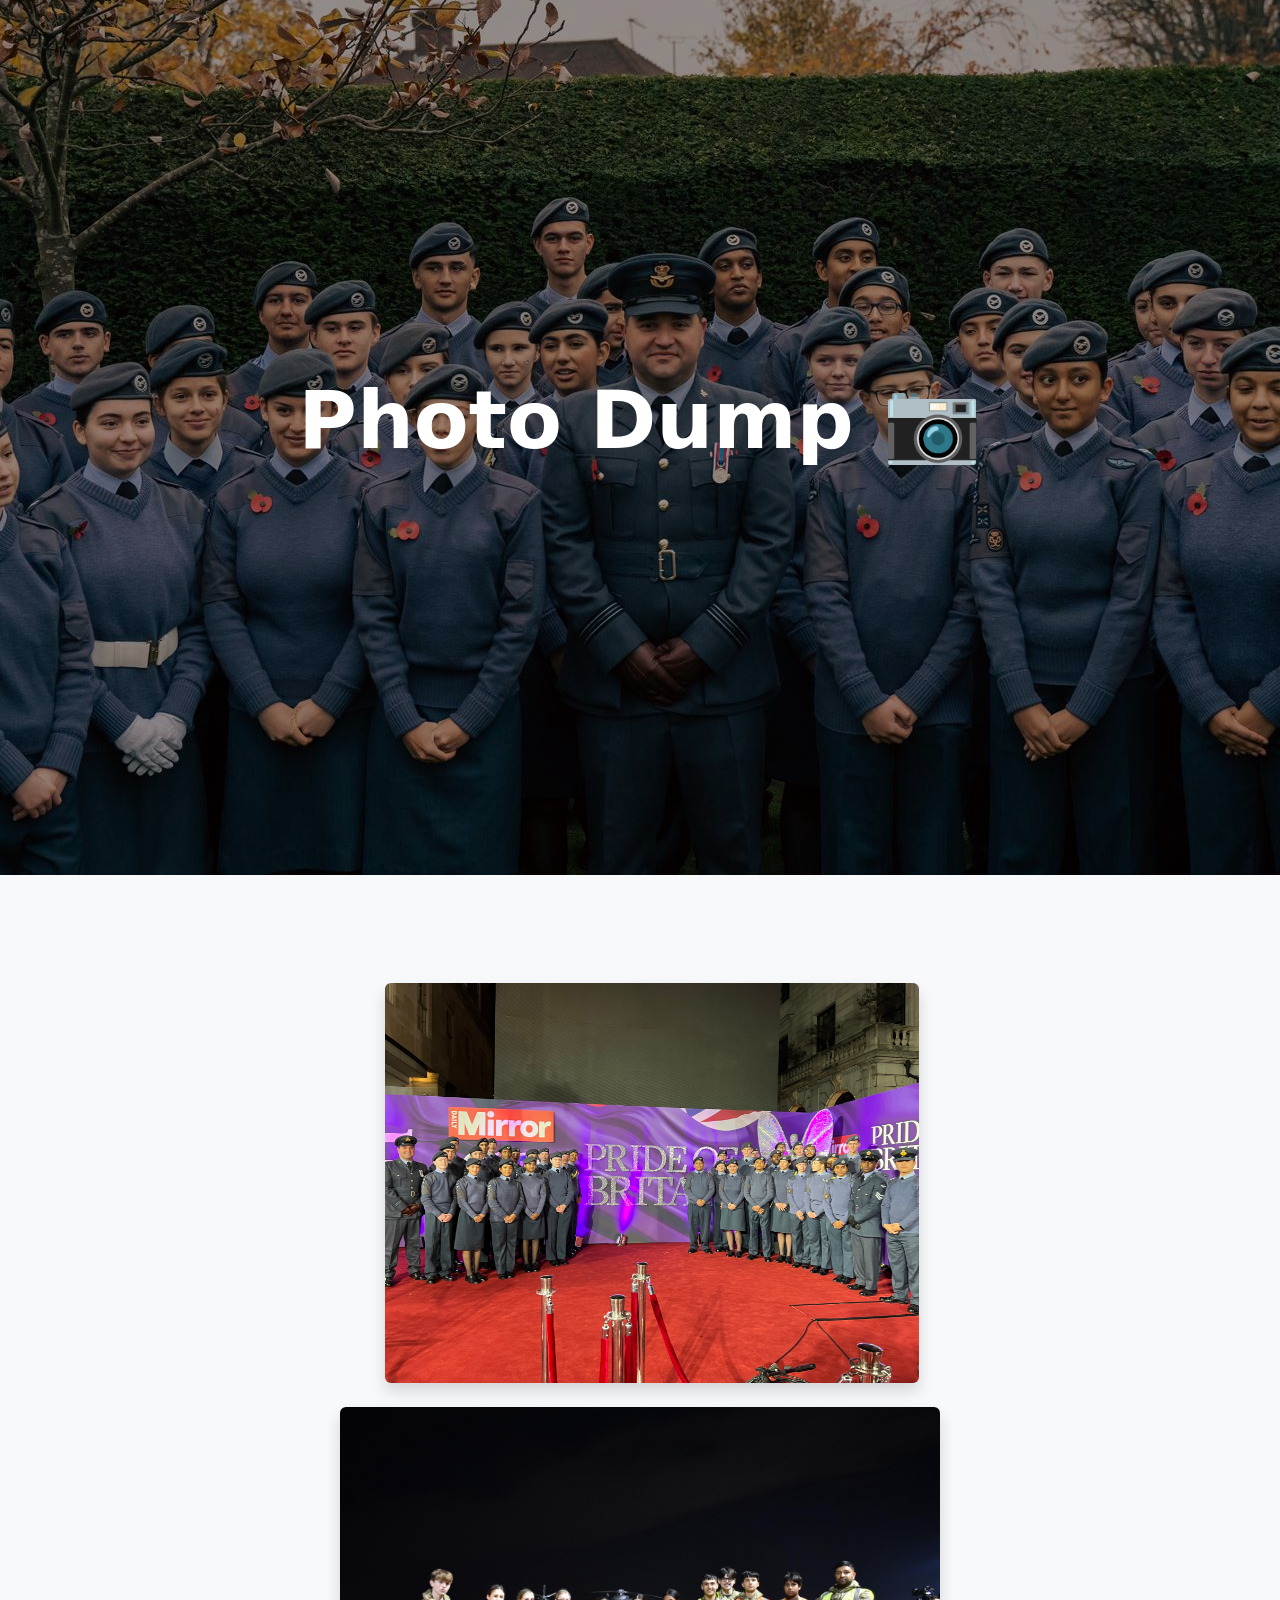
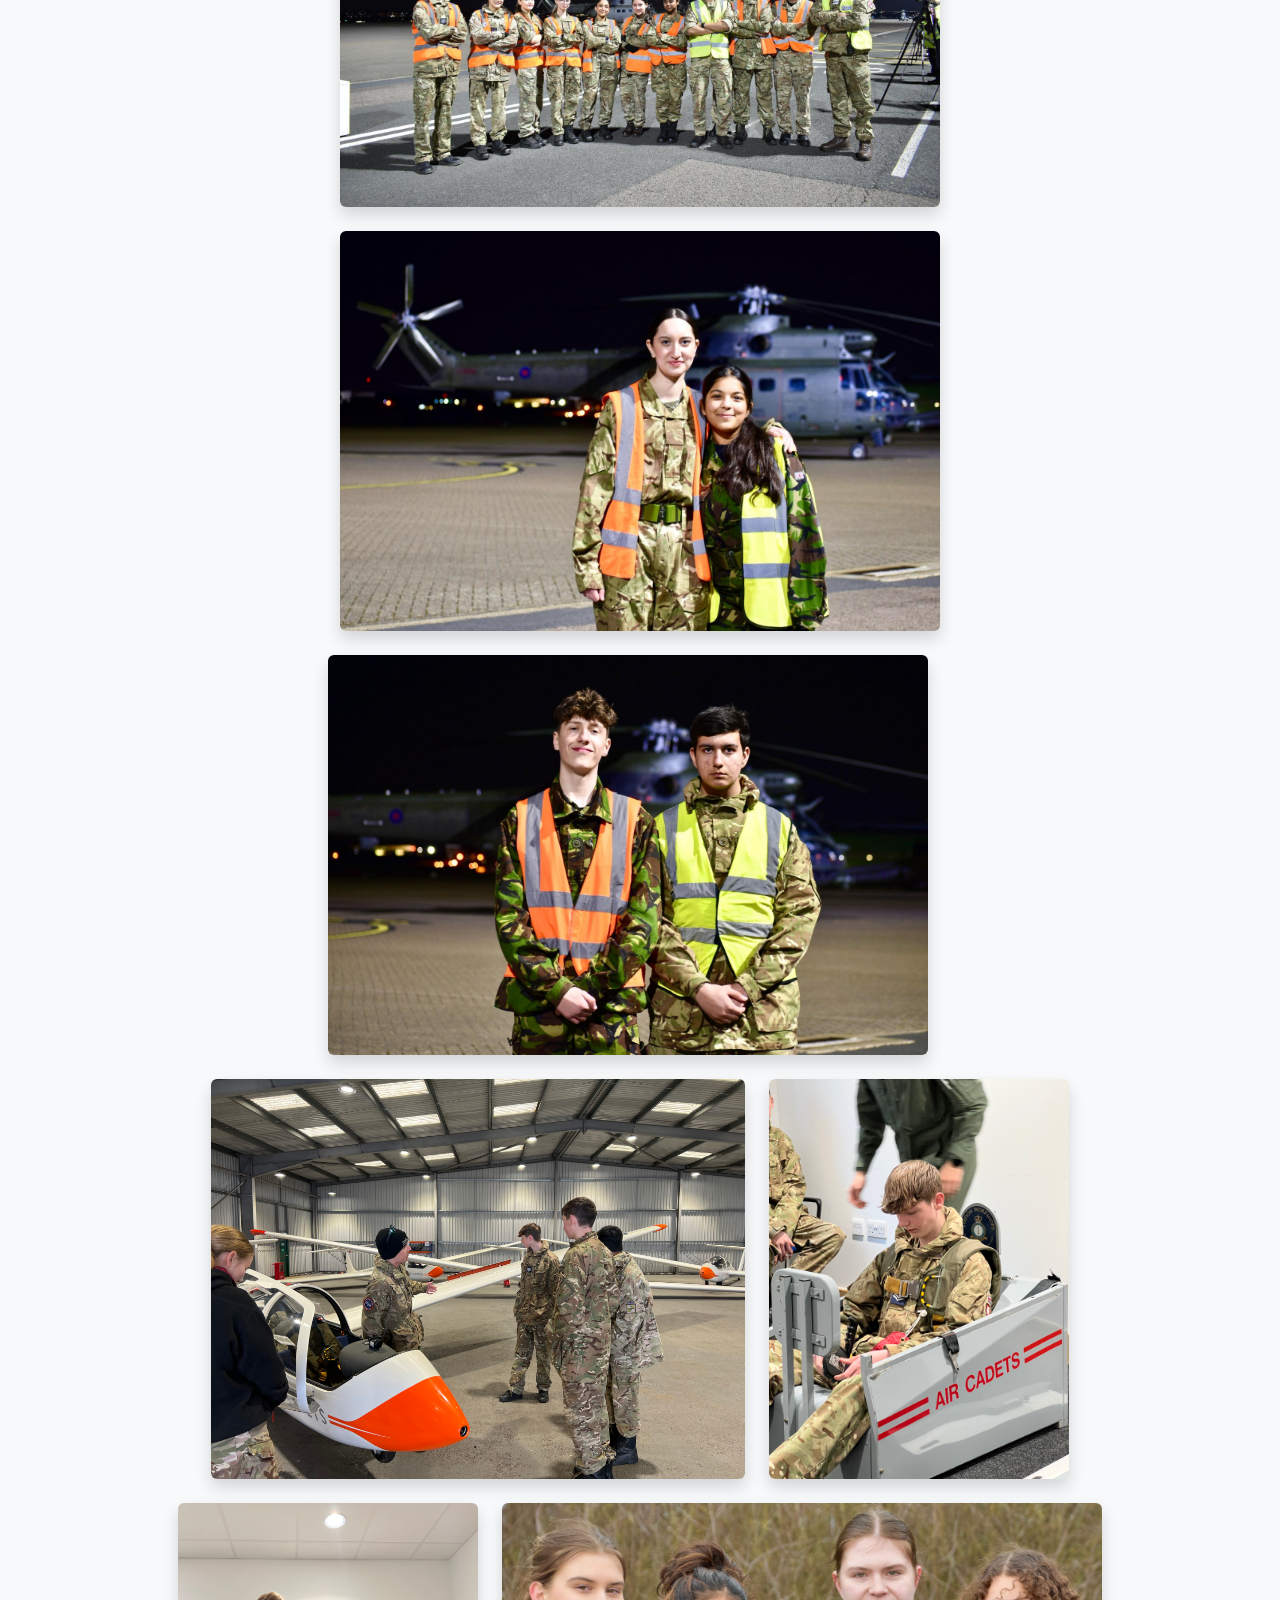
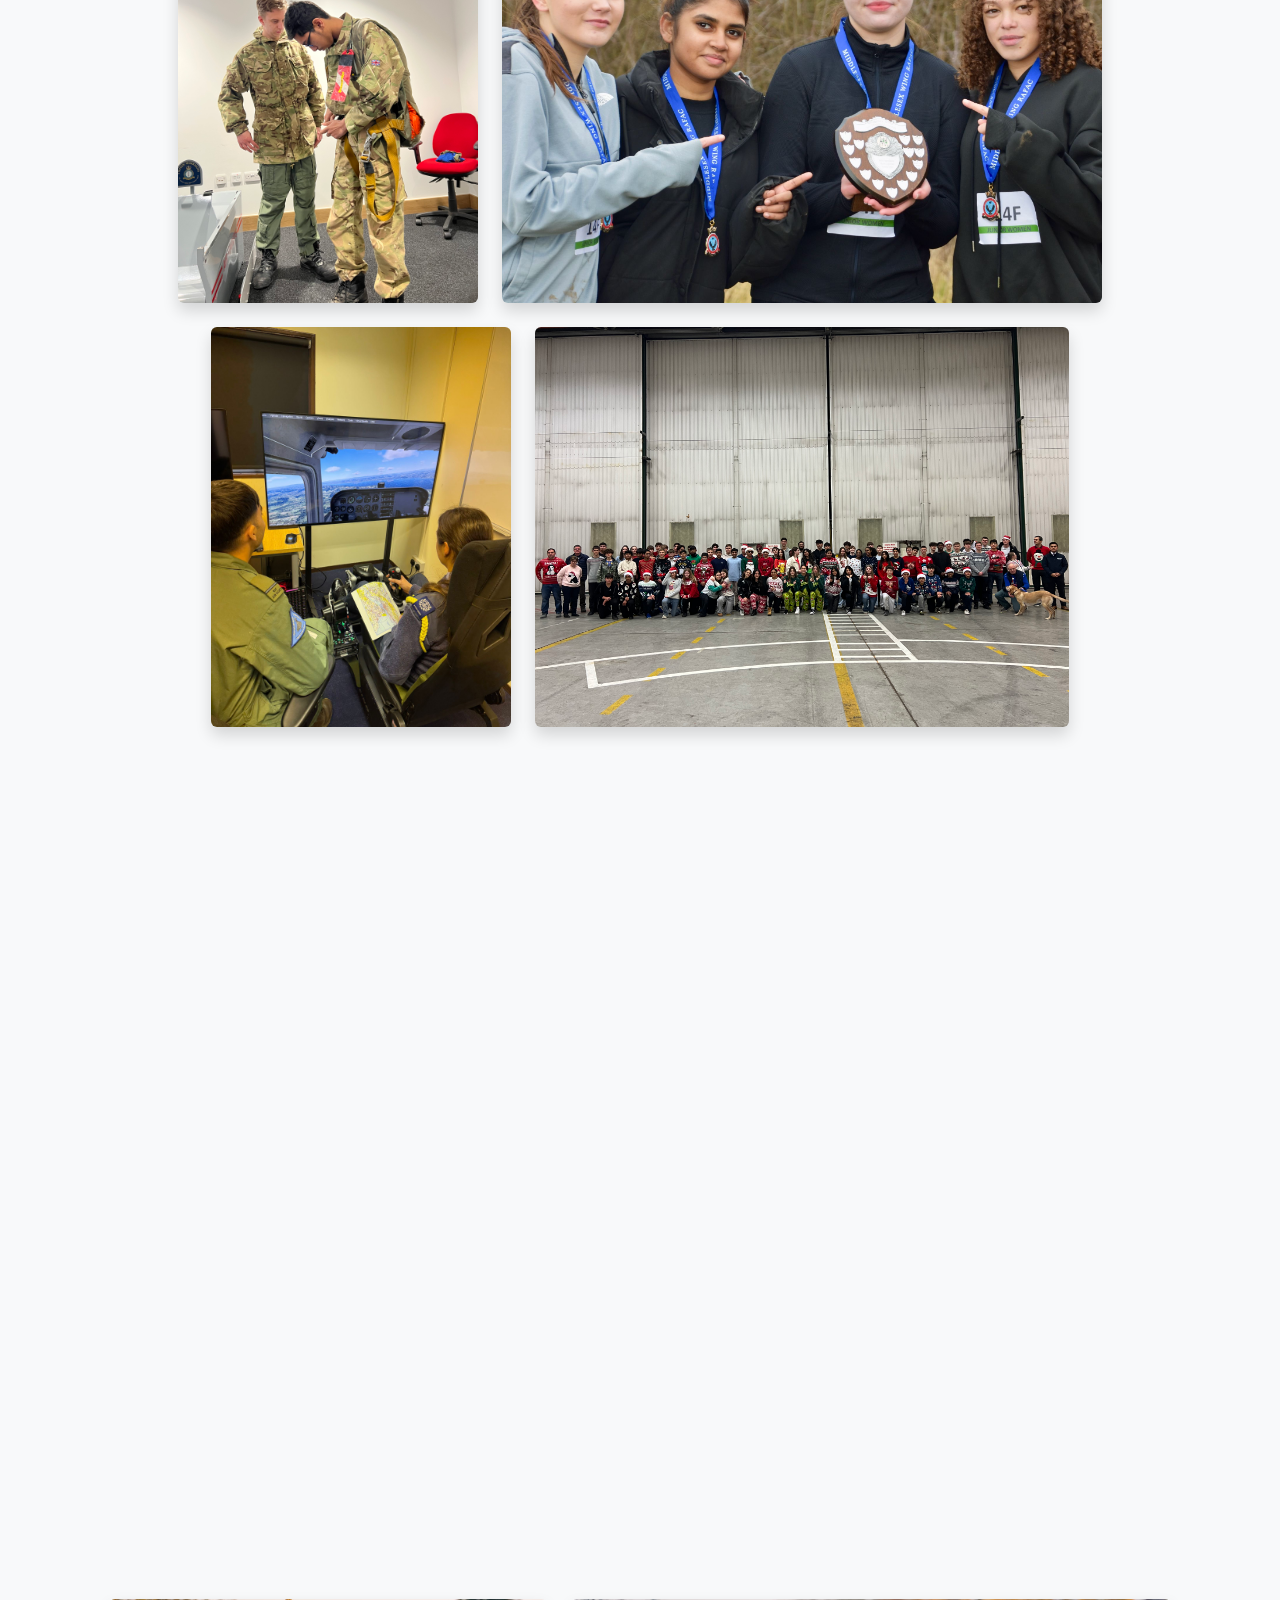
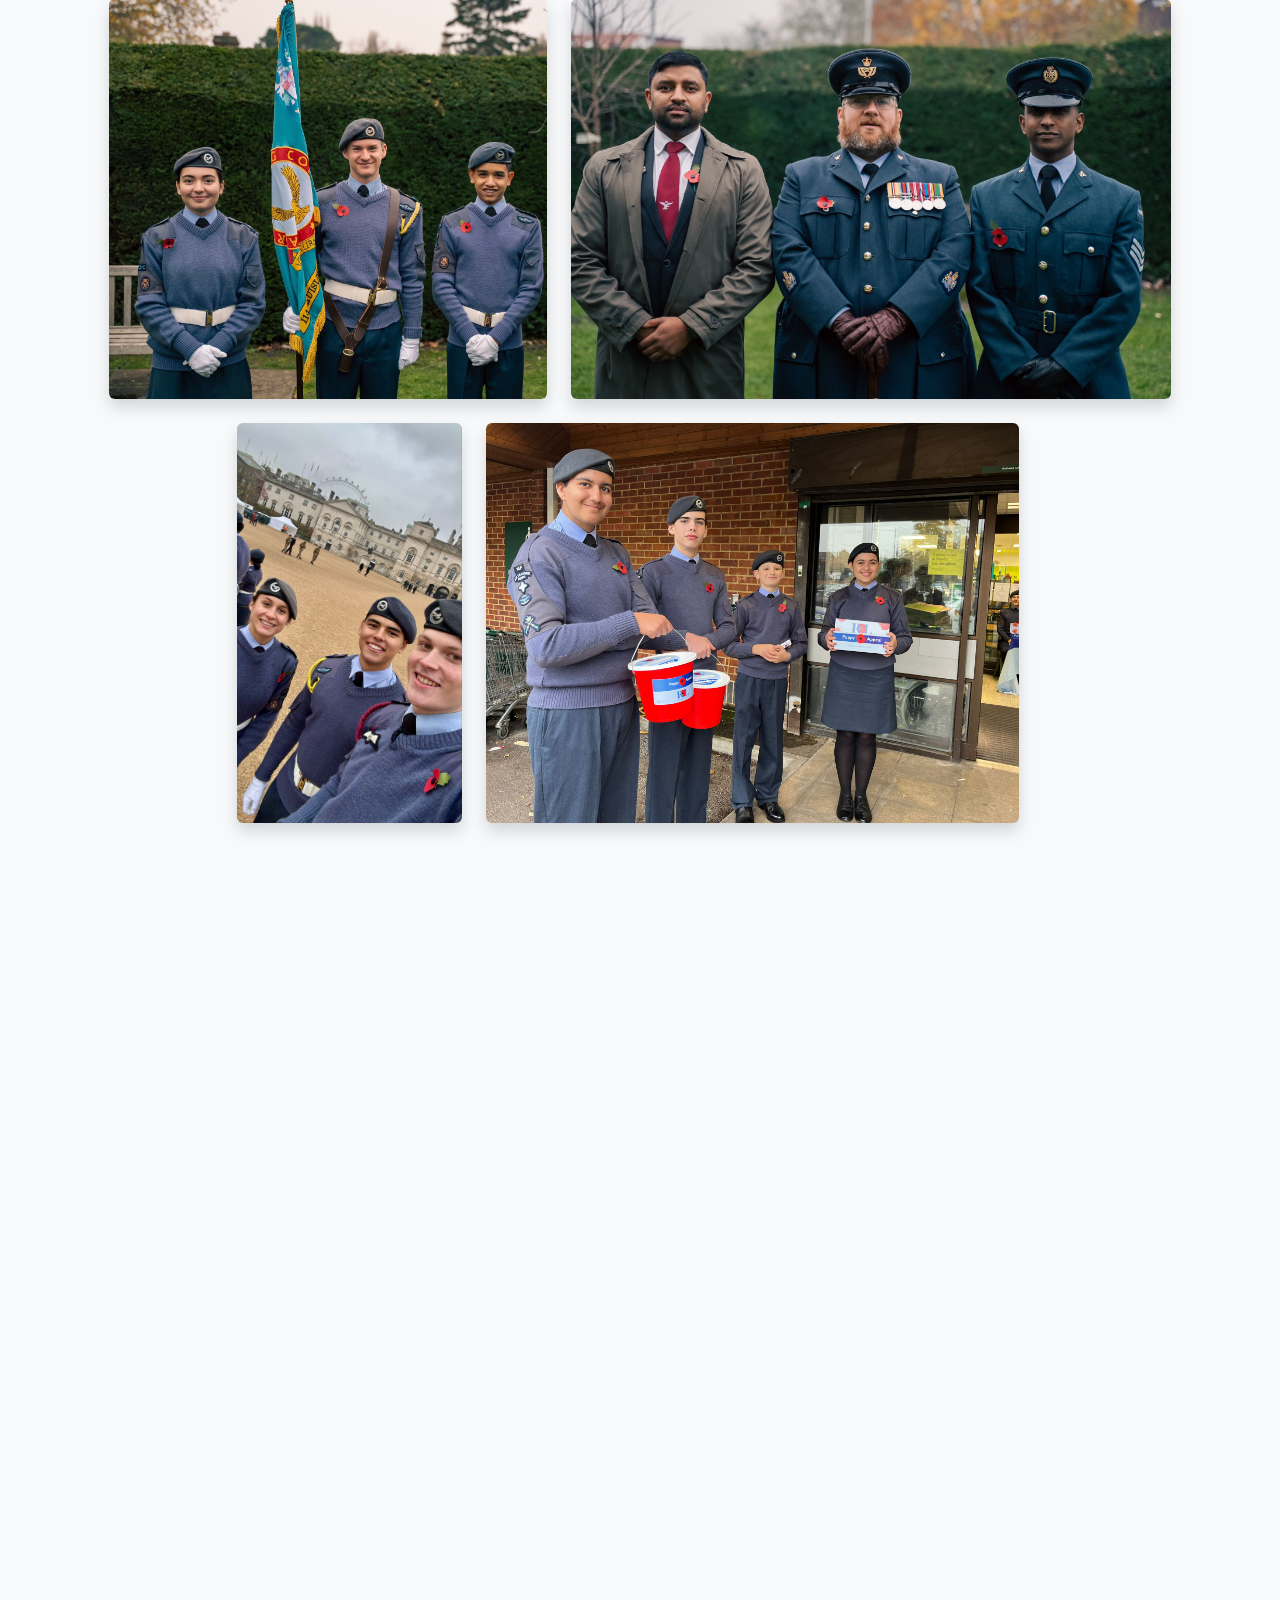
==== commit d056ada5: "Fixed Footer and the eronus templated stuff" ====
--- a/index.html
+++ b/index.html
@@ -6,9 +6,9 @@
     <meta name="viewport"
       content="width=device-width,initial-scale=1,shrink-to-fit=no">
     <meta name="description"
-      content="A growing collection of ready to use components for the CSS framework Bootstrap 5">
-    <meta name="author" content="Holger Koenemann">
-    <meta name="generator" content="Eleventy v2.0.0">
+      content="14F Northolt Squadron RAFAC">
+    <meta name="author" content="">
+    <meta name="generator" content="">
     <meta name="HandheldFriendly" content="true">
     <title>14F Northolt Squadron</title>
     <link rel="stylesheet" href="css/theme.min.css">
@@ -245,12 +245,12 @@
 
       <div class="container py-vh-4 w-100 overflow-hidden">
         <div class="row d-flex justify-content-center align-items-center">
-          
+
           <!-- Left: Portrait image -->
           <div class="col-lg-5 mb-4 mb-lg-0" data-aos="fade-right" style="padding-right: 0.5rem!important;">
             <img src="img/3.jpeg" class="img-fluid rounded shadow" alt="Portrait of Sqn Ldr Chris Da Camara">
           </div>
-      
+
           <!-- Right: Quote content -->
           <div class="col-md-7" data-aos="fade-left">
             <blockquote>
@@ -260,30 +260,30 @@
               <span><strong>Sqn Ldr Chris Da Camara</strong>, Officer Commanding</span>
             </blockquote>
           </div>
-      
-        </div>
-      </div>
-      
+
+        </div>
+      </div>
+
       <div class="position-relative overflow-hidden w-100 bg-light py-vh-5">
         <div class="container">
           <div class="d-flex flex-wrap justify-content-center gap-4">
-      
+
                 <div class="col-auto" data-aos="fade-up">
                   <img src="img/32.jpeg" class="gallery-img rounded shadow" alt="gallery image">
                 </div>
-      
+
                 <div class="col-auto" data-aos="fade-up" data-aos-delay="200">
                   <img src="img/16.jpeg" class="gallery-img rounded shadow" alt="gallery image">
                 </div>
-      
+
                 <div class="col-auto" data-aos="fade-up" data-aos-delay="400">
                   <img src="img/31.jpeg" class="gallery-img rounded shadow" alt="gallery image">
                 </div>
-      
+
                 <div class="col-auto" data-aos="fade-up" data-aos-delay="600">
                   <img src="img/25.jpeg" class="gallery-img rounded shadow" alt="gallery image">
                 </div>
-      
+
                 <div class="col-auto" data-aos="fade-up" data-aos-delay="800">
                   <img src="img/35.jpeg" class="gallery-img rounded shadow" alt="gallery image">
                 </div>
@@ -291,11 +291,11 @@
                 <div class="col-auto" data-aos="fade-up" data-aos-delay="800">
                   <img src="img/22.jpeg" class="gallery-img rounded shadow" alt="gallery image">
                 </div>
-      
+
               </div>
             </div>
           </div>
-    
+
       <div class="position-relative overflow-hidden w-100 bg-light py-vh-5" id="winning">
         <div class="container">
           <div class="row justify-content-center text-center">
@@ -305,7 +305,7 @@
                 We also have a culture of <span class="text-danger">winning</span> 💪 🏆
               </h1>
               <p class="lead text-muted">
-                Proudly shaping young minds with purpose, pride, and a winning mindset. </p><p class="lead text-muted"> Largely employing GRIT, hardwork and determination. 
+                Proudly shaping young minds with purpose, pride, and a winning mindset. </p><p class="lead text-muted"> Largely employing GRIT, hardwork and determination.
               </p>
             </div>
           </div>
@@ -321,7 +321,7 @@
             </p>
           </div>
         </div>
-      
+
         <div class="row justify-content-center">
           <div class="col-lg-8">
             <ul class="list-unstyled fs-5 lh-lg">
@@ -338,29 +338,29 @@
           </div>
         </div>
       </div>
-      
-      
-      
+
+
+
       <div class="position-relative overflow-hidden w-100 bg-light py-vh-5">
         <div class="container">
           <div class="d-flex flex-wrap justify-content-center gap-4">
-            
+
             <div data-aos="fade-up">
               <img src="img/6.jpeg" class="gallery-img rounded shadow" alt="gallery image">
             </div>
-      
+
             <div data-aos="fade-up" data-aos-delay="200">
               <img src="img/7.jpeg" class="gallery-img rounded shadow" alt="gallery image">
             </div>
-      
+
             <div data-aos="fade-up" data-aos-delay="400">
               <img src="img/5.jpeg" class="gallery-img rounded shadow" alt="gallery image">
             </div>
-      
+
             <div data-aos="fade-up" data-aos-delay="600">
               <img src="img/4.jpeg" class="gallery-img rounded shadow" alt="gallery image">
             </div>
-      
+
             <div data-aos="fade-up" data-aos-delay="800">
               <img src="img/8.jpeg" class="gallery-img rounded shadow" alt="gallery image">
             </div>
@@ -368,23 +368,23 @@
             <div data-aos="fade-up" data-aos-delay="1400">
               <img src="img/11.jpeg" class="gallery-img rounded shadow" alt="gallery image">
             </div>
-      
+
             <div data-aos="fade-up" data-aos-delay="1000">
               <img src="img/26.jpeg" class="gallery-img rounded shadow" alt="gallery image">
             </div>
-      
+
             <div data-aos="fade-up" data-aos-delay="1200">
               <img src="img/9.jpeg" class="gallery-img rounded shadow" alt="gallery image">
             </div>
-      
+
             <div data-aos="fade-up" data-aos-delay="1400">
               <img src="img/10.jpeg" class="gallery-img rounded shadow" alt="gallery image">
             </div>
-      
-          </div>
-        </div>
-      </div>
-      
+
+          </div>
+        </div>
+      </div>
+
       <section
       class="hero-section1 text-white d-flex align-items-center justify-content-center text-center" id="gallery">
       <div class="background1"></div>
@@ -447,7 +447,7 @@
           </div>
         </div>
       </div>
-      
+
 
     </main>
 
@@ -456,65 +456,10 @@
         <div class="row py-5 d-flex justify-content-between">
 
           <div class="col-12 col-lg-6 col-xl-3 border-end p-5">
-            <svg xmlns="http://www.w3.org/2000/svg" width="24" height="24"
-              fill="currentColor" class="bi bi-layers-half" viewbox="0 0 16 16">
-              <path
-                d="M8.235 1.559a.5.5 0 0 0-.47 0l-7.5 4a.5.5 0 0 0 0 .882L3.188 8 .264 9.559a.5.5 0 0 0 0 .882l7.5 4a.5.5 0 0 0 .47 0l7.5-4a.5.5 0 0 0 0-.882L12.813 8l2.922-1.559a.5.5 0 0 0 0-.882l-7.5-4zM8 9.433 1.562 6 8 2.567 14.438 6 8 9.433z" />
-            </svg>
             <address class="text-secondary mt-3">
-              <strong>Stride, Inc.</strong><br>
-              1355 Market St, Suite 900<br>
-              San Francisco, CA 94103<br>
-              <abbr title="Phone">P:</abbr>
-              (123) 456-7890
+              <strong>14F Northolt Squadron RAFAC</strong><br>
+                  RAF Northolt<br><br>
             </address>
-          </div>
-          <div class="col-12 col-lg-6 col-xl-3 border-end p-5">
-            <h3 class="h6 mb-3">Company</h3>
-            <ul class="nav flex-column">
-              <li class="nav-item">
-                <a class="nav-link link-secondary ps-0" aria-current="page"
-                  href="#">Lorem ipsum</a>
-              </li>
-              <li class="nav-item">
-                <a class="nav-link link-secondary ps-0" href="#">Dolor sitam
-                  est</a>
-              </li>
-              <li class="nav-item">
-                <a class="nav-link link-secondary ps-0" href="#">Sed odio
-                  cras</a>
-              </li>
-              <li class="nav-item">
-                <a class="nav-link link-secondary ps-0" href="#">Commodo tortor
-                  ac</a>
-              </li>
-            </ul>
-          </div>
-          <div class="col-12 col-lg-6 col-xl-3 border-end p-5">
-            <h3 class="h6 mb-3">Products</h3>
-            <ul class="nav flex-column">
-              <li class="nav-item">
-                <a class="nav-link link-secondary ps-0" aria-current="page"
-                  href="#">Fusce dapibus est</a>
-              </li>
-              <li class="nav-item">
-                <a class="nav-link link-secondary ps-0" href="#">Donec sed
-                  dui</a>
-              </li>
-              <li class="nav-item">
-                <a class="nav-link link-secondary ps-0" href="#">Tortor
-                  mauris</a>
-              </li>
-              <li class="nav-item">
-                <a class="nav-link link-secondary ps-0" href="#">Ut fermentum
-                  massa</a>
-              </li>
-
-              <li class="nav-item">
-                <a class="nav-link link-secondary ps-0" href="#">Magna
-                  mollis</a>
-              </li>
-            </ul>
           </div>
           <div class="col-12 col-lg-6 col-xl-3 p-5">
             <h3 class="h6 mb-3">Subpages</h3>
@@ -522,10 +467,6 @@
               <li class="nav-item">
                 <a class="nav-link link-secondary ps-0" aria-current="page"
                   href="404.html">404 System Page</a>
-                <a class="nav-link link-secondary ps-0" aria-current="page"
-                  href="register.html">Register System Page</a>
-                <a class="nav-link link-secondary ps-0" aria-current="page"
-                  href="content.html">Simple Text Content Page</a>
               </li>
             </ul>
           </div>
@@ -533,8 +474,8 @@
       </div>
 
       <div class="container text-center py-3 small">Made by <a
-          href="https://templatedeck.com" class="link-fancy"
-          target="_blank">templatedeck.com</a>
+          href="" class="link-fancy"
+          target="_blank">a Cadet</a>
       </div>
     </footer>
 
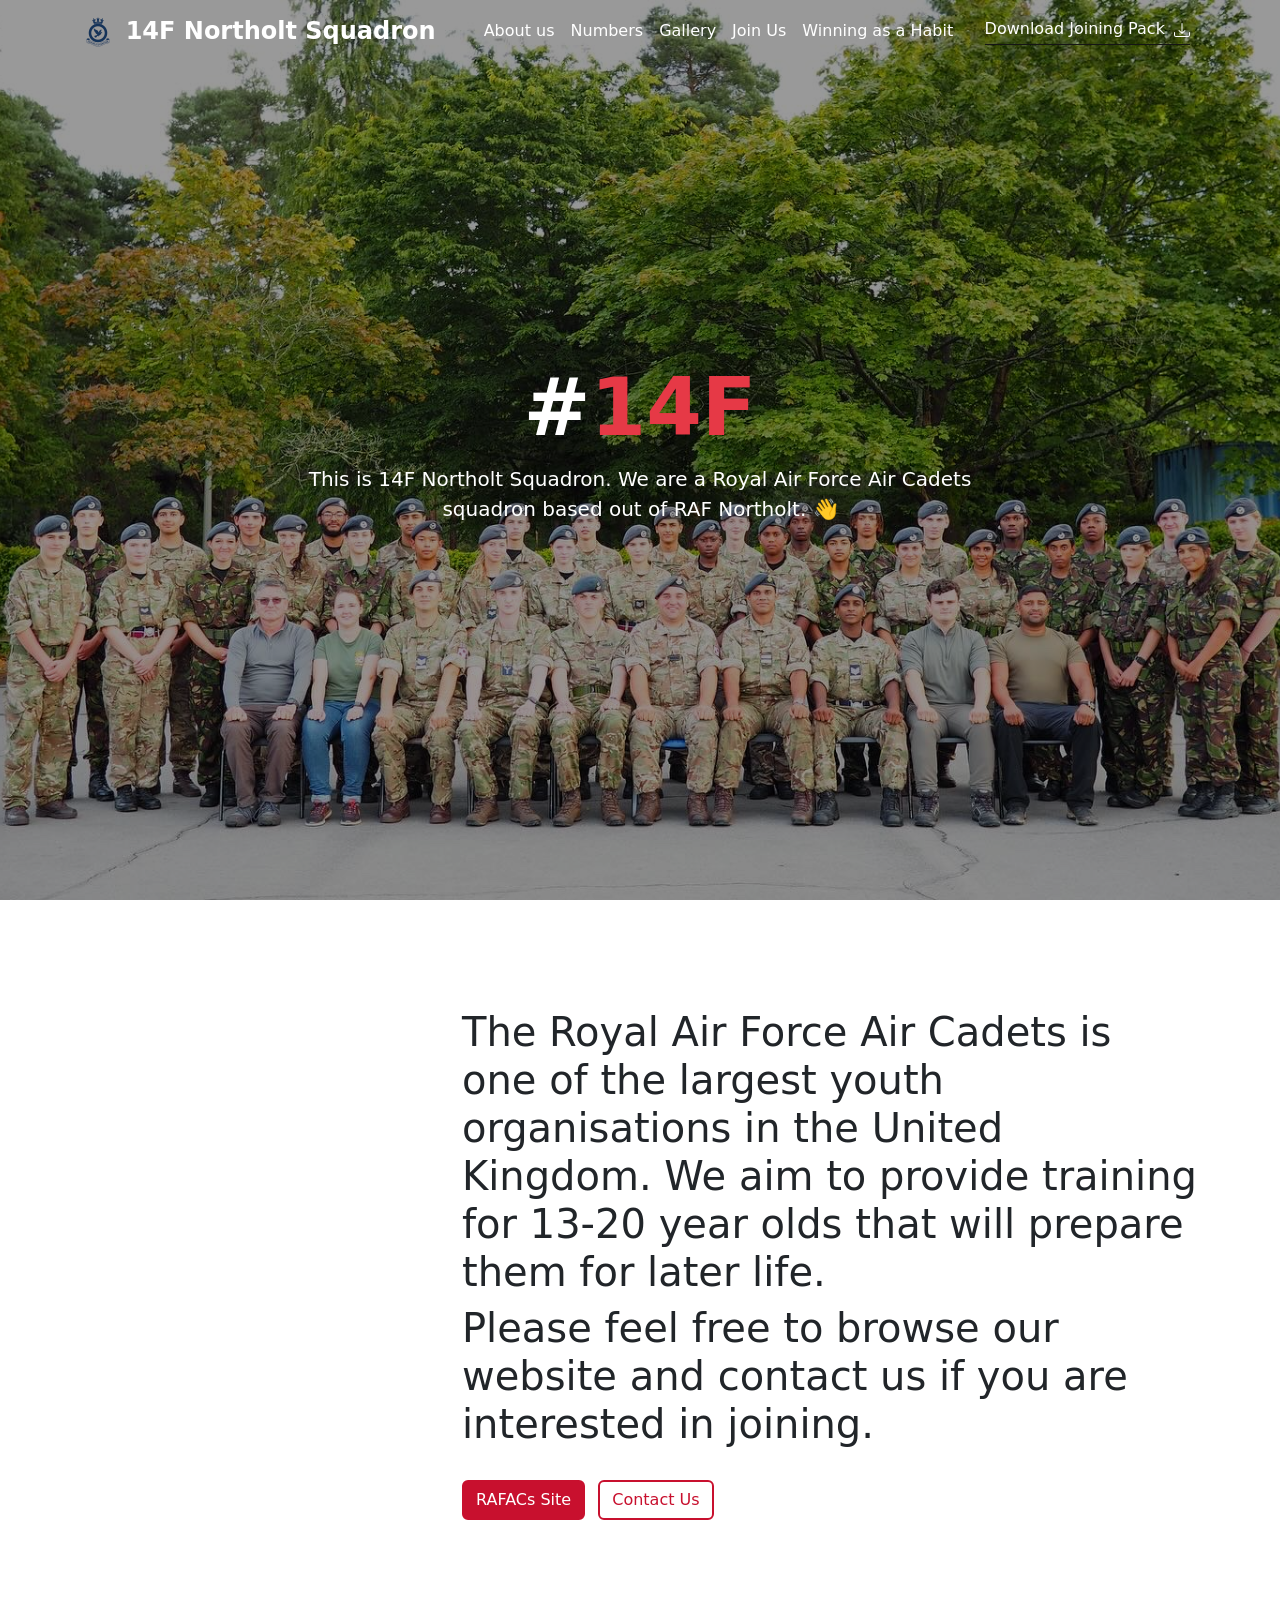
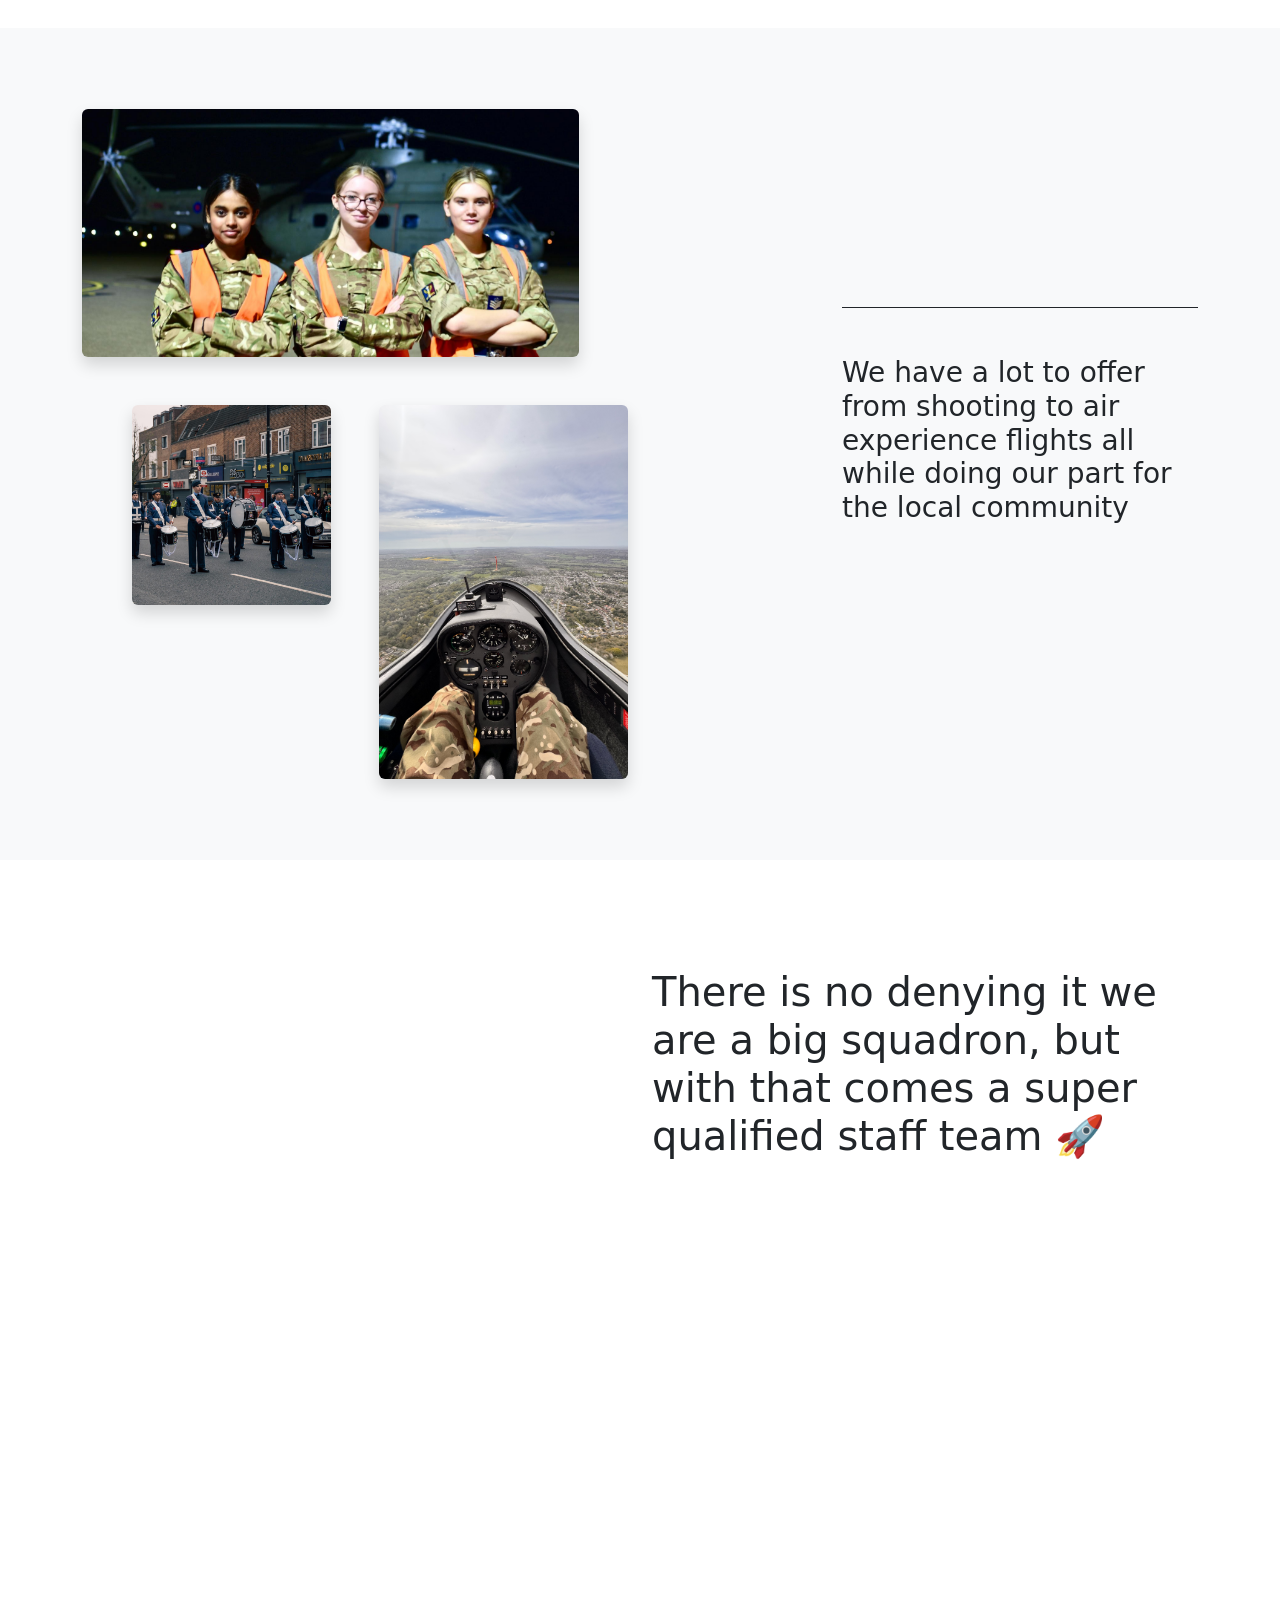
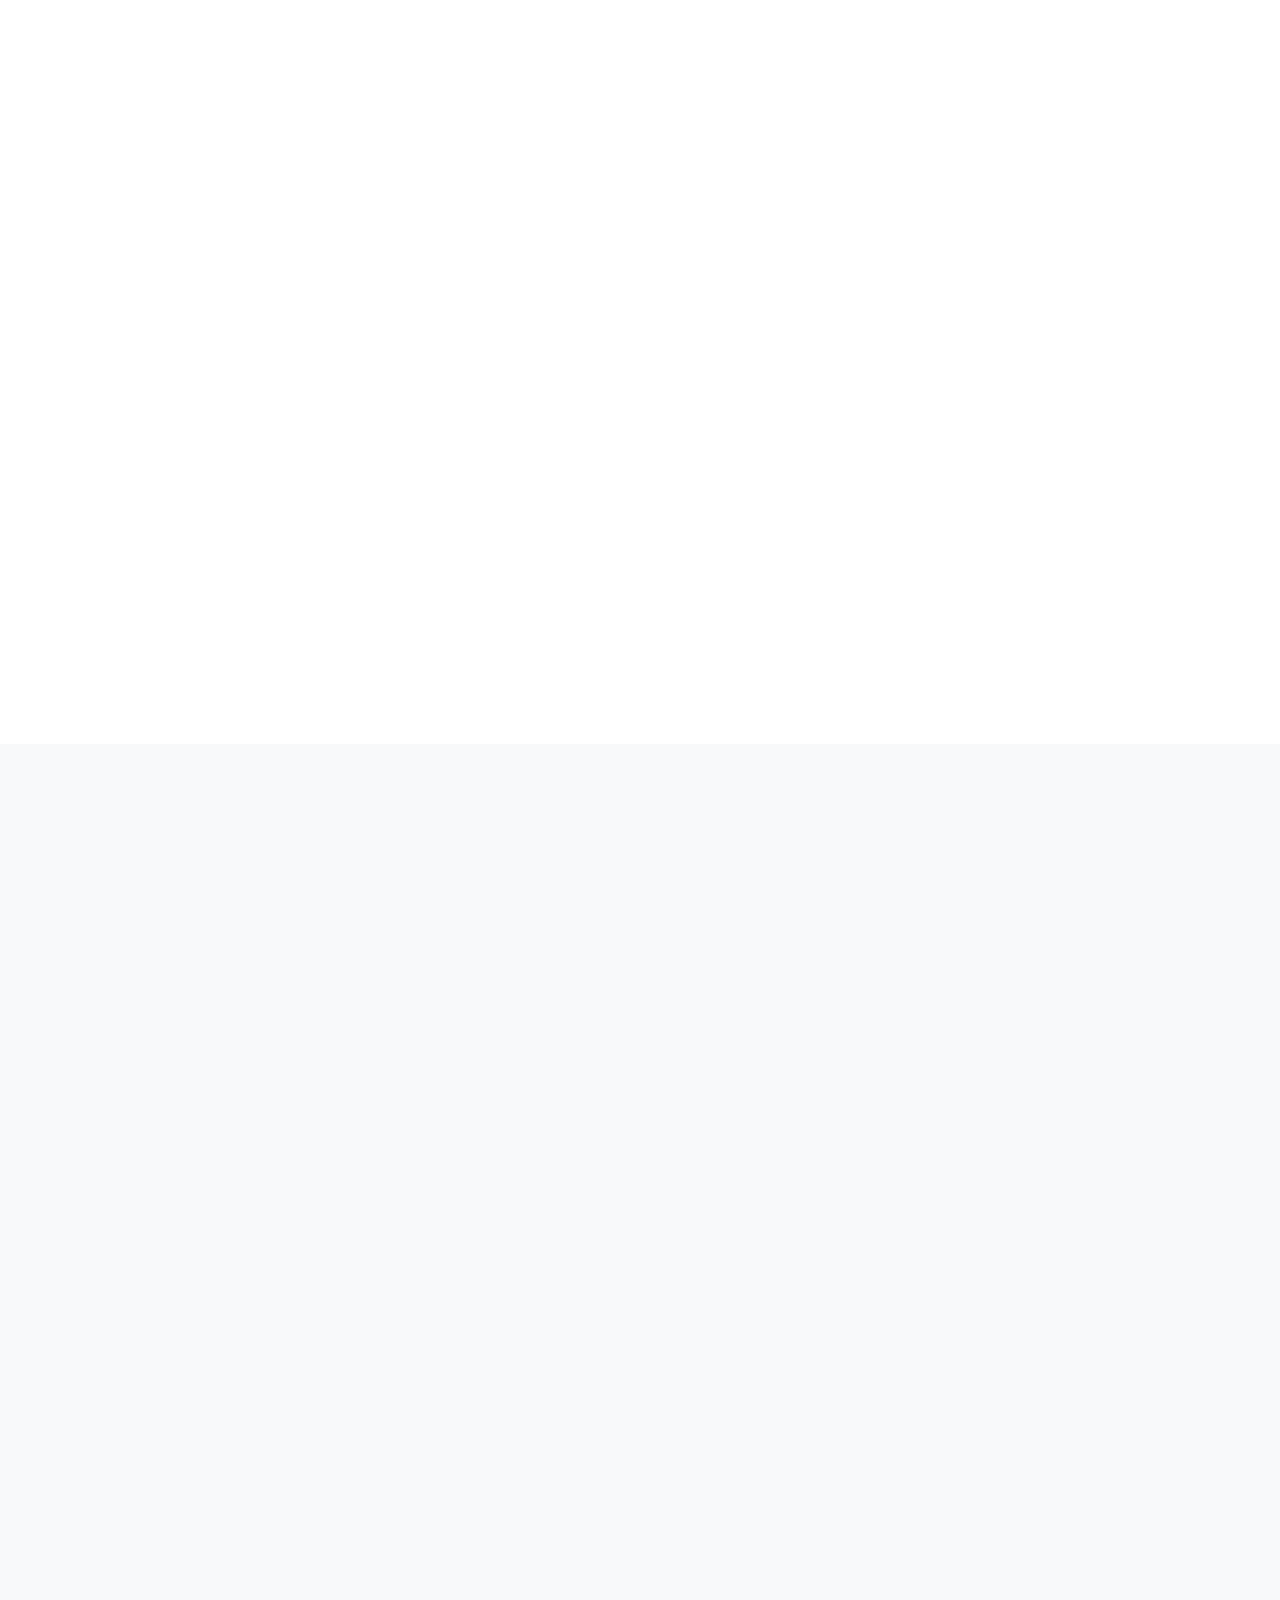
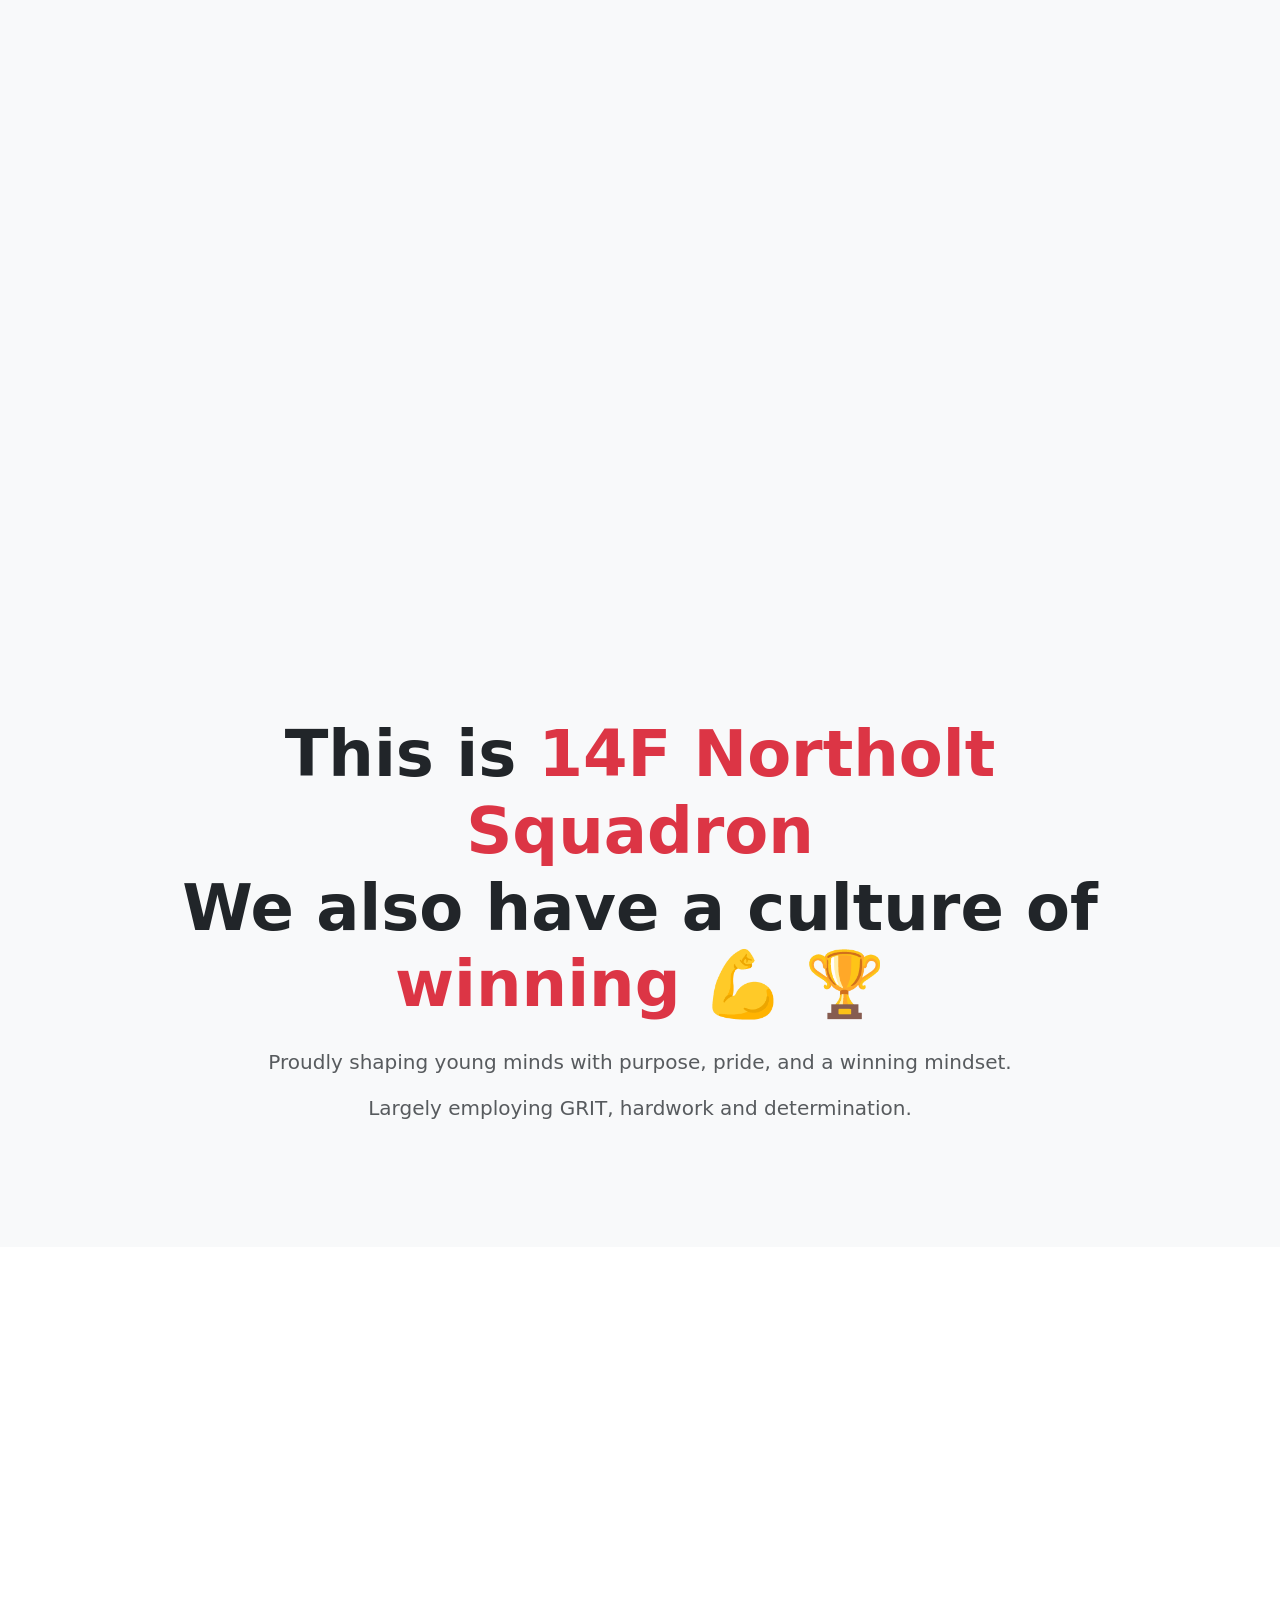
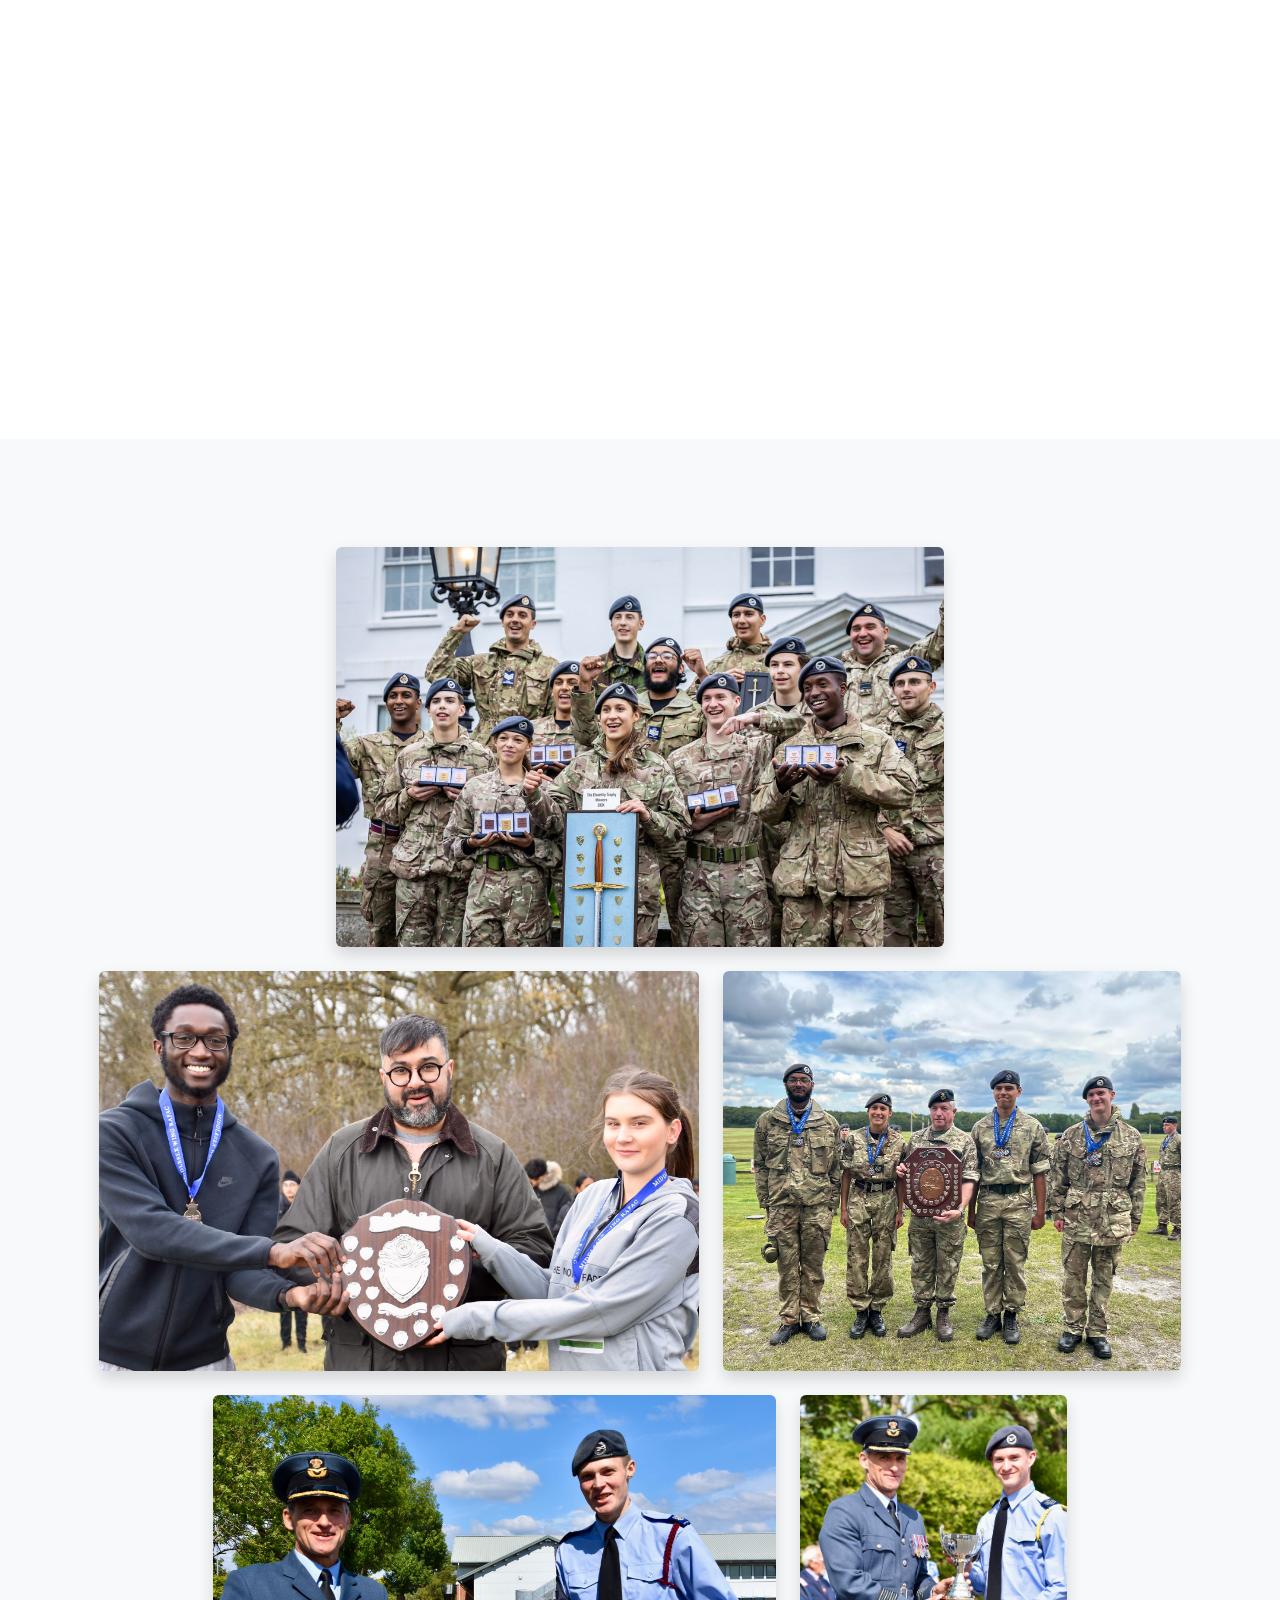
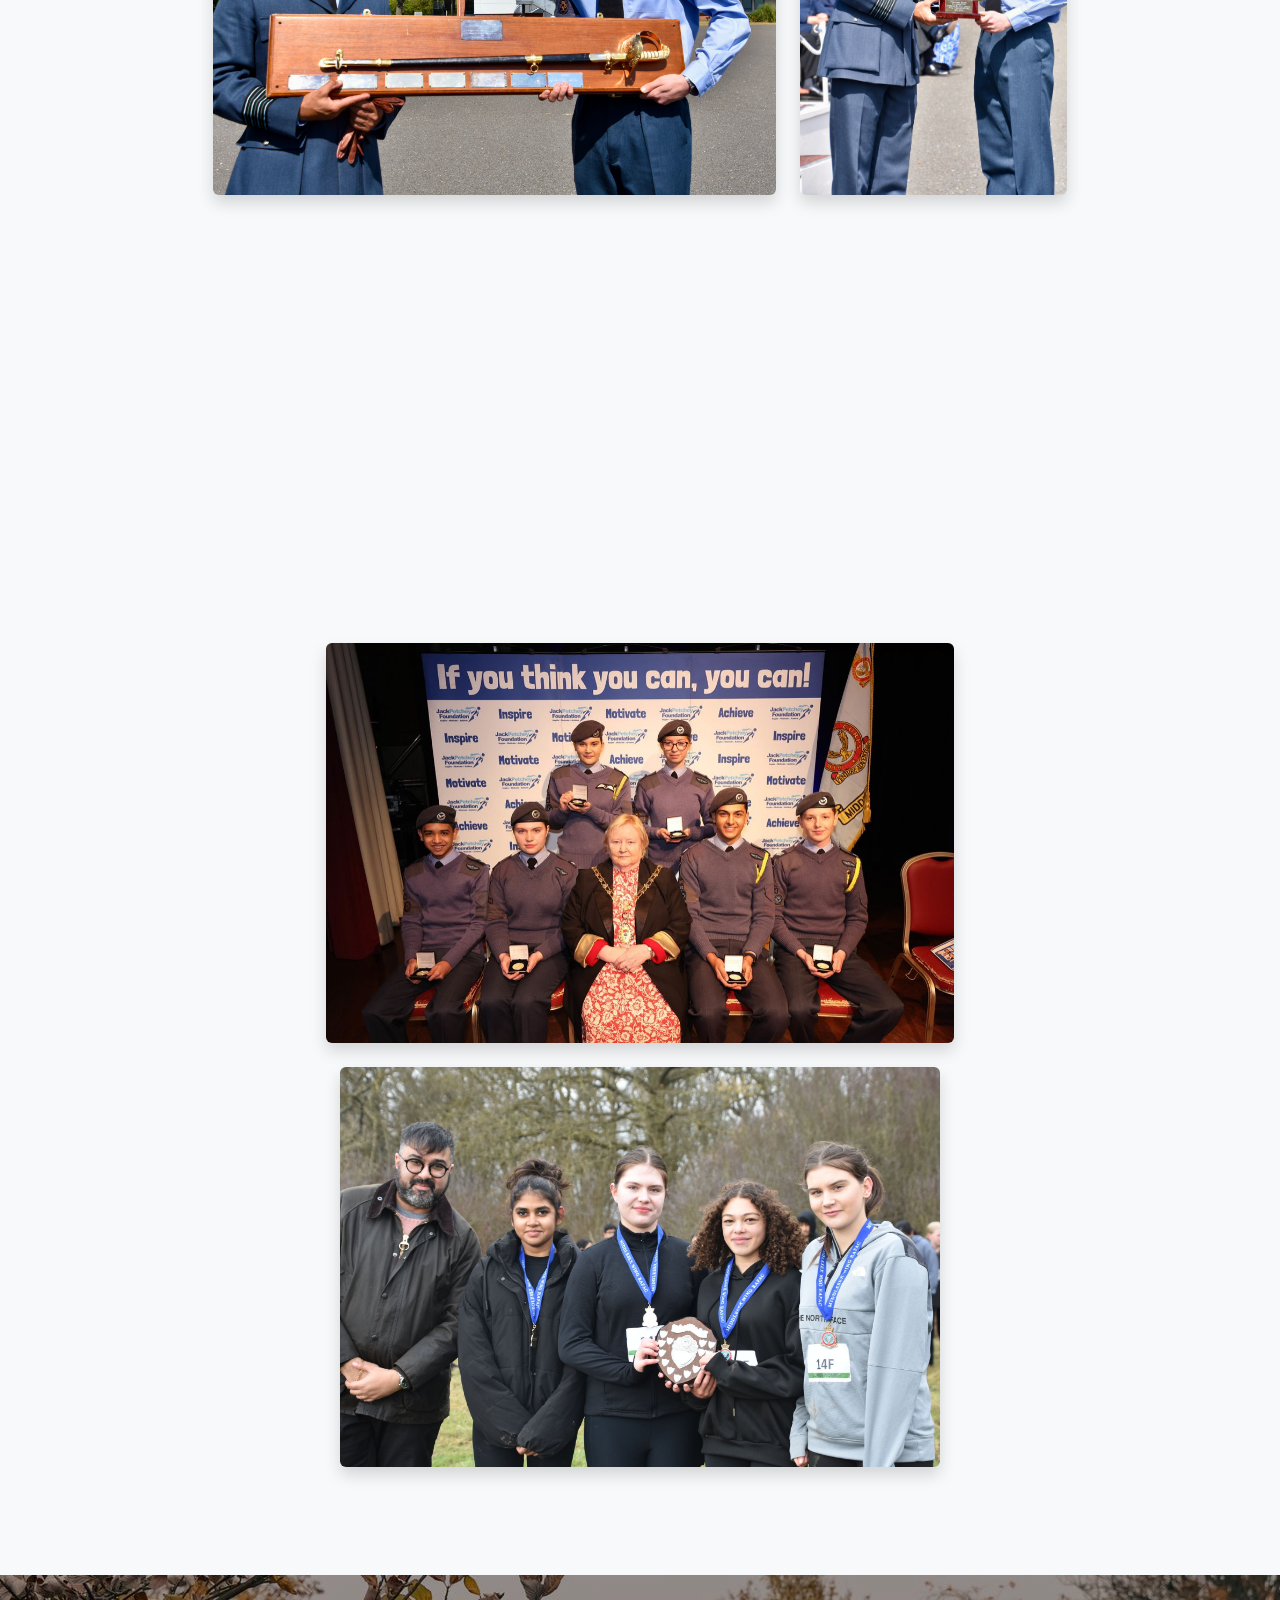
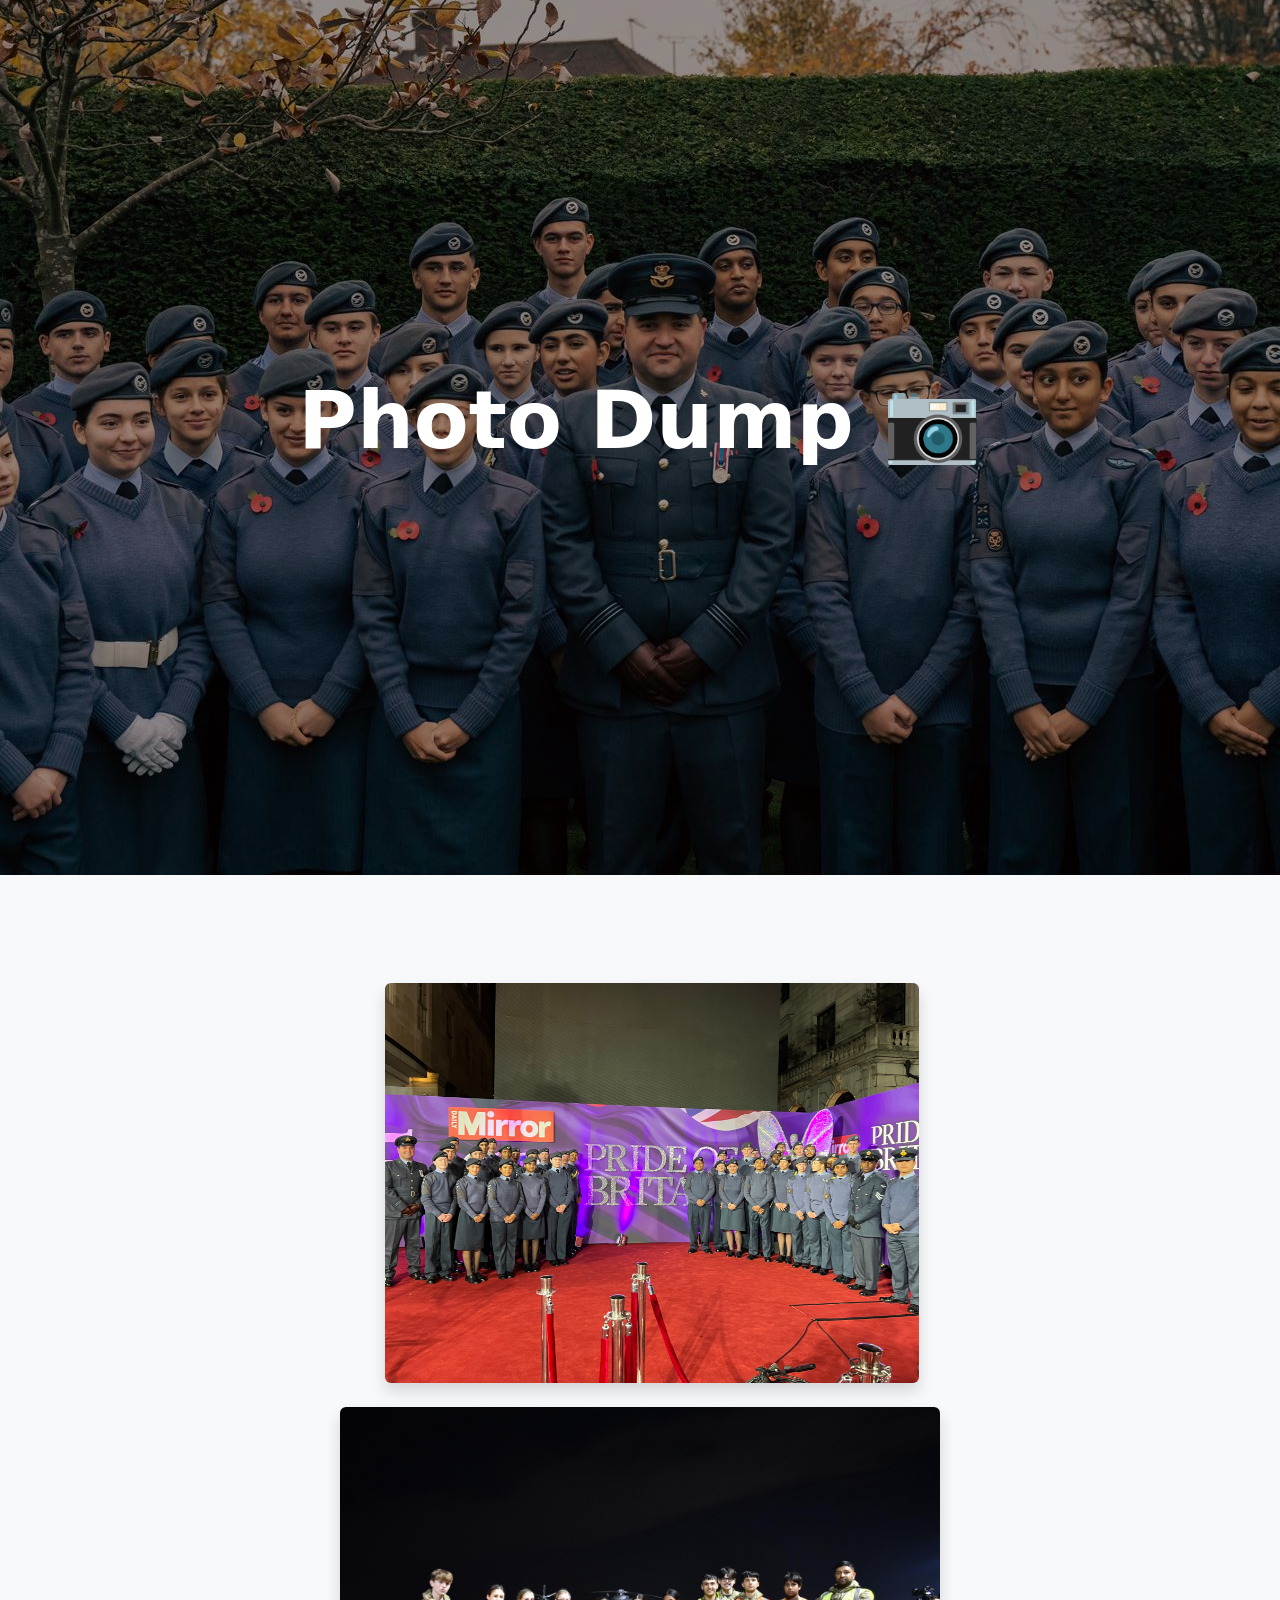
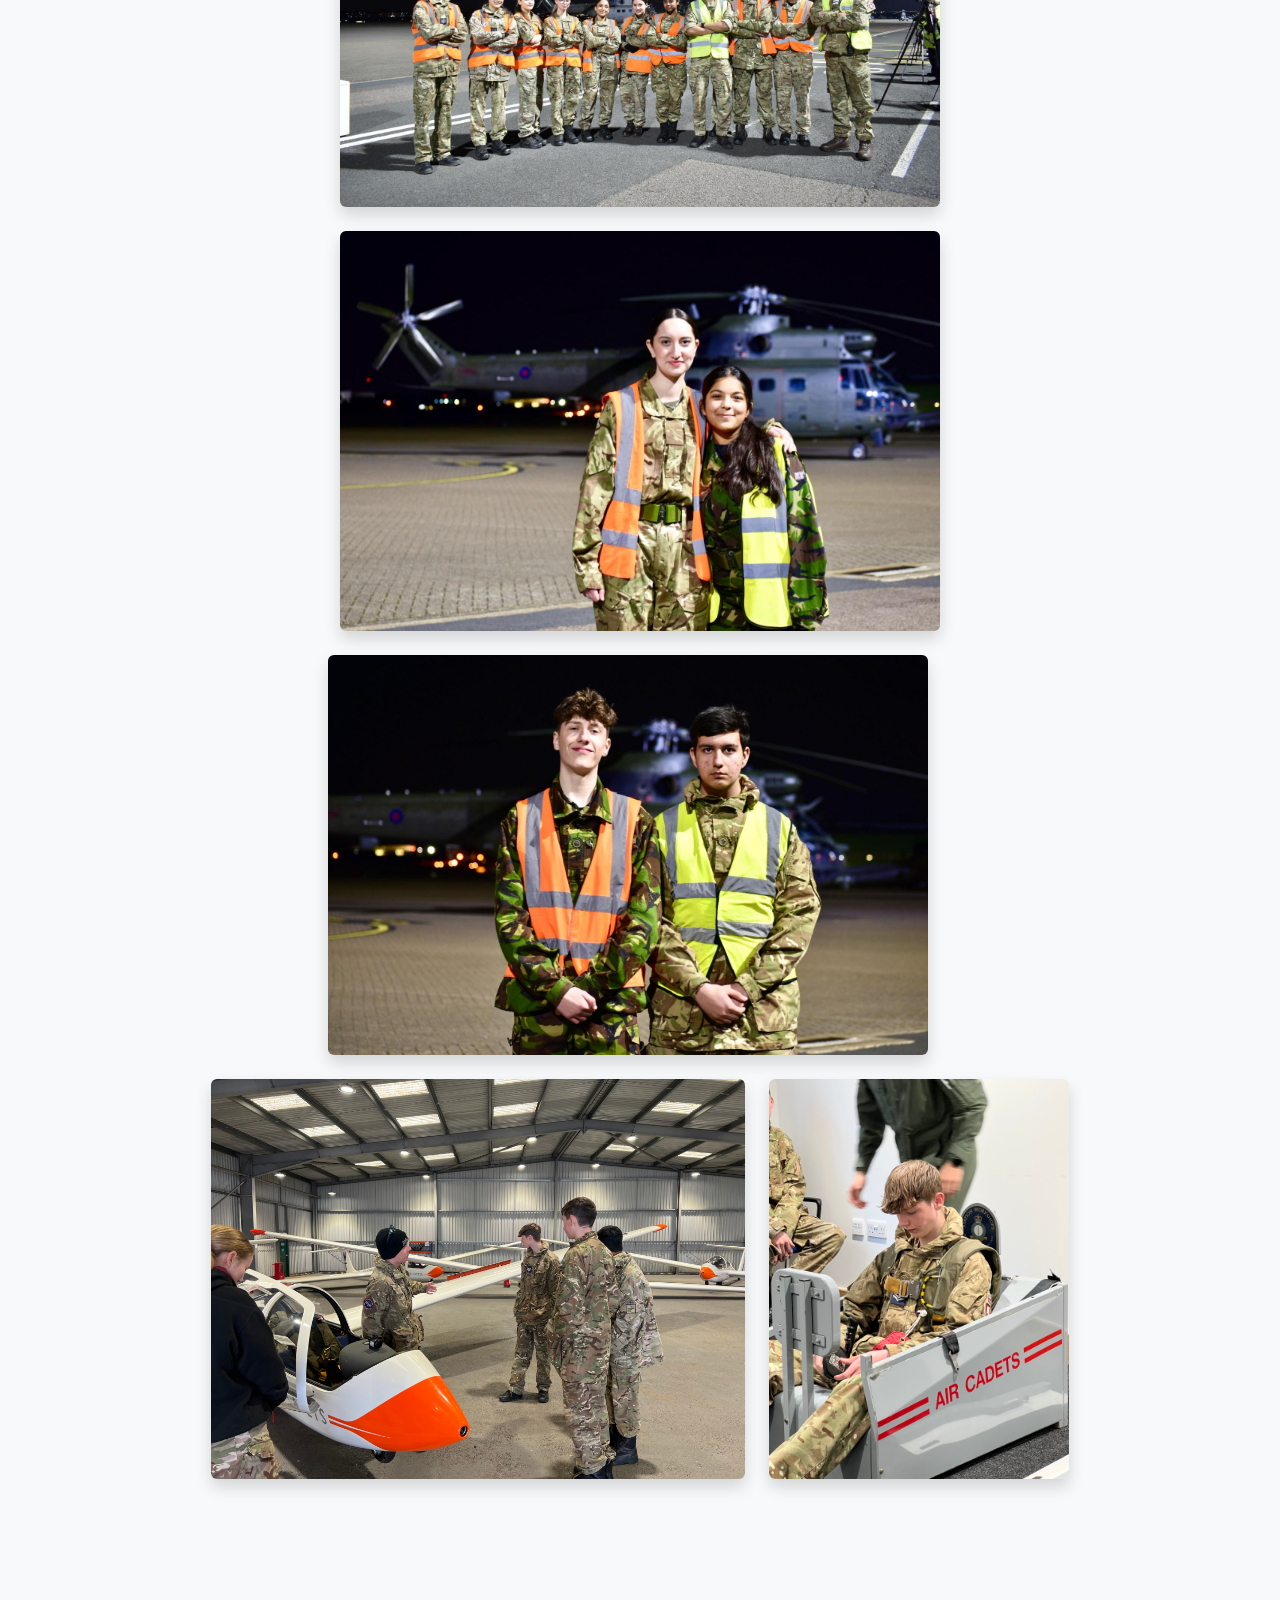
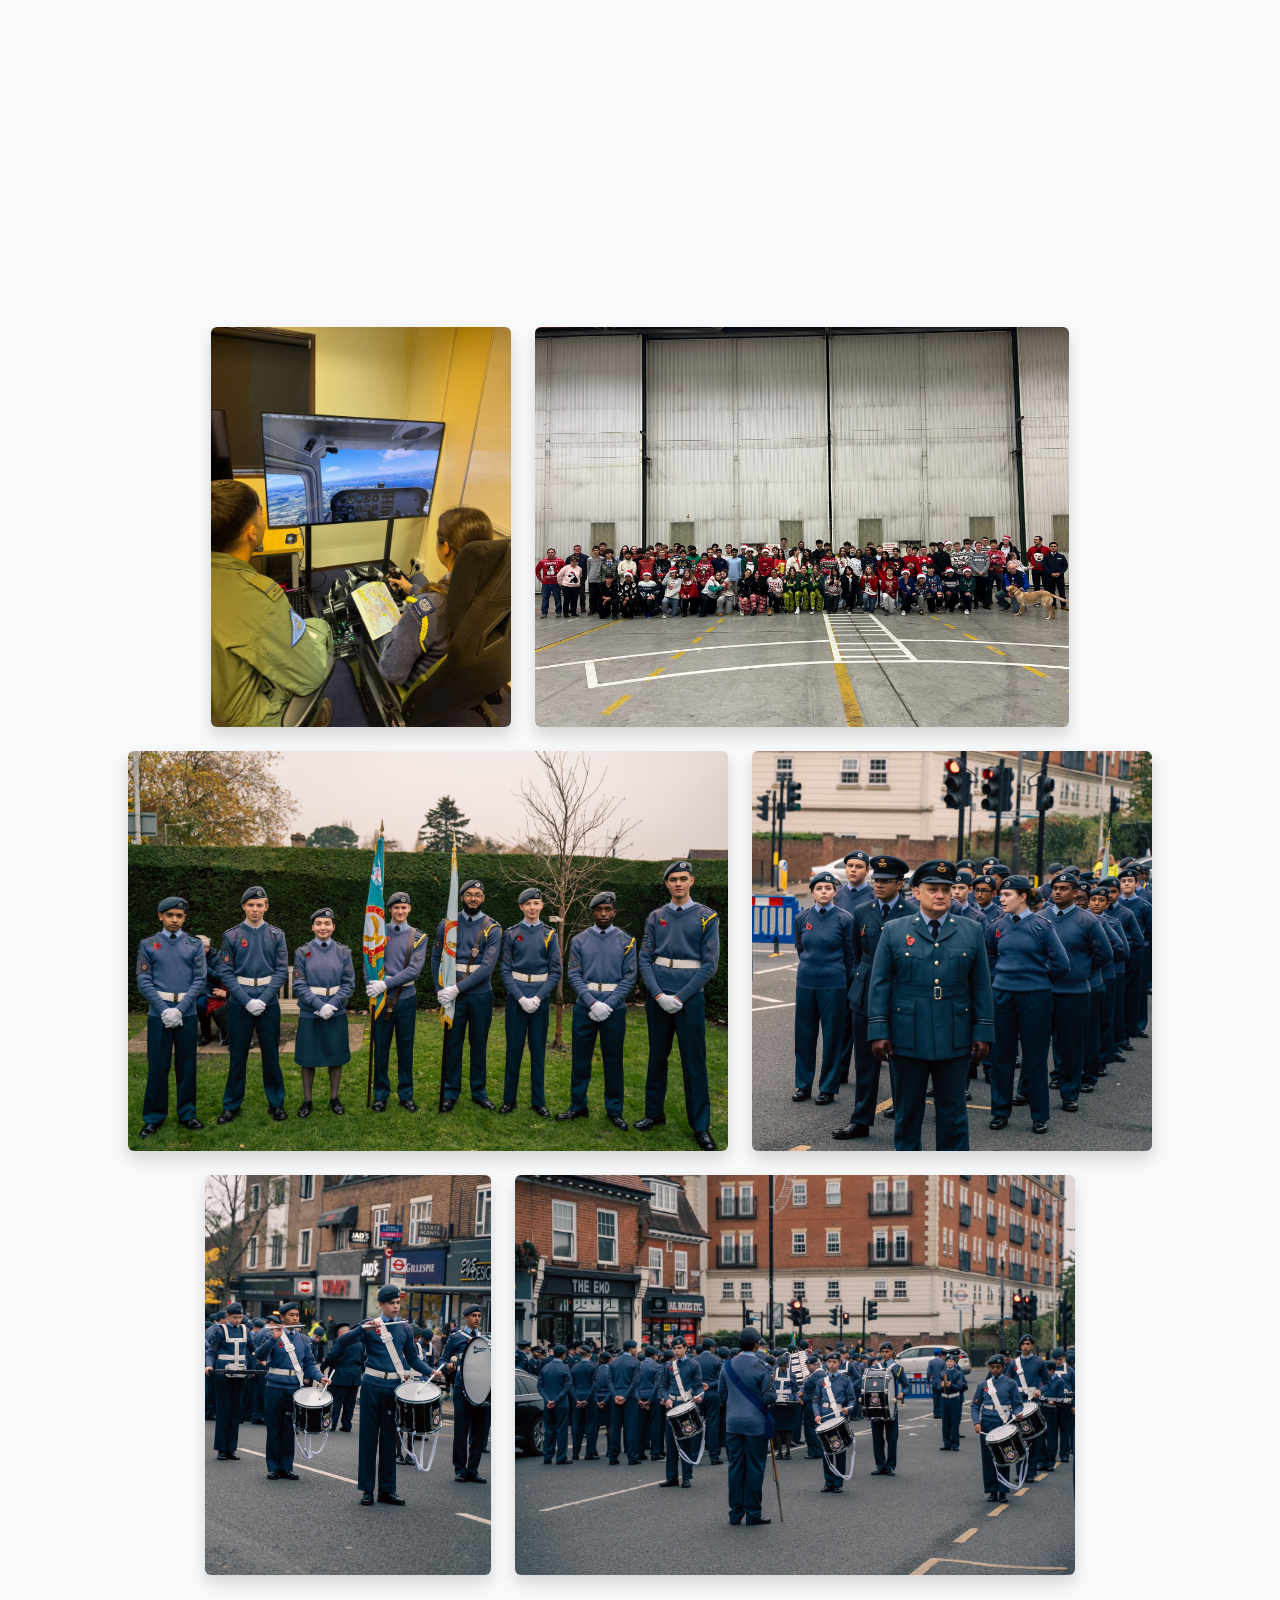
==== commit 63b4eb54: "fixed some spelling" ====
--- a/index.html
+++ b/index.html
@@ -199,7 +199,7 @@
             </div>
             <div class="col-lg-4">
               <h3 class="py-5 border-top border-dark" data-aos="fade-left">We
-                have alot to offer from shooting to air experience flights all
+                have a lot to offer from shooting to air experience flights all
                 while doing our part for the local community</h3>
               <!-- <p data-aos="fade-left" data-aos-delay="200">
               </p> -->
@@ -226,7 +226,7 @@
                 <div class="col-12">
                   <h2 class="display-6 mb-5" data-aos="fade-down">There is no
                     denying it we are a big squadron, but with that comes a
-                    supper qualified staff team 🚀</h2>
+                    super qualified staff team 🚀</h2>
                 </div>
                 <div class="col-lg-6" data-aos="fade-up">
                   <div class="display-1 fw-bold py-4">120+</div>
@@ -234,7 +234,7 @@
                 </div>
                 <div class="col-lg-6" data-aos="fade-up">
                   <div class="display-1 fw-bold py-4">26</div>
-                  <p class="text-black-50">Adult Voulenteers</p>
+                  <p class="text-black-50">Adult Volunteers</p>
                 </div>
               </div>
             </div>
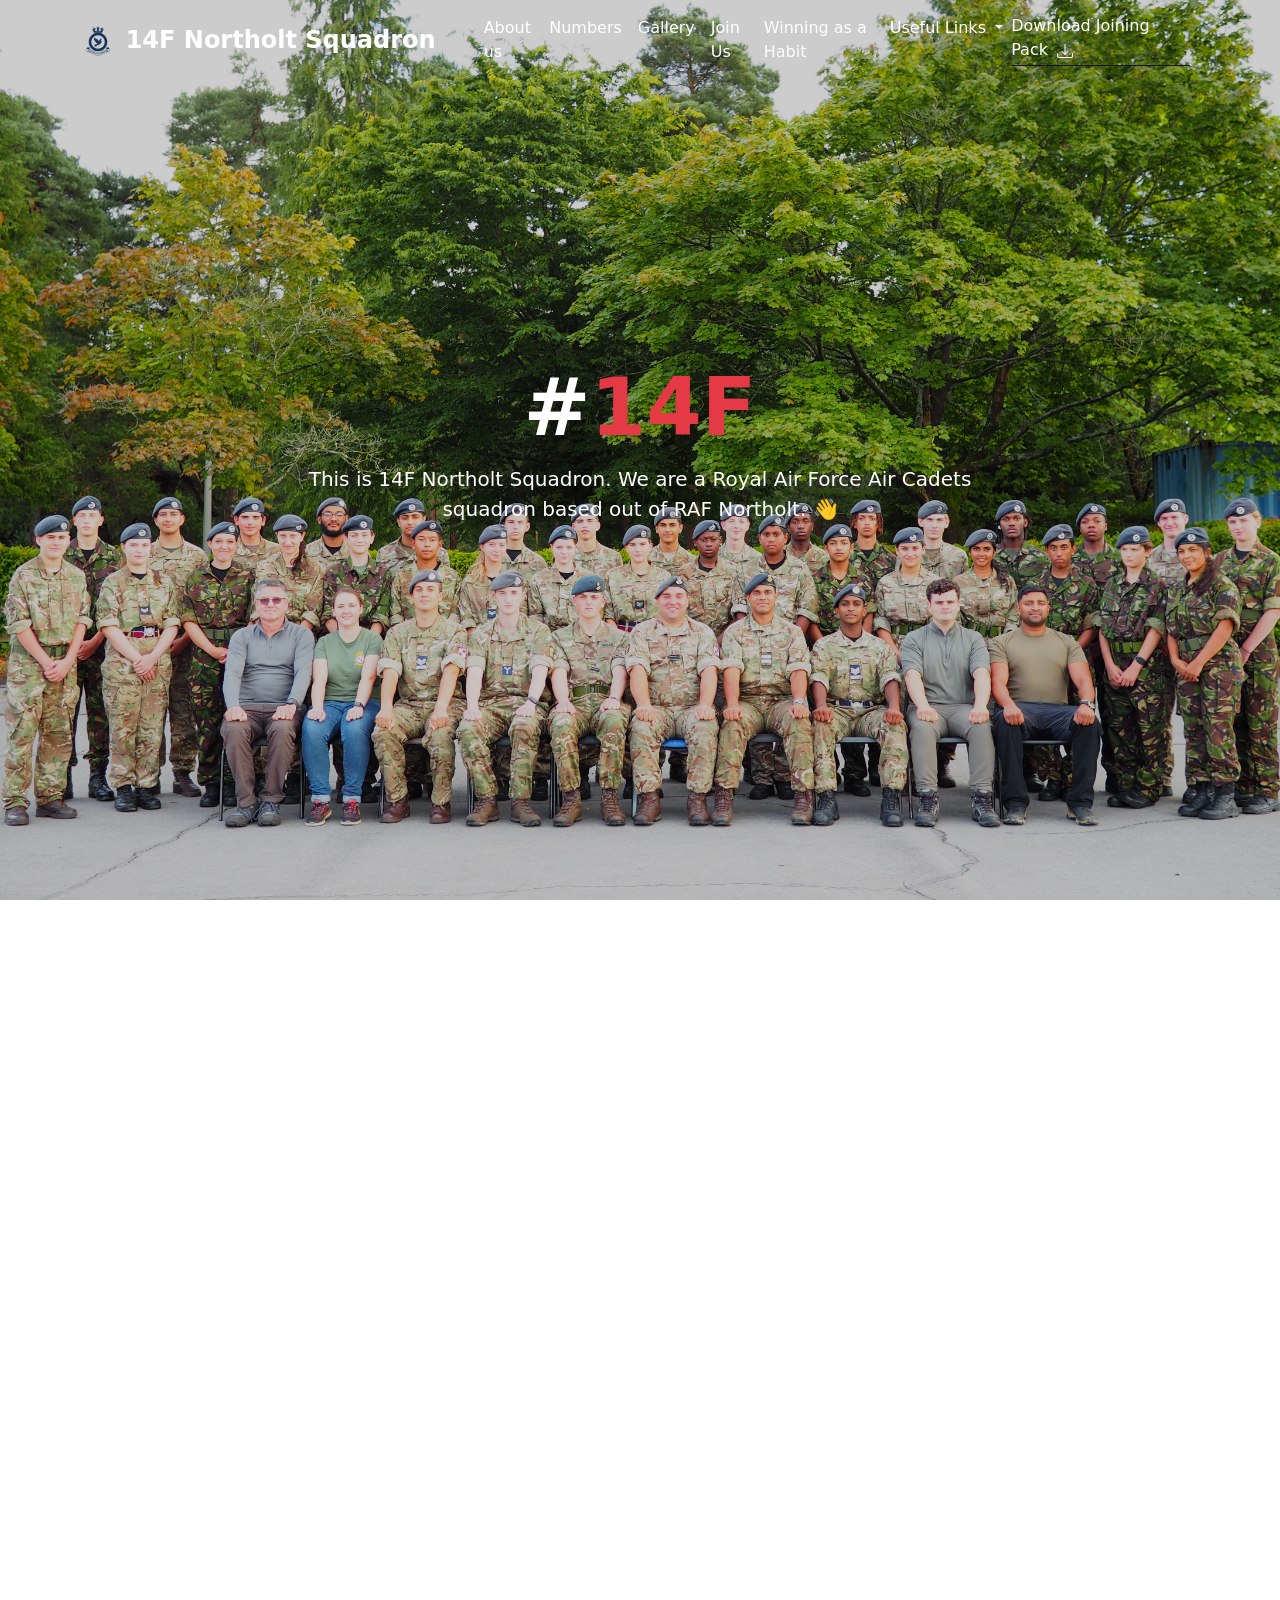
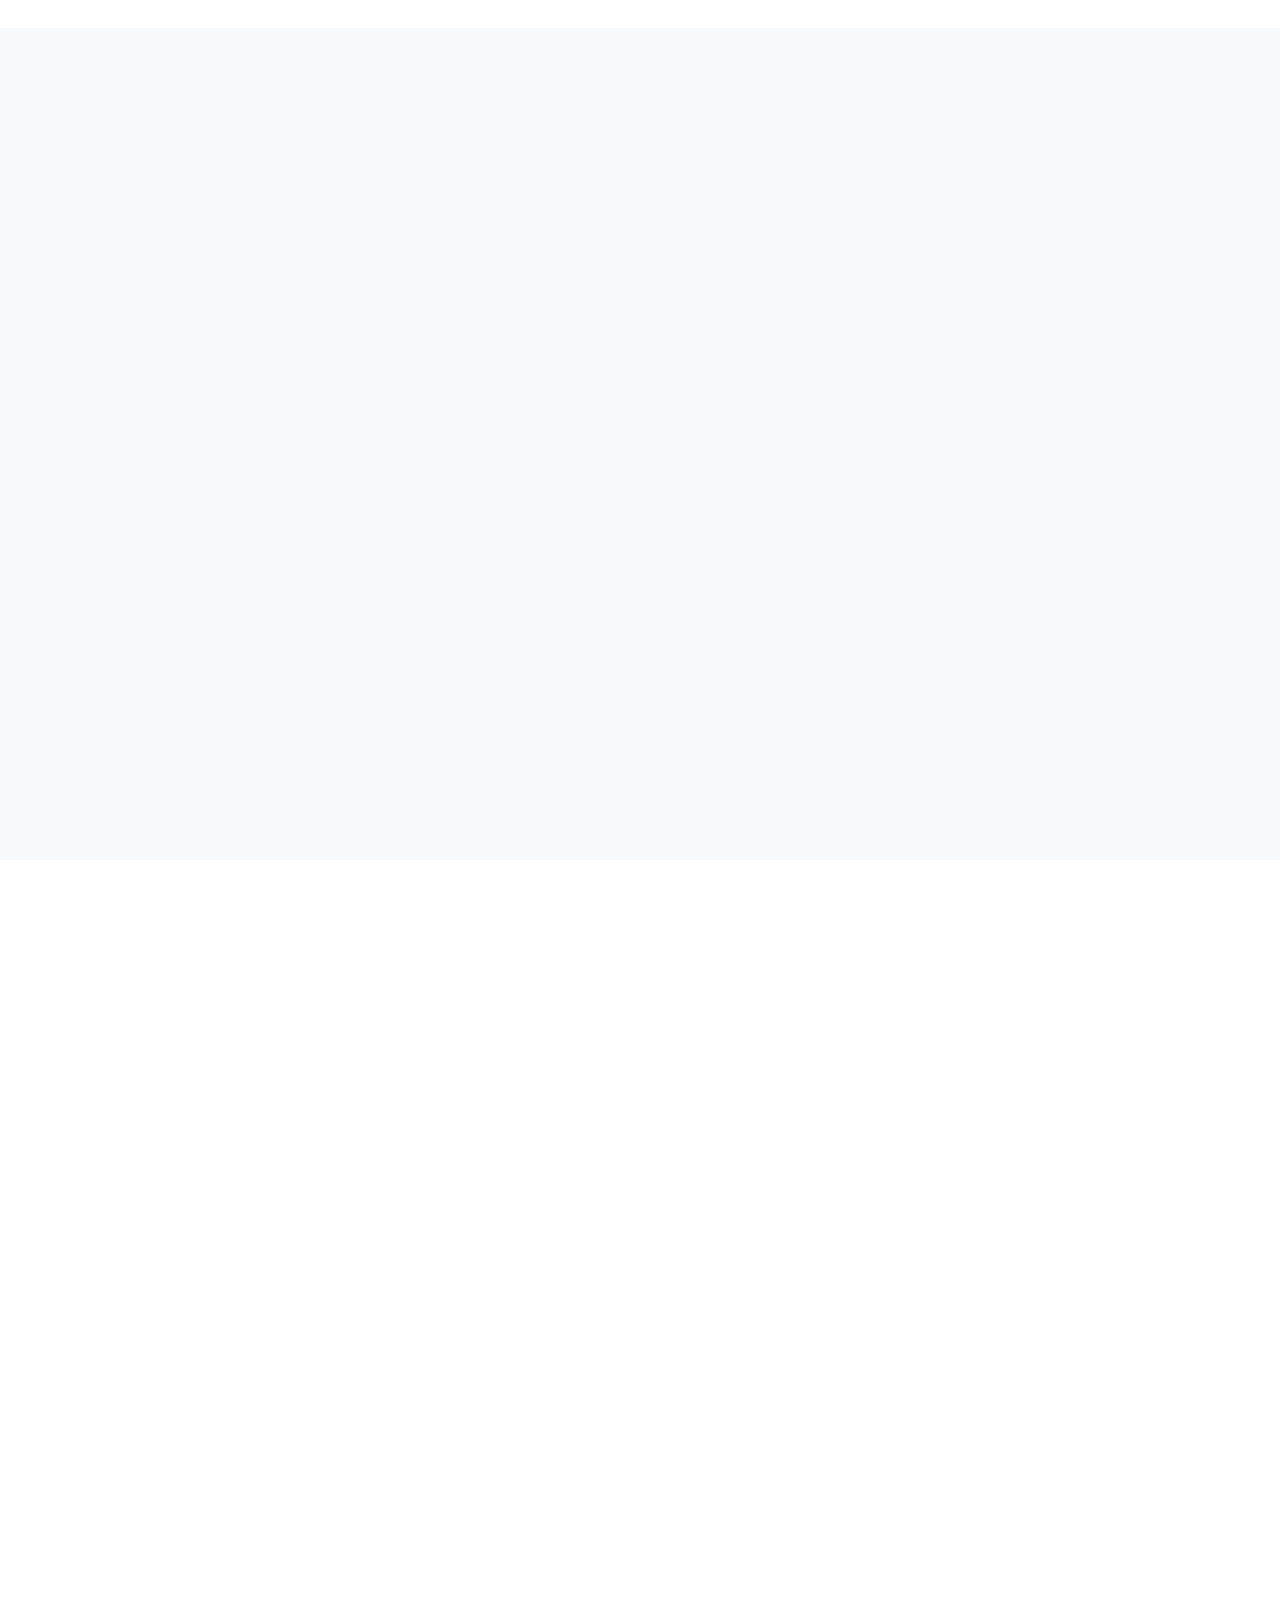
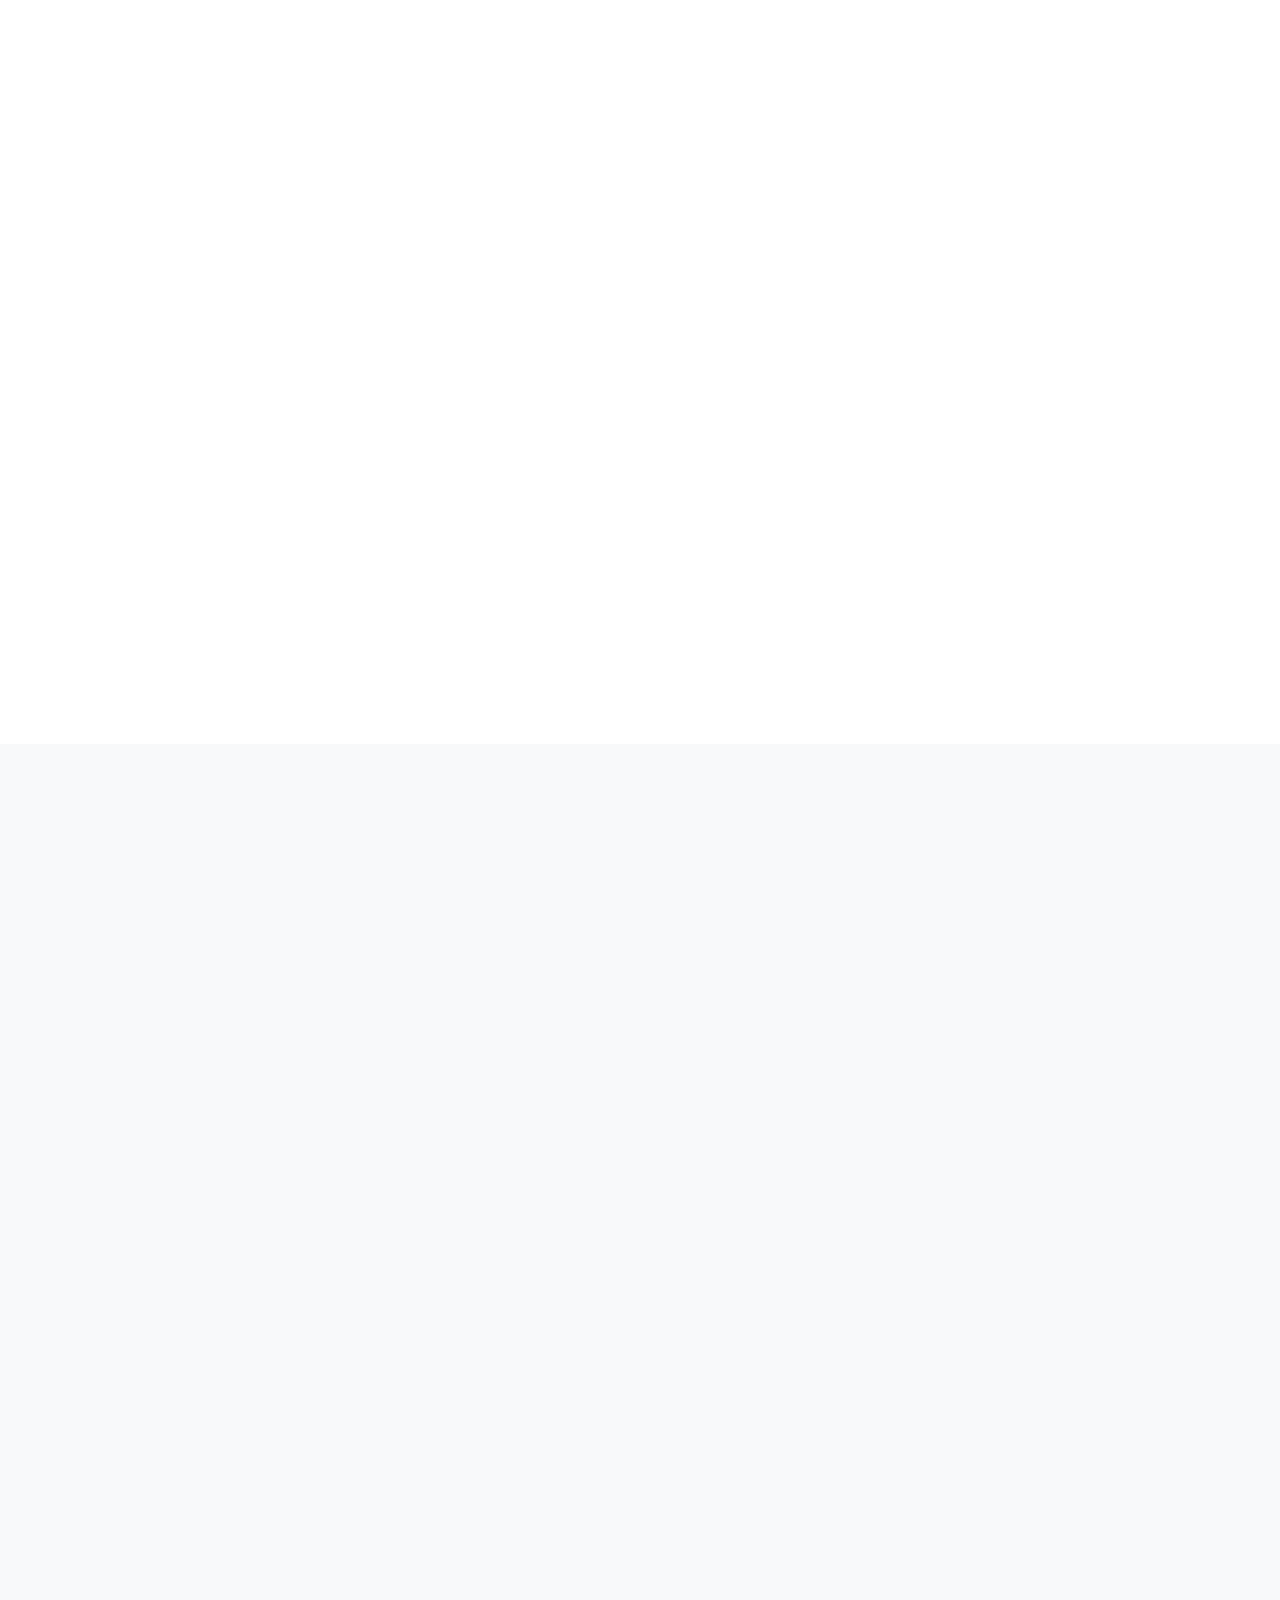
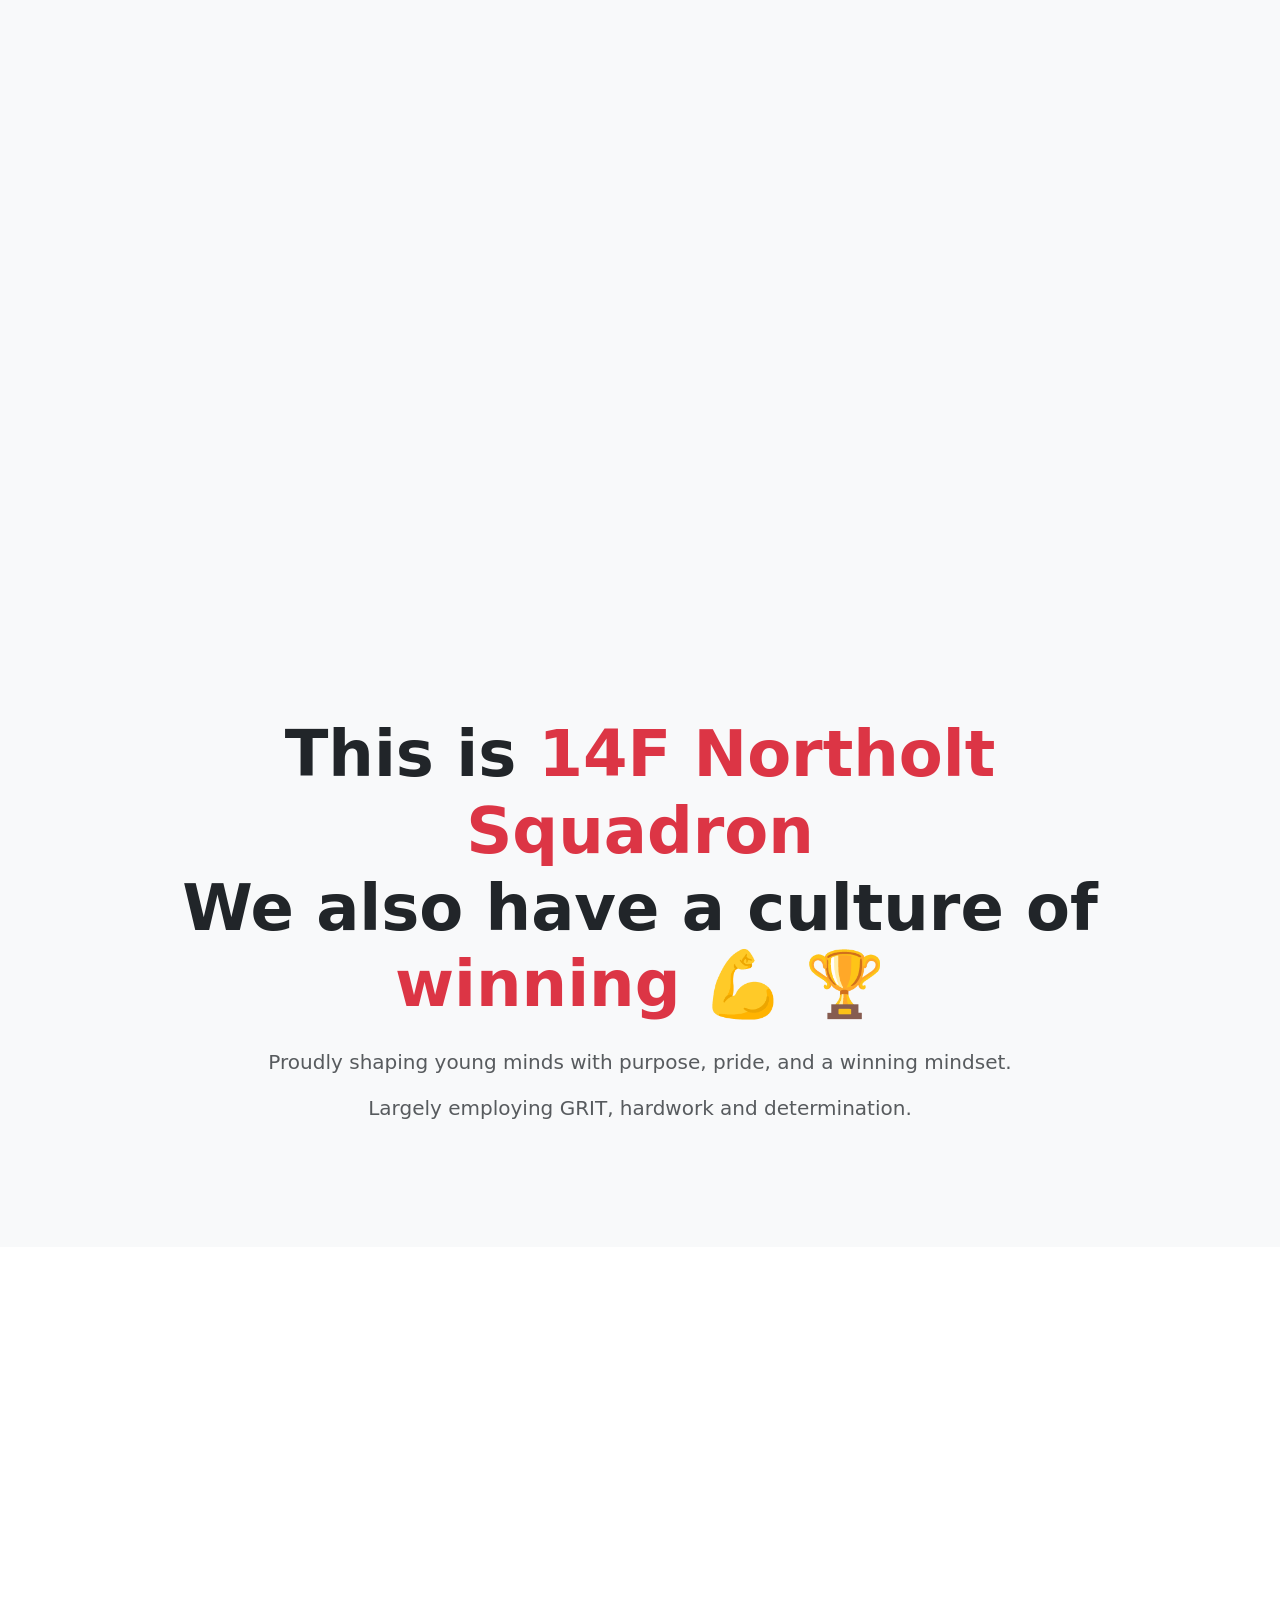
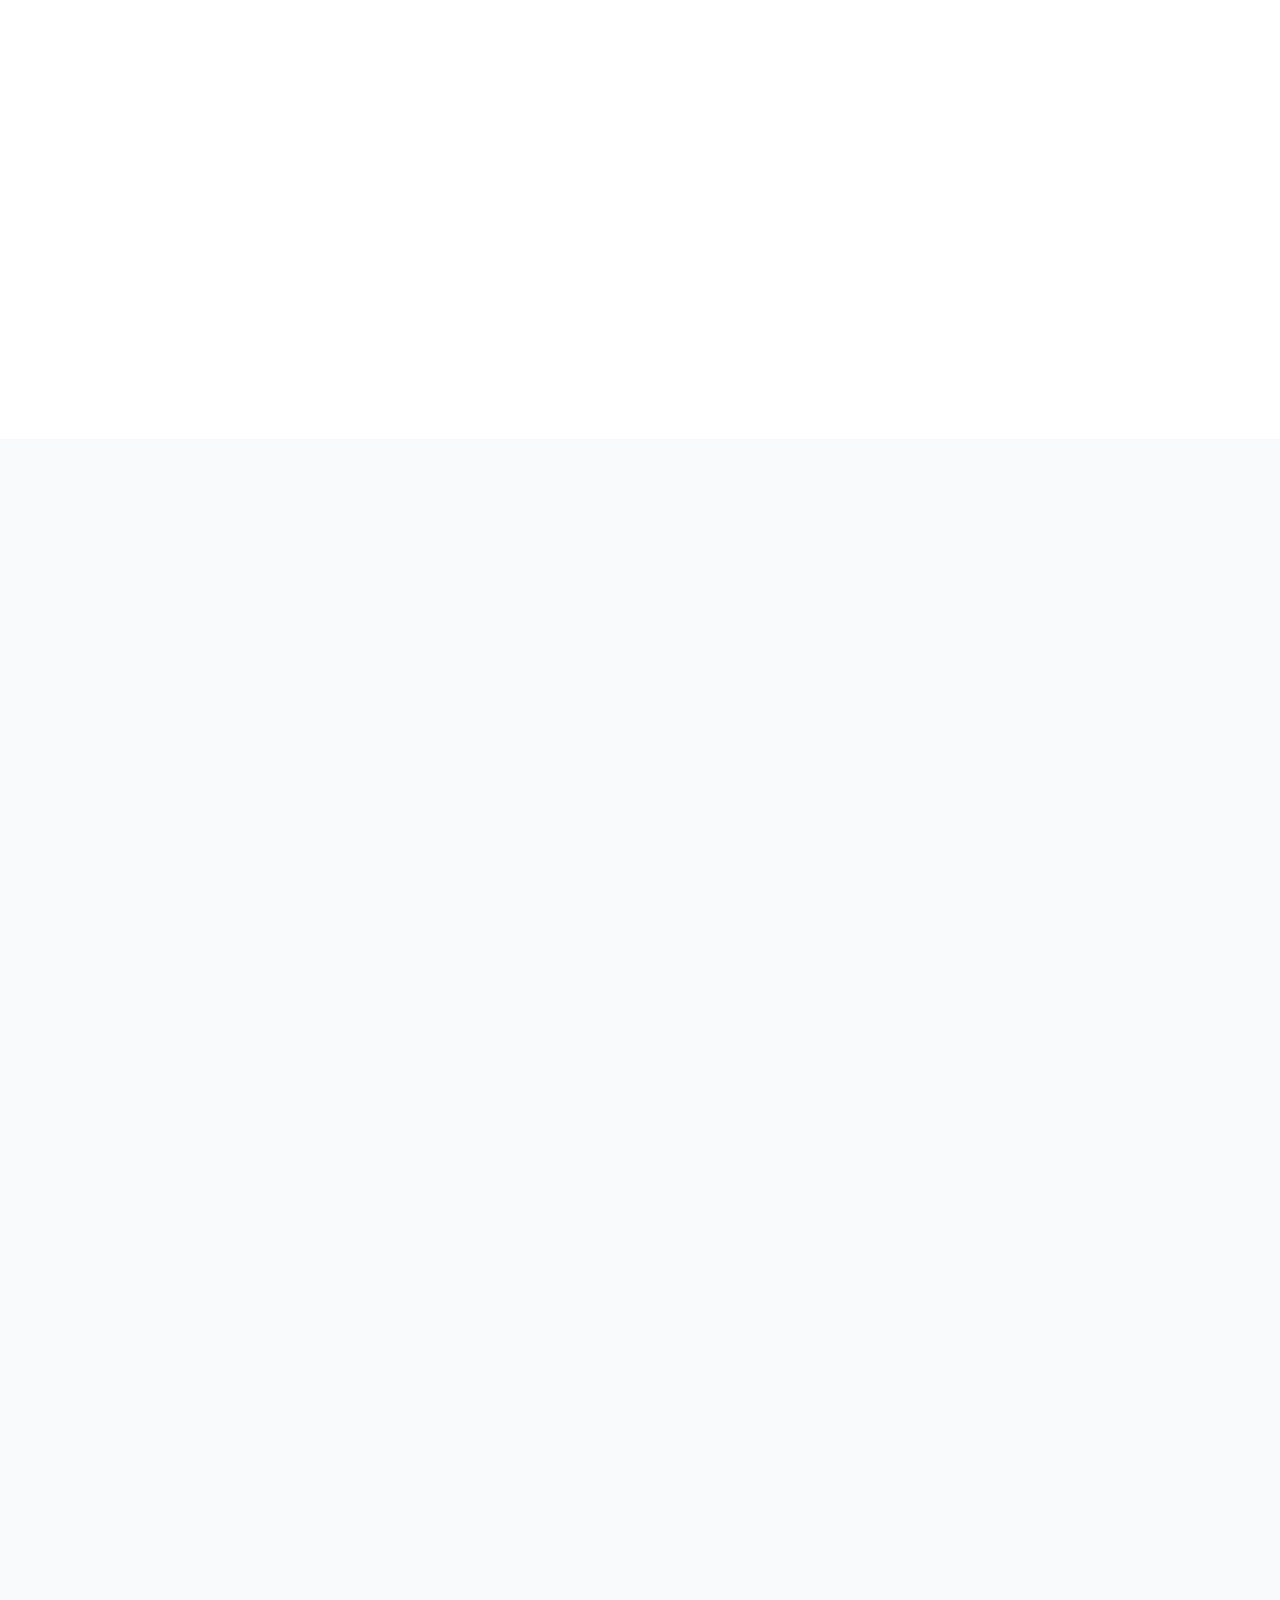
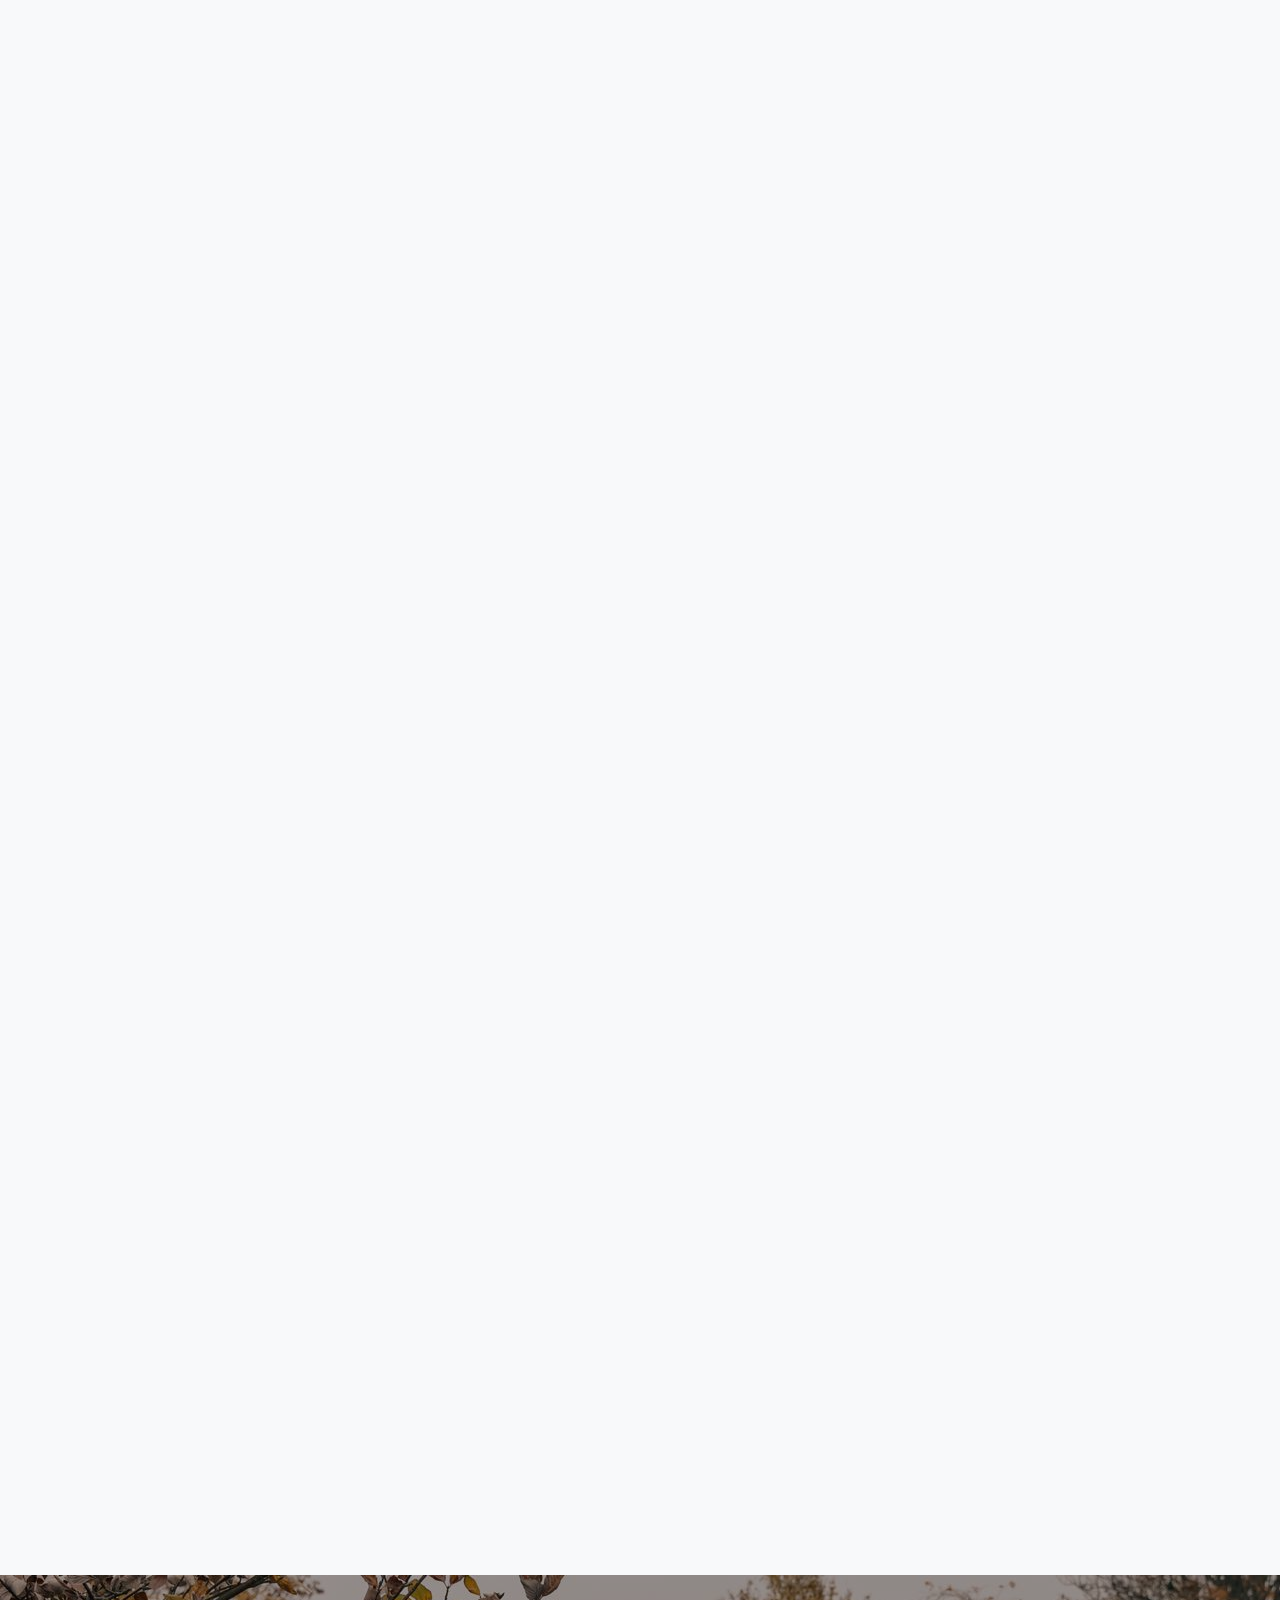
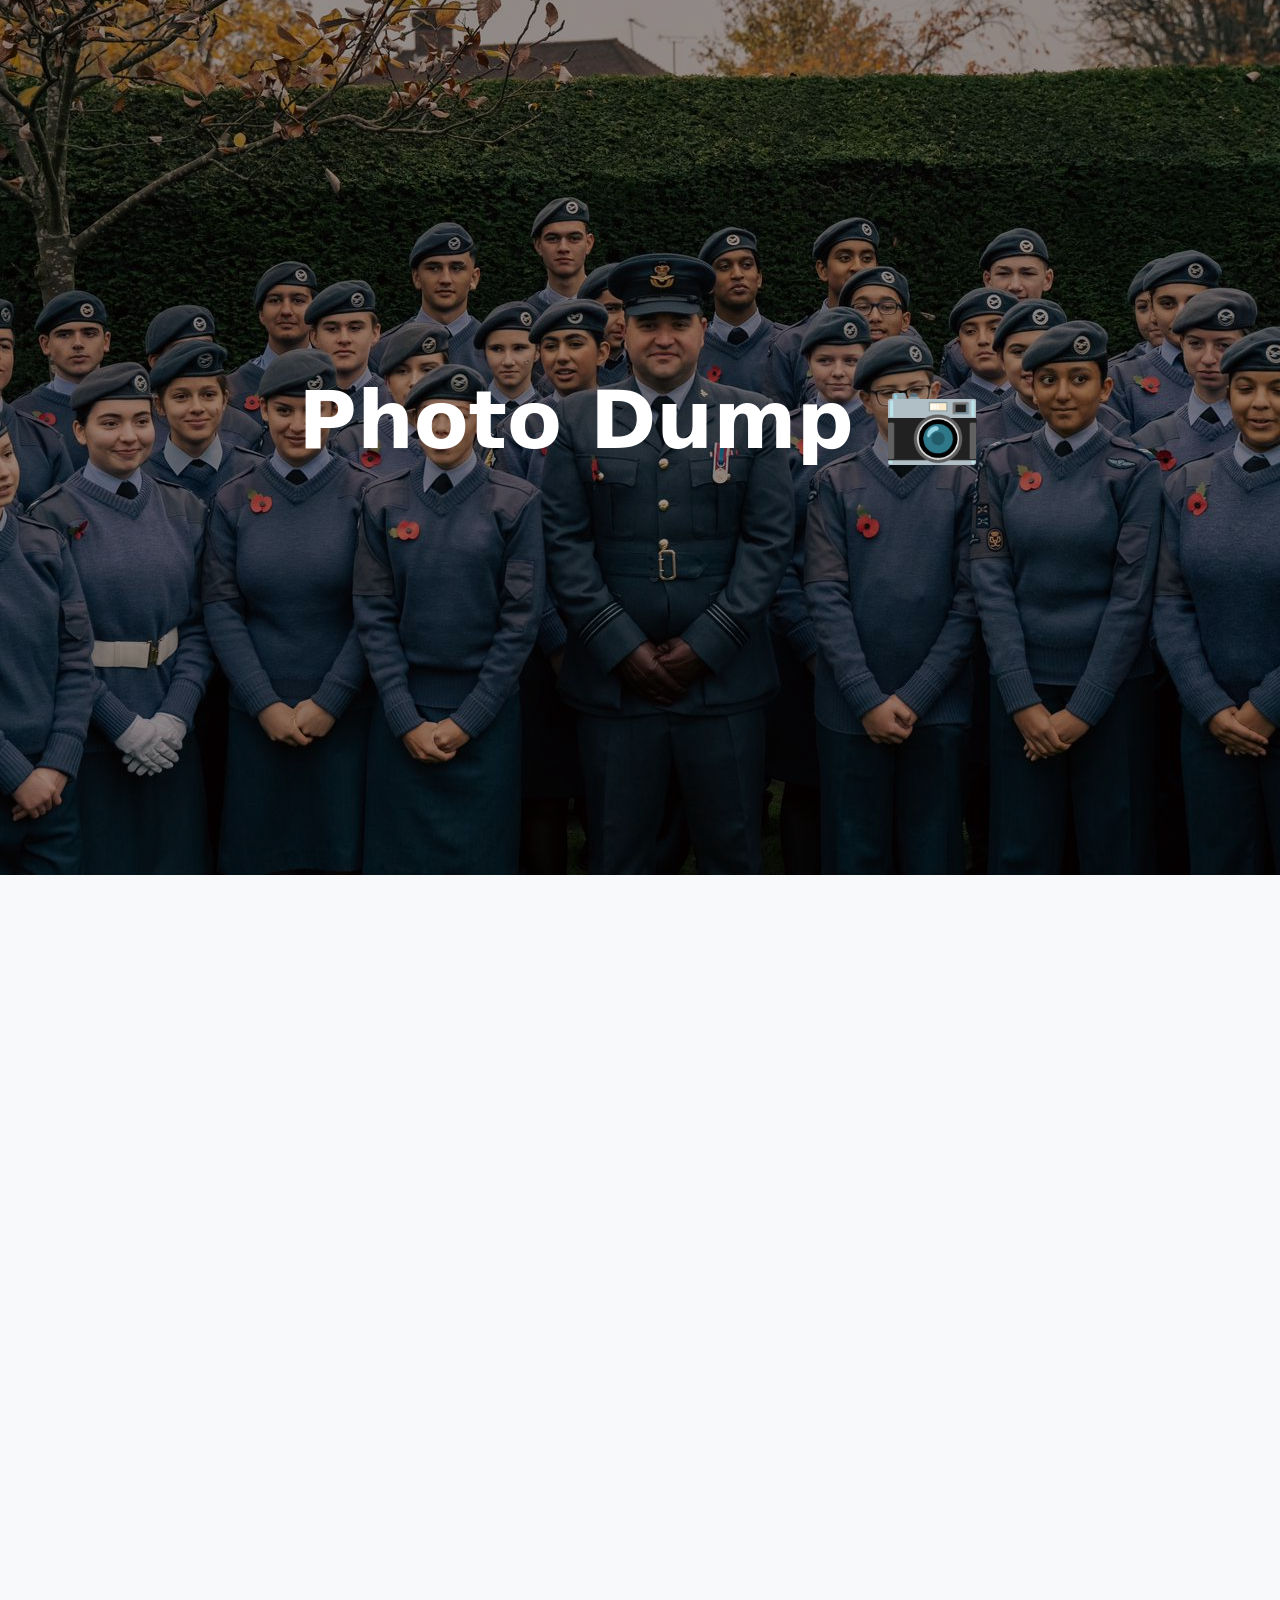
==== commit 2b7c7e02: "Fixed top photo reselution and Added Useful Links Section" ====
--- a/index.html
+++ b/index.html
@@ -1,508 +1,1060 @@
 <!doctype html>
 <html class="h-100" lang="en">
-
-  <head>
-    <meta charset="utf-8">
-    <meta name="viewport"
-      content="width=device-width,initial-scale=1,shrink-to-fit=no">
-    <meta name="description"
-      content="14F Northolt Squadron RAFAC">
-    <meta name="author" content="">
-    <meta name="generator" content="">
-    <meta name="HandheldFriendly" content="true">
-    <title>14F Northolt Squadron</title>
-    <link rel="stylesheet" href="css/theme.min.css">
-    <link rel="stylesheet" href="css/custom.css">
-    <link
-      href="https://cdn.jsdelivr.net/npm/bootstrap@5.3.5/dist/css/bootstrap.min.css"
-      rel="stylesheet"
-      integrity="sha384-SgOJa3DmI69IUzQ2PVdRZhwQ+dy64/BUtbMJw1MZ8t5HZApcHrRKUc4W0kG879m7"
-      crossorigin="anonymous">
-
-    <style>
-
-/* inter-300 - latin */
-@font-face {
-  font-family: 'Inter';
-  font-style: normal;
-  font-weight: 300;
-  font-display: swap;
-  src: local(''),
-       url('./fonts/inter-v12-latin-300.woff2') format('woff2'), /* Chrome 26+, Opera 23+, Firefox 39+ */
-       url('./fonts/inter-v12-latin-300.woff') format('woff'); /* Chrome 6+, Firefox 3.6+, IE 9+, Safari 5.1+ */
-}
-
-@font-face {
-  font-family: 'Inter';
-  font-style: normal;
-  font-weight: 500;
-  font-display: swap;
-  src: local(''),
-       url('./fonts/inter-v12-latin-500.woff2') format('woff2'), /* Chrome 26+, Opera 23+, Firefox 39+ */
-       url('./fonts/inter-v12-latin-500.woff') format('woff'); /* Chrome 6+, Firefox 3.6+, IE 9+, Safari 5.1+ */
-}
-@font-face {
-  font-family: 'Inter';
-  font-style: normal;
-  font-weight: 700;
-  font-display: swap;
-  src: local(''),
-       url('./fonts/inter-v12-latin-700.woff2') format('woff2'), /* Chrome 26+, Opera 23+, Firefox 39+ */
-       url('./fonts/inter-v12-latin-700.woff') format('woff'); /* Chrome 6+, Firefox 3.6+, IE 9+, Safari 5.1+ */
-}
-
-
-
-</style>
-
-  </head>
-
-  <body data-bs-spy="scroll" data-bs-target="#navScroll">
-    <nav id="navScroll"
-      class="navbar navbar-expand-lg fixed-top navbar-transparent" tabindex="0">
-
-      <div class="container">
-        <a class="navbar-brand pe-4 fs-4" href="/">
-          <img src="img/19.png" alt="Crest" width="32" height="32">
-          <span class="ms-1 fw-bolder">14F Northolt Squadron</span>
-        </a>
-
-        <button class="navbar-toggler" type="button" data-bs-toggle="collapse"
-          data-bs-target="#navbarSupportedContent"
-          aria-controls="navbarSupportedContent" aria-expanded="false"
-          aria-label="Toggle navigation">
-          <span class="navbar-toggler-icon"></span>
-        </button>
-        <div class="collapse navbar-collapse" id="navbarSupportedContent">
-          <ul class="navbar-nav me-auto mb-2 mb-lg-0">
-            <li class="nav-item">
-              <a class="nav-link" href="#aboutus">
-                About us
-              </a>
-            </li>
-            <li class="nav-item">
-              <a class="nav-link" href="#numbers">
-                Numbers
-              </a>
-            </li>
-            <li class="nav-item">
-              <a class="nav-link" href="#gallery">
-                Gallery
-              </a>
-            </li>
-            <li class="nav-item">
-              <a class="nav-link" href="#workwithus">
-                Join Us
-              </a>
-            </li>
-            <li class="nav-item">
-              <a class="nav-link" href="#winning">
-                Winning as a Habit
-              </a>
-            </li>
-
-          </ul>
-          <a href
-            data-splitbee-event="Click Download"
-            aria-label="Download this template"
-            class="link-dark pb-1 link-fancy me-2">
-            Download Joining Pack <svg xmlns="http://www.w3.org/2000/svg"
-              width="16" height="16" fill="currentColor"
-              class="bi bi-download ms-1" viewBox="0 0 16 16">
-              <path
-                d="M.5 9.9a.5.5 0 0 1 .5.5v2.5a1 1 0 0 0 1 1h12a1 1 0 0 0 1-1v-2.5a.5.5 0 0 1 1 0v2.5a2 2 0 0 1-2 2H2a2 2 0 0 1-2-2v-2.5a.5.5 0 0 1 .5-.5z" />
-              <path
-                d="M7.646 11.854a.5.5 0 0 0 .708 0l3-3a.5.5 0 0 0-.708-.708L8.5 10.293V1.5a.5.5 0 0 0-1 0v8.793L5.354 8.146a.5.5 0 1 0-.708.708l3 3z" />
-            </svg>
-          </a>
-
-        </div>
-      </div>
-    </nav>
-
-    <main>
-      <section
-        class="hero-section text-white d-flex align-items-center justify-content-center text-center">
-        <div class="background"></div>
-        <div class="overlay"></div>
-        <div class="content position-relative">
-          <h1 class="display-1 fw-bold">
-            <span style="color: white;">#</span><span
-              style="color: #e63946;">14F</span><span
-              style="color: white;"></span>
-          </h1>
-          <p class="lead">
-            This is 14F Northolt Squadron. We are a Royal Air Force Air Cadets
-            squadron based out of RAF Northolt. 👋
-          </p>
-        </div>
-      </section>
-
-      <div class="py-vh-5 w-100 overflow-hidden" id="workwithus">
-        <div class="container">
-          <div class="row d-flex justify-content-end">
-            <div class="col-lg-8" data-aos="fade-down">
-              <h2 class="display-6">
-                The Royal Air Force Air Cadets is one of the largest youth
-                organisations in the United Kingdom.
-                We aim to provide training for 13-20 year olds that will prepare
-                them for later life.
-              </h2>
-            </div>
-
-            <div class="col-lg-8" data-aos="fade-down">
-              <h2 class="display-6">
-                Please feel free to browse our website and contact us if you are
-                interested in joining.
-              </h2>
-            </div>
-          </div>
-
-          <div class="row d-flex justify-content-end mt-4">
-            <div class="col-lg-8" data-aos="fade-down">
-              <a href="https://www.raf.mod.uk/aircadets/" target="_blank"
-                class="btn custom-red me-2">RAFACs Site</a>
-              <a href="mailto:adj.14@rafac.mod.gov.uk" class="btn custom-red-outline">Contact Us</a>
-            </div>
-          </div>
-        </div>
-      </div>
-
-      <div class="py-vh-4 bg-gray-100 w-100 overflow-hidden" id="aboutus">
-        <div class="container">
-
-          <div class="row d-flex justify-content-between align-items-center">
-            <div class="col-lg-6">
-              <div class="row gx-5 d-flex">
-                <div class="col-md-11">
-                  <div
-                    class="shadow ratio ratio-16x9 rounded bg-cover bp-center align-self-end"
-                    data-aos="fade-right"
-                    style="background-image: url(img/34.jpeg);--bs-aspect-ratio: 50%;">
-                  </div>
-                </div>
-                <div class="col-md-5 offset-md-1">
-                  <div
-                    class="shadow ratio ratio-1x1 rounded bg-cover mt-5 bp-center float-end"
-                    data-aos="fade-up"
-                    style="background-image: url(img/15.jpeg);">
-                  </div>
-                </div>
-                <div class="col-md-6">
-                  <div
-                    class="col-12 shadow ratio rounded bg-cover mt-5 bp-center"
-                    data-aos="fade-left"
-                    style="background-image: url(img/24.jpeg);--bs-aspect-ratio: 150%;">
-                  </div>
-                </div>
-              </div>
-            </div>
-            <div class="col-lg-4">
-              <h3 class="py-5 border-top border-dark" data-aos="fade-left">We
-                have a lot to offer from shooting to air experience flights all
-                while doing our part for the local community</h3>
-              <!-- <p data-aos="fade-left" data-aos-delay="200">
+    <head>
+        <meta charset="utf-8" />
+        <meta
+            name="viewport"
+            content="width=device-width,initial-scale=1,shrink-to-fit=no"
+        />
+        <meta name="description" content="14F Northolt Squadron RAFAC" />
+        <meta name="author" content="" />
+        <meta name="generator" content="" />
+        <meta name="HandheldFriendly" content="true" />
+        <title>14F Northolt Squadron</title>
+        <script src="//code.jquery.com/jquery-1.11.0.min.js"></script>
+        <link rel="stylesheet" href="css/theme.min.css" />
+        <link rel="stylesheet" href="css/custom.css" />
+        <link
+            href="https://cdn.jsdelivr.net/npm/bootstrap@5.3.5/dist/css/bootstrap.min.css"
+            rel="stylesheet"
+        />
+
+        <style>
+            /* inter-300 - latin */
+            @font-face {
+                font-family: "Inter";
+                font-style: normal;
+                font-weight: 300;
+                font-display: swap;
+                src:
+                    local(""),
+                    url("./fonts/inter-v12-latin-300.woff2") format("woff2"),
+                    /* Chrome 26+, Opera 23+, Firefox 39+ */
+                        url("./fonts/inter-v12-latin-300.woff") format("woff"); /* Chrome 6+, Firefox 3.6+, IE 9+, Safari 5.1+ */
+            }
+
+            @font-face {
+                font-family: "Inter";
+                font-style: normal;
+                font-weight: 500;
+                font-display: swap;
+                src:
+                    local(""),
+                    url("./fonts/inter-v12-latin-500.woff2") format("woff2"),
+                    /* Chrome 26+, Opera 23+, Firefox 39+ */
+                        url("./fonts/inter-v12-latin-500.woff") format("woff"); /* Chrome 6+, Firefox 3.6+, IE 9+, Safari 5.1+ */
+            }
+            @font-face {
+                font-family: "Inter";
+                font-style: normal;
+                font-weight: 700;
+                font-display: swap;
+                src:
+                    local(""),
+                    url("./fonts/inter-v12-latin-700.woff2") format("woff2"),
+                    /* Chrome 26+, Opera 23+, Firefox 39+ */
+                        url("./fonts/inter-v12-latin-700.woff") format("woff"); /* Chrome 6+, Firefox 3.6+, IE 9+, Safari 5.1+ */
+            }
+        </style>
+    </head>
+
+    <!-- <body data-bs-spy="scroll" data-bs-target="#navScroll"> -->
+    <body>
+        <nav
+            id="navScroll"
+            class="navbar navbar-expand-lg fixed-top navbar-transparent"
+            tabindex="0"
+        >
+            <div class="container">
+                <a class="navbar-brand pe-4 fs-4" href="/">
+                    <img src="img/19.png" alt="Crest" width="32" height="32" />
+                    <span class="ms-1 fw-bolder">14F Northolt Squadron</span>
+                </a>
+
+                <button
+                    class="navbar-toggler"
+                    type="button"
+                    data-bs-toggle="collapse"
+                    data-bs-target="#navbarSupportedContent"
+                    aria-controls="navbarSupportedContent"
+                    aria-expanded="false"
+                    aria-label="Toggle navigation"
+                    id="toggle"
+                >
+                    <span class="navbar-toggler-icon"></span>
+                </button>
+                <div
+                    class="collapse navbar-collapse"
+                    id="navbarSupportedContent"
+                    style="background-color: rgba(255, 255, 255, 0)"
+                >
+                    <ul class="navbar-nav me-auto mb-2 mb-lg-0">
+                        <li class="nav-item">
+                            <a class="nav-link" href="#aboutus"> About us </a>
+                        </li>
+                        <li class="nav-item">
+                            <a class="nav-link" href="#numbers"> Numbers </a>
+                        </li>
+                        <li class="nav-item">
+                            <a class="nav-link" href="#gallery"> Gallery </a>
+                        </li>
+                        <li class="nav-item">
+                            <a class="nav-link" href="#workwithus"> Join Us </a>
+                        </li>
+                        <li class="nav-item">
+                            <a class="nav-link" href="#winning">
+                                Winning as a Habit
+                            </a>
+                        </li>
+                        <li class="nav-item dropdown">
+                            <a
+                                class="nav-link dropdown-toggle mod-menu__heading nav-header"
+                                href="#"
+                                id="hangarDropdown"
+                                role="button"
+                                data-bs-toggle="dropdown"
+                                aria-expanded="false"
+                            >
+                                Useful Links
+                                <span
+                                    class="parent-indicator j51-inline-icon"
+                                    aria-hidden="true"
+                                ></span>
+                            </a>
+                            <ul
+                                class="dropdown-menu"
+                                aria-labelledby="hangarDropdown"
+                            >
+                                <li>
+                                    <a
+                                        class="dropdown-item"
+                                        href="https://www.bader.mod.uk/"
+                                        target="_blank"
+                                        >Bader</a
+                                    >
+                                </li>
+                                <li>
+                                    <a
+                                        class="dropdown-item"
+                                        href="https://learn.bader.mod.uk/"
+                                        target="_blank"
+                                        >RAFAC Learn</a
+                                    >
+                                </li>
+                                <li>
+                                    <a
+                                        class="dropdown-item"
+                                        href="https://cadets.bader.mod.uk/"
+                                        target="_blank"
+                                        >Cadet Portal</a
+                                    >
+                                </li>
+                                <!-- <li>
+                                    <a
+                                        class="dropdown-item"
+                                        href="https://www.amazon.co.uk/hz/wishlist/ls/3NVEWVTOG4SDW?ref_=wl_share"
+                                        target="_blank"
+                                        >Amazon Wish List</a
+                                    >
+                                </li> -->
+                                <li>
+                                    <a
+                                        class="dropdown-item"
+                                        href="https://manage.gocardless.com/sign-in?redirect=%2F"
+                                        target="_blank"
+                                        >GoCardless</a
+                                    >
+                                </li>
+                            </ul>
+                        </li>
+                    </ul>
+                    <a
+                        href
+                        data-splitbee-event="Click Download"
+                        aria-label="Download this template"
+                        class="link-dark pb-1 link-fancy me-2"
+                    >
+                        Download Joining Pack
+                        <svg
+                            xmlns="http://www.w3.org/2000/svg"
+                            width="16"
+                            height="16"
+                            fill="currentColor"
+                            class="bi bi-download ms-1"
+                            viewBox="0 0 16 16"
+                        >
+                            <path
+                                d="M.5 9.9a.5.5 0 0 1 .5.5v2.5a1 1 0 0 0 1 1h12a1 1 0 0 0 1-1v-2.5a.5.5 0 0 1 1 0v2.5a2 2 0 0 1-2 2H2a2 2 0 0 1-2-2v-2.5a.5.5 0 0 1 .5-.5z"
+                            />
+                            <path
+                                d="M7.646 11.854a.5.5 0 0 0 .708 0l3-3a.5.5 0 0 0-.708-.708L8.5 10.293V1.5a.5.5 0 0 0-1 0v8.793L5.354 8.146a.5.5 0 1 0-.708.708l3 3z"
+                            />
+                        </svg>
+                    </a>
+                </div>
+            </div>
+        </nav>
+
+        <main>
+            <section
+                class="hero-section text-white d-flex align-items-center justify-content-center text-center"
+            >
+                <div class="background"></div>
+                <div class="overlay"></div>
+                <div class="content position-relative">
+                    <h1 class="display-1 fw-bold">
+                        <span style="color: white">#</span
+                        ><span style="color: #e63946">14F</span
+                        ><span style="color: white"></span>
+                    </h1>
+                    <p class="lead">
+                        This is 14F Northolt Squadron. We are a Royal Air Force
+                        Air Cadets squadron based out of RAF Northolt. 👋
+                    </p>
+                </div>
+            </section>
+
+            <div class="py-vh-5 w-100 overflow-hidden" id="workwithus">
+                <div class="container">
+                    <div class="row d-flex justify-content-end">
+                        <div class="col-lg-8" data-aos="fade-down">
+                            <h2 class="display-6">
+                                The Royal Air Force Air Cadets is one of the
+                                largest youth organisations in the United
+                                Kingdom. We aim to provide training for 13-20
+                                year olds that will prepare them for later life.
+                            </h2>
+                        </div>
+
+                        <div class="col-lg-8" data-aos="fade-down">
+                            <h2 class="display-6">
+                                Please feel free to browse our website and
+                                contact us if you are interested in joining.
+                            </h2>
+                        </div>
+                    </div>
+
+                    <div class="row d-flex justify-content-end mt-4">
+                        <div class="col-lg-8" data-aos="fade-down">
+                            <a
+                                href="https://www.raf.mod.uk/aircadets/"
+                                target="_blank"
+                                class="btn custom-red me-2"
+                                >RAFACs Site</a
+                            >
+                            <a
+                                href="mailto:adj.14@rafac.mod.gov.uk"
+                                class="btn custom-red-outline"
+                                >Contact Us</a
+                            >
+                        </div>
+                    </div>
+                </div>
+            </div>
+
+            <div class="py-vh-4 bg-gray-100 w-100 overflow-hidden" id="aboutus">
+                <div class="container">
+                    <div
+                        class="row d-flex justify-content-between align-items-center"
+                    >
+                        <div class="col-lg-6">
+                            <div class="row gx-5 d-flex">
+                                <div class="col-md-11">
+                                    <div
+                                        class="shadow ratio ratio-16x9 rounded bg-cover bp-center align-self-end"
+                                        data-aos="fade-right"
+                                        style="
+                                            background-image: url(img/34.jpeg);
+                                            --bs-aspect-ratio: 50%;
+                                        "
+                                    ></div>
+                                </div>
+                                <div class="col-md-5 offset-md-1">
+                                    <div
+                                        class="shadow ratio ratio-1x1 rounded bg-cover mt-5 bp-center float-end"
+                                        data-aos="fade-up"
+                                        style="
+                                            background-image: url(img/15.jpeg);
+                                        "
+                                    ></div>
+                                </div>
+                                <div class="col-md-6">
+                                    <div
+                                        class="col-12 shadow ratio rounded bg-cover mt-5 bp-center"
+                                        data-aos="fade-left"
+                                        style="
+                                            background-image: url(img/24.jpeg);
+                                            --bs-aspect-ratio: 150%;
+                                        "
+                                    ></div>
+                                </div>
+                            </div>
+                        </div>
+                        <div class="col-lg-4">
+                            <h3
+                                class="py-5 border-top border-dark"
+                                data-aos="fade-left"
+                            >
+                                We have a lot to offer from shooting to air
+                                experience flights all while doing our part for
+                                the local community
+                            </h3>
+                            <!-- <p data-aos="fade-left" data-aos-delay="200">
               </p> -->
-              <!-- <p>
+                            <!-- <p>
                 <a href="#" class="link-fancy link-dark" data-aos="fade-left"
                   data-aos-delay="400">Learn more
                 </a>
               </p> -->
-            </div>
-          </div>
-
-        </div>
-      </div>
-
-      <div class="py-vh-5 w-100 overflow-hidden" id="numbers">
-        <div class="container">
-          <div class="row d-flex justify-content-between align-items-center">
-            <div class="col-lg-5">
-              <h3 class="py-5 border-top border-dark" data-aos="fade-right">Our
-                numbers</h3>
-            </div>
-            <div class="col-lg-6">
-              <div class="row">
-                <div class="col-12">
-                  <h2 class="display-6 mb-5" data-aos="fade-down">There is no
-                    denying it we are a big squadron, but with that comes a
-                    super qualified staff team 🚀</h2>
-                </div>
-                <div class="col-lg-6" data-aos="fade-up">
-                  <div class="display-1 fw-bold py-4">120+</div>
-                  <p class="text-black-50">Cadets on squadron</p>
-                </div>
-                <div class="col-lg-6" data-aos="fade-up">
-                  <div class="display-1 fw-bold py-4">26</div>
-                  <p class="text-black-50">Adult Volunteers</p>
-                </div>
-              </div>
-            </div>
-          </div>
-
-        </div>
-      </div>
-
-      <div class="container py-vh-4 w-100 overflow-hidden">
-        <div class="row d-flex justify-content-center align-items-center">
-
-          <!-- Left: Portrait image -->
-          <div class="col-lg-5 mb-4 mb-lg-0" data-aos="fade-right" style="padding-right: 0.5rem!important;">
-            <img src="img/3.jpeg" class="img-fluid rounded shadow" alt="Portrait of Sqn Ldr Chris Da Camara">
-          </div>
-
-          <!-- Right: Quote content -->
-          <div class="col-md-7" data-aos="fade-left">
-            <blockquote>
-              <div class="fs-4 my-3 fw-light pt-4 border-bottom pb-3">
-                "14F (Northolt) Squadron is a truly unique unit, not just because of our location on an active RAF station, but because of the incredible people who make it what it is. Our cadets and volunteers come together to create an environment that’s dynamic, inclusive, and constantly striving for excellence. We’re proud to offer a full and varied Air Cadet experience, with opportunities that reflect the spirit and professionalism of the Royal Air Force. It’s a privilege to lead a team so passionate about helping young people thrive.”
-              </div>
-              <span><strong>Sqn Ldr Chris Da Camara</strong>, Officer Commanding</span>
-            </blockquote>
-          </div>
-
-        </div>
-      </div>
-
-      <div class="position-relative overflow-hidden w-100 bg-light py-vh-5">
-        <div class="container">
-          <div class="d-flex flex-wrap justify-content-center gap-4">
-
-                <div class="col-auto" data-aos="fade-up">
-                  <img src="img/32.jpeg" class="gallery-img rounded shadow" alt="gallery image">
-                </div>
-
-                <div class="col-auto" data-aos="fade-up" data-aos-delay="200">
-                  <img src="img/16.jpeg" class="gallery-img rounded shadow" alt="gallery image">
-                </div>
-
-                <div class="col-auto" data-aos="fade-up" data-aos-delay="400">
-                  <img src="img/31.jpeg" class="gallery-img rounded shadow" alt="gallery image">
-                </div>
-
-                <div class="col-auto" data-aos="fade-up" data-aos-delay="600">
-                  <img src="img/25.jpeg" class="gallery-img rounded shadow" alt="gallery image">
-                </div>
-
-                <div class="col-auto" data-aos="fade-up" data-aos-delay="800">
-                  <img src="img/35.jpeg" class="gallery-img rounded shadow" alt="gallery image">
-                </div>
-
-                <div class="col-auto" data-aos="fade-up" data-aos-delay="800">
-                  <img src="img/22.jpeg" class="gallery-img rounded shadow" alt="gallery image">
-                </div>
-
-              </div>
-            </div>
-          </div>
-
-      <div class="position-relative overflow-hidden w-100 bg-light py-vh-5" id="winning">
-        <div class="container">
-          <div class="row justify-content-center text-center">
-            <div class="col-lg-10" data-aos="zoom-in">
-              <h1 class="display-3 fw-bold mb-4">
-                This is <span class="text-danger">14F Northolt Squadron</span><br>
-                We also have a culture of <span class="text-danger">winning</span> 💪 🏆
-              </h1>
-              <p class="lead text-muted">
-                Proudly shaping young minds with purpose, pride, and a winning mindset. </p><p class="lead text-muted"> Largely employing GRIT, hardwork and determination.
-              </p>
-            </div>
-          </div>
-        </div>
-      </div>
-
-      <div class="container py-vh-5" id="achievements">
-        <div class="row justify-content-center text-center mb-5">
-          <div class="col-lg-10">
-            <h2 class="display-5 fw-bold text-danger" data-aos="fade-up">SNAPSHOT: ACHIEVEMENTS</h2>
-            <p class="lead text-muted" data-aos="fade-up" data-aos-delay="100">
-              A track record of excellence, discipline, and proud firsts.
-            </p>
-          </div>
-        </div>
-
-        <div class="row justify-content-center">
-          <div class="col-lg-8">
-            <ul class="list-unstyled fs-5 lh-lg">
-              <li data-aos="fade-up"><strong>2 ×</strong> Middlesex Wing Elworthy Competition Winners</li>
-              <li data-aos="fade-up" data-aos-delay="100"><strong>2 ×</strong> GL RFCA Tri Service Elworthy Winners <em>(a first for an Air Cadet Unit!)</em></li>
-              <li data-aos="fade-up" data-aos-delay="200"><strong>14 ×</strong> Sport Trophies at Wing Sporting Events</li>
-              <li data-aos="fade-up" data-aos-delay="300"><strong>6 ×</strong> Shooting Competition Trophies <em>(most Cadet 100 winners on a squadron, ever)</em></li>
-              <li data-aos="fade-up" data-aos-delay="400"><strong>6 ×</strong> Cadet D1 Certificate Awards</li>
-              <li data-aos="fade-up" data-aos-delay="500"><strong>1 ×</strong> Station Commander's Cadet <em>(first from Middlesex Wing in 22 years)</em></li>
-              <li data-aos="fade-up" data-aos-delay="600"><strong>1 ×</strong> Squadron Commander of the Year <em>(2025 GL RFCA Awards)</em></li>
-              <li data-aos="fade-up" data-aos-delay="700"><strong>2 ×</strong> Staff Commendations <em>(2025 GL RFCA Awards)</em></li>
-              <li data-aos="fade-up" data-aos-delay="800"><strong>1 ×</strong> Best CWO in the Wing Award</li>
-            </ul>
-          </div>
-        </div>
-      </div>
-
-
-
-      <div class="position-relative overflow-hidden w-100 bg-light py-vh-5">
-        <div class="container">
-          <div class="d-flex flex-wrap justify-content-center gap-4">
-
-            <div data-aos="fade-up">
-              <img src="img/6.jpeg" class="gallery-img rounded shadow" alt="gallery image">
-            </div>
-
-            <div data-aos="fade-up" data-aos-delay="200">
-              <img src="img/7.jpeg" class="gallery-img rounded shadow" alt="gallery image">
-            </div>
-
-            <div data-aos="fade-up" data-aos-delay="400">
-              <img src="img/5.jpeg" class="gallery-img rounded shadow" alt="gallery image">
-            </div>
-
-            <div data-aos="fade-up" data-aos-delay="600">
-              <img src="img/4.jpeg" class="gallery-img rounded shadow" alt="gallery image">
-            </div>
-
-            <div data-aos="fade-up" data-aos-delay="800">
-              <img src="img/8.jpeg" class="gallery-img rounded shadow" alt="gallery image">
-            </div>
-
-            <div data-aos="fade-up" data-aos-delay="1400">
-              <img src="img/11.jpeg" class="gallery-img rounded shadow" alt="gallery image">
-            </div>
-
-            <div data-aos="fade-up" data-aos-delay="1000">
-              <img src="img/26.jpeg" class="gallery-img rounded shadow" alt="gallery image">
-            </div>
-
-            <div data-aos="fade-up" data-aos-delay="1200">
-              <img src="img/9.jpeg" class="gallery-img rounded shadow" alt="gallery image">
-            </div>
-
-            <div data-aos="fade-up" data-aos-delay="1400">
-              <img src="img/10.jpeg" class="gallery-img rounded shadow" alt="gallery image">
-            </div>
-
-          </div>
-        </div>
-      </div>
-
-      <section
-      class="hero-section1 text-white d-flex align-items-center justify-content-center text-center" id="gallery">
-      <div class="background1"></div>
-      <div class="overlay"></div>
-      <div class="content position-relative">
-        <h1 class="display-1 fw-bold">
-          <span style="color: white;"></span>Photo Dump 📷<span
-            style="color: #e63946;"></span><span
-            style="color: white;"></span>
-        </h1>
-      </div>
-    </section>
-
-      <div class="position-relative overflow-hidden w-100 bg-light py-vh-5">
-        <div class="container">
-          <div class="d-flex flex-wrap justify-content-center gap-4">
-
-          <div  data-aos="fade-up"><img src="img/dump/1.arw" class="gallery-img rounded shadow" alt=""></div>
-          <div  data-aos="fade-up"><img src="img/dump/2.jpeg" class="gallery-img rounded shadow" alt=""></div>
-          <div  data-aos="fade-up"><img src="img/dump/3.jpeg" class="gallery-img rounded shadow" alt=""></div>
-          <div  data-aos="fade-up"><img src="img/dump/4.jpeg" class="gallery-img rounded shadow" alt=""></div>
-          <div  data-aos="fade-up"><img src="img/dump/5.jpeg" class="gallery-img rounded shadow" alt=""></div>
-          <div  data-aos="fade-up"><img src="img/dump/6.jpeg" class="gallery-img rounded shadow" alt=""></div>
-          <div  data-aos="fade-up"><img src="img/dump/7.jpeg" class="gallery-img rounded shadow" alt=""></div>
-          <div  data-aos="fade-up"><img src="img/dump/8.jpeg" class="gallery-img rounded shadow" alt=""></div>
-          <div  data-aos="fade-up"><img src="img/dump/9.jpeg" class="gallery-img rounded shadow" alt=""></div>
-          <div  data-aos="fade-up"><img src="img/dump/10.jpeg" class="gallery-img rounded shadow" alt=""></div>
-          <div  data-aos="fade-up"><img src="img/dump/11.jpeg" class="gallery-img rounded shadow" alt=""></div>
-          <div  data-aos="fade-up"><img src="img/dump/12.jpeg" class="gallery-img rounded shadow" alt=""></div>
-          <div  data-aos="fade-up"><img src="img/dump/13.jpeg" class="gallery-img rounded shadow" alt=""></div>
-          <div  data-aos="fade-up"><img src="img/dump/14.jpeg" class="gallery-img rounded shadow" alt=""></div>
-          <div  data-aos="fade-up"><img src="img/dump/15.jpeg" class="gallery-img rounded shadow" alt=""></div>
-          <div  data-aos="fade-up"><img src="img/dump/16.jpeg" class="gallery-img rounded shadow" alt=""></div>
-          <div  data-aos="fade-up"><img src="img/dump/17.jpeg" class="gallery-img rounded shadow" alt=""></div>
-          <div  data-aos="fade-up"><img src="img/dump/18.jpeg" class="gallery-img rounded shadow" alt=""></div>
-          <div  data-aos="fade-up"><img src="img/dump/19.jpeg" class="gallery-img rounded shadow" alt=""></div>
-          <div  data-aos="fade-up"><img src="img/dump/20.jpeg" class="gallery-img rounded shadow" alt=""></div>
-          <div  data-aos="fade-up"><img src="img/dump/21.jpeg" class="gallery-img rounded shadow" alt=""></div>
-          <div  data-aos="fade-up"><img src="img/dump/22.jpeg" class="gallery-img rounded shadow" alt=""></div>
-          <div  data-aos="fade-up"><img src="img/dump/23.jpeg" class="gallery-img rounded shadow" alt=""></div>
-          <div  data-aos="fade-up"><img src="img/dump/24.jpeg" class="gallery-img rounded shadow" alt=""></div>
-          <div  data-aos="fade-up"><img src="img/dump/25.jpeg" class="gallery-img rounded shadow" alt=""></div>
-          <div  data-aos="fade-up"><img src="img/dump/26.jpeg" class="gallery-img rounded shadow" alt=""></div>
-          <div  data-aos="fade-up"><img src="img/dump/27.jpeg" class="gallery-img rounded shadow" alt=""></div>
-          <div  data-aos="fade-up"><img src="img/dump/28.jpeg" class="gallery-img rounded shadow" alt=""></div>
-          <div  data-aos="fade-up"><img src="img/dump/29.jpeg" class="gallery-img rounded shadow" alt=""></div>
-          <div  data-aos="fade-up"><img src="img/dump/30.jpeg" class="gallery-img rounded shadow" alt=""></div>
-          <div  data-aos="fade-up"><img src="img/dump/31.jpeg" class="gallery-img rounded shadow" alt=""></div>
-          <div  data-aos="fade-up"><img src="img/dump/32.jpeg" class="gallery-img rounded shadow" alt=""></div>
-          <div  data-aos="fade-up"><img src="img/dump/33.jpeg" class="gallery-img rounded shadow" alt=""></div>
-          <div  data-aos="fade-up"><img src="img/dump/34.jpeg" class="gallery-img rounded shadow" alt=""></div>
-          <div  data-aos="fade-up"><img src="img/dump/35.jpeg" class="gallery-img rounded shadow" alt=""></div>
-          <div  data-aos="fade-up"><img src="img/dump/36.jpeg" class="gallery-img rounded shadow" alt=""></div>
-          <div  data-aos="fade-up"><img src="img/dump/37.jpeg" class="gallery-img rounded shadow" alt=""></div>
-          <div  data-aos="fade-up"><img src="img/dump/38.jpeg" class="gallery-img rounded shadow" alt=""></div>
-          <div  data-aos="fade-up"><img src="img/dump/39.jpeg" class="gallery-img rounded shadow" alt=""></div>
-          <div  data-aos="fade-up"><img src="img/dump/40.jpeg" class="gallery-img rounded shadow" alt=""></div>
-          <div  data-aos="fade-up"><img src="img/dump/41.jpeg" class="gallery-img rounded shadow" alt=""></div>
-          <div  data-aos="fade-up"><img src="img/dump/42.jpeg" class="gallery-img rounded shadow" alt=""></div>
-          </div>
-        </div>
-      </div>
-
-
-    </main>
-
-    <footer>
-      <div class="container small border-top">
-        <div class="row py-5 d-flex justify-content-between">
-
-          <div class="col-12 col-lg-6 col-xl-3 border-end p-5">
-            <address class="text-secondary mt-3">
-              <strong>14F Northolt Squadron RAFAC</strong><br>
-                  RAF Northolt<br><br>
-            </address>
-          </div>
-          <div class="col-12 col-lg-6 col-xl-3 p-5">
-            <h3 class="h6 mb-3">Subpages</h3>
-            <ul class="nav flex-column">
-              <li class="nav-item">
-                <a class="nav-link link-secondary ps-0" aria-current="page"
-                  href="404.html">404 System Page</a>
-              </li>
-            </ul>
-          </div>
-        </div>
-      </div>
-
-      <div class="container text-center py-3 small">Made by <a
-          href="" class="link-fancy"
-          target="_blank">a Cadet</a>
-      </div>
-    </footer>
-
-    <script src="js/bootstrap.bundle.min.js"></script>
-    <script src="js/aos.js"></script>
-    <script>
- AOS.init({
-   duration: 800, // values from 0 to 3000, with step 50ms
- });
- </script>
-
-    <script>
-  const header = document.querySelector(".navbar");
-
-  window.addEventListener("scroll", () => {
-    if (window.scrollY > 50) {
-      header.classList.add("scrolled");
-    } else {
-      header.classList.remove("scrolled");
-    }
-  });
-
-</script>
-    <script
-      src="https://cdn.jsdelivr.net/npm/bootstrap@5.3.5/dist/js/bootstrap.bundle.min.js"
-      integrity="sha384-k6d4wzSIapyDyv1kpU366/PK5hCdSbCRGRCMv+eplOQJWyd1fbcAu9OCUj5zNLiq"
-      crossorigin="anonymous"></script>
-
-  </body>
+                        </div>
+                    </div>
+                </div>
+            </div>
+
+            <div class="py-vh-5 w-100 overflow-hidden" id="numbers">
+                <div class="container">
+                    <div
+                        class="row d-flex justify-content-between align-items-center"
+                    >
+                        <div class="col-lg-5">
+                            <h3
+                                class="py-5 border-top border-dark"
+                                data-aos="fade-right"
+                            >
+                                Our numbers
+                            </h3>
+                        </div>
+                        <div class="col-lg-6">
+                            <div class="row">
+                                <div class="col-12">
+                                    <h2
+                                        class="display-6 mb-5"
+                                        data-aos="fade-down"
+                                    >
+                                        There is no denying it we are a big
+                                        squadron, but with that comes a super
+                                        qualified staff team 🚀
+                                    </h2>
+                                </div>
+                                <div class="col-lg-6" data-aos="fade-up">
+                                    <div class="display-1 fw-bold py-4">
+                                        120+
+                                    </div>
+                                    <p class="text-black-50">
+                                        Cadets on squadron
+                                    </p>
+                                </div>
+                                <div class="col-lg-6" data-aos="fade-up">
+                                    <div class="display-1 fw-bold py-4">26</div>
+                                    <p class="text-black-50">
+                                        Adult Volunteers
+                                    </p>
+                                </div>
+                            </div>
+                        </div>
+                    </div>
+                </div>
+            </div>
+
+            <div class="container py-vh-4 w-100 overflow-hidden">
+                <div
+                    class="row d-flex justify-content-center align-items-center"
+                >
+                    <!-- Left: Portrait image -->
+                    <div
+                        class="col-lg-5 mb-4 mb-lg-0"
+                        data-aos="fade-right"
+                        style="padding-right: 0.5rem !important"
+                    >
+                        <img
+                            src="img/3.jpeg"
+                            class="img-fluid rounded shadow"
+                            alt="Portrait of Sqn Ldr Chris Da Camara"
+                        />
+                    </div>
+
+                    <!-- Right: Quote content -->
+                    <div class="col-md-7" data-aos="fade-left">
+                        <blockquote>
+                            <div
+                                class="fs-4 my-3 fw-light pt-4 border-bottom pb-3"
+                            >
+                                "14F (Northolt) Squadron is a truly unique unit,
+                                not just because of our location on an active
+                                RAF station, but because of the incredible
+                                people who make it what it is. Our cadets and
+                                volunteers come together to create an
+                                environment that’s dynamic, inclusive, and
+                                constantly striving for excellence. We’re proud
+                                to offer a full and varied Air Cadet experience,
+                                with opportunities that reflect the spirit and
+                                professionalism of the Royal Air Force. It’s a
+                                privilege to lead a team so passionate about
+                                helping young people thrive.”
+                            </div>
+                            <span
+                                ><strong>Sqn Ldr Chris Da Camara</strong>,
+                                Officer Commanding</span
+                            >
+                        </blockquote>
+                    </div>
+                </div>
+            </div>
+
+            <div
+                class="position-relative overflow-hidden w-100 bg-light py-vh-5"
+            >
+                <div class="container">
+                    <div class="d-flex flex-wrap justify-content-center gap-4">
+                        <div class="col-auto" data-aos="fade-up">
+                            <img
+                                src="img/32.jpeg"
+                                class="gallery-img rounded shadow"
+                                alt="gallery image"
+                            />
+                        </div>
+
+                        <div
+                            class="col-auto"
+                            data-aos="fade-up"
+                            data-aos-delay="200"
+                        >
+                            <img
+                                src="img/16.jpeg"
+                                class="gallery-img rounded shadow"
+                                alt="gallery image"
+                            />
+                        </div>
+
+                        <div
+                            class="col-auto"
+                            data-aos="fade-up"
+                            data-aos-delay="400"
+                        >
+                            <img
+                                src="img/31.jpeg"
+                                class="gallery-img rounded shadow"
+                                alt="gallery image"
+                            />
+                        </div>
+
+                        <div
+                            class="col-auto"
+                            data-aos="fade-up"
+                            data-aos-delay="600"
+                        >
+                            <img
+                                src="img/25.jpeg"
+                                class="gallery-img rounded shadow"
+                                alt="gallery image"
+                            />
+                        </div>
+
+                        <div
+                            class="col-auto"
+                            data-aos="fade-up"
+                            data-aos-delay="800"
+                        >
+                            <img
+                                src="img/35.jpeg"
+                                class="gallery-img rounded shadow"
+                                alt="gallery image"
+                            />
+                        </div>
+
+                        <div
+                            class="col-auto"
+                            data-aos="fade-up"
+                            data-aos-delay="800"
+                        >
+                            <img
+                                src="img/22.jpeg"
+                                class="gallery-img rounded shadow"
+                                alt="gallery image"
+                            />
+                        </div>
+                    </div>
+                </div>
+            </div>
+
+            <div
+                class="position-relative overflow-hidden w-100 bg-light py-vh-5"
+                id="winning"
+            >
+                <div class="container">
+                    <div class="row justify-content-center text-center">
+                        <div class="col-lg-10" data-aos="zoom-in">
+                            <h1 class="display-3 fw-bold mb-4">
+                                This is
+                                <span class="text-danger"
+                                    >14F Northolt Squadron</span
+                                ><br />
+                                We also have a culture of
+                                <span class="text-danger">winning</span> 💪 🏆
+                            </h1>
+                            <p class="lead text-muted">
+                                Proudly shaping young minds with purpose, pride,
+                                and a winning mindset.
+                            </p>
+                            <p class="lead text-muted">
+                                Largely employing GRIT, hardwork and
+                                determination.
+                            </p>
+                        </div>
+                    </div>
+                </div>
+            </div>
+
+            <div class="container py-vh-5" id="achievements">
+                <div class="row justify-content-center text-center mb-5">
+                    <div class="col-lg-10">
+                        <h2
+                            class="display-5 fw-bold text-danger"
+                            data-aos="fade-up"
+                        >
+                            SNAPSHOT: ACHIEVEMENTS
+                        </h2>
+                        <p
+                            class="lead text-muted"
+                            data-aos="fade-up"
+                            data-aos-delay="100"
+                        >
+                            A track record of excellence, discipline, and proud
+                            firsts.
+                        </p>
+                    </div>
+                </div>
+
+                <div class="row justify-content-center">
+                    <div class="col-lg-8">
+                        <ul class="list-unstyled fs-5 lh-lg">
+                            <li data-aos="fade-up">
+                                <strong>2 ×</strong> Middlesex Wing Elworthy
+                                Competition Winners
+                            </li>
+                            <li data-aos="fade-up" data-aos-delay="100">
+                                <strong>2 ×</strong> GL RFCA Tri Service
+                                Elworthy Winners
+                                <em>(a first for an Air Cadet Unit!)</em>
+                            </li>
+                            <li data-aos="fade-up" data-aos-delay="200">
+                                <strong>14 ×</strong> Sport Trophies at Wing
+                                Sporting Events
+                            </li>
+                            <li data-aos="fade-up" data-aos-delay="300">
+                                <strong>6 ×</strong> Shooting Competition
+                                Trophies
+                                <em
+                                    >(most Cadet 100 winners on a squadron,
+                                    ever)</em
+                                >
+                            </li>
+                            <li data-aos="fade-up" data-aos-delay="400">
+                                <strong>6 ×</strong> Cadet D1 Certificate Awards
+                            </li>
+                            <li data-aos="fade-up" data-aos-delay="500">
+                                <strong>1 ×</strong> Station Commander's Cadet
+                                <em>(first from Middlesex Wing in 22 years)</em>
+                            </li>
+                            <li data-aos="fade-up" data-aos-delay="600">
+                                <strong>1 ×</strong> Squadron Commander of the
+                                Year <em>(2025 GL RFCA Awards)</em>
+                            </li>
+                            <li data-aos="fade-up" data-aos-delay="700">
+                                <strong>2 ×</strong> Staff Commendations
+                                <em>(2025 GL RFCA Awards)</em>
+                            </li>
+                            <li data-aos="fade-up" data-aos-delay="800">
+                                <strong>1 ×</strong> Best CWO in the Wing Award
+                            </li>
+                        </ul>
+                    </div>
+                </div>
+            </div>
+
+            <div
+                class="position-relative overflow-hidden w-100 bg-light py-vh-5"
+            >
+                <div class="container">
+                    <div class="d-flex flex-wrap justify-content-center gap-4">
+                        <div data-aos="fade-up">
+                            <img
+                                src="img/6.jpeg"
+                                class="gallery-img rounded shadow"
+                                alt="gallery image"
+                            />
+                        </div>
+
+                        <div data-aos="fade-up" data-aos-delay="200">
+                            <img
+                                src="img/7.jpeg"
+                                class="gallery-img rounded shadow"
+                                alt="gallery image"
+                            />
+                        </div>
+
+                        <div data-aos="fade-up" data-aos-delay="400">
+                            <img
+                                src="img/5.jpeg"
+                                class="gallery-img rounded shadow"
+                                alt="gallery image"
+                            />
+                        </div>
+
+                        <div data-aos="fade-up" data-aos-delay="600">
+                            <img
+                                src="img/4.jpeg"
+                                class="gallery-img rounded shadow"
+                                alt="gallery image"
+                            />
+                        </div>
+
+                        <div data-aos="fade-up" data-aos-delay="800">
+                            <img
+                                src="img/8.jpeg"
+                                class="gallery-img rounded shadow"
+                                alt="gallery image"
+                            />
+                        </div>
+
+                        <div data-aos="fade-up" data-aos-delay="1400">
+                            <img
+                                src="img/11.jpeg"
+                                class="gallery-img rounded shadow"
+                                alt="gallery image"
+                            />
+                        </div>
+
+                        <div data-aos="fade-up" data-aos-delay="1000">
+                            <img
+                                src="img/26.jpeg"
+                                class="gallery-img rounded shadow"
+                                alt="gallery image"
+                            />
+                        </div>
+
+                        <div data-aos="fade-up" data-aos-delay="1200">
+                            <img
+                                src="img/9.jpeg"
+                                class="gallery-img rounded shadow"
+                                alt="gallery image"
+                            />
+                        </div>
+
+                        <div data-aos="fade-up" data-aos-delay="1400">
+                            <img
+                                src="img/10.jpeg"
+                                class="gallery-img rounded shadow"
+                                alt="gallery image"
+                            />
+                        </div>
+                    </div>
+                </div>
+            </div>
+
+            <section
+                class="hero-section1 text-white d-flex align-items-center justify-content-center text-center"
+                id="gallery"
+            >
+                <div class="background1"></div>
+                <div class="overlay"></div>
+                <div class="content position-relative">
+                    <h1 class="display-1 fw-bold">
+                        <span style="color: white"></span>Photo Dump 📷<span
+                            style="color: #e63946"
+                        ></span
+                        ><span style="color: white"></span>
+                    </h1>
+                </div>
+            </section>
+
+            <div
+                class="position-relative overflow-hidden w-100 bg-light py-vh-5"
+            >
+                <div class="container">
+                    <div class="d-flex flex-wrap justify-content-center gap-4">
+                        <div data-aos="fade-up">
+                            <img
+                                src="img/dump/1.arw"
+                                class="gallery-img rounded shadow"
+                                alt=""
+                            />
+                        </div>
+                        <div data-aos="fade-up">
+                            <img
+                                src="img/dump/2.jpeg"
+                                class="gallery-img rounded shadow"
+                                alt=""
+                            />
+                        </div>
+                        <div data-aos="fade-up">
+                            <img
+                                src="img/dump/3.jpeg"
+                                class="gallery-img rounded shadow"
+                                alt=""
+                            />
+                        </div>
+                        <div data-aos="fade-up">
+                            <img
+                                src="img/dump/4.jpeg"
+                                class="gallery-img rounded shadow"
+                                alt=""
+                            />
+                        </div>
+                        <div data-aos="fade-up">
+                            <img
+                                src="img/dump/5.jpeg"
+                                class="gallery-img rounded shadow"
+                                alt=""
+                            />
+                        </div>
+                        <div data-aos="fade-up">
+                            <img
+                                src="img/dump/6.jpeg"
+                                class="gallery-img rounded shadow"
+                                alt=""
+                            />
+                        </div>
+                        <div data-aos="fade-up">
+                            <img
+                                src="img/dump/7.jpeg"
+                                class="gallery-img rounded shadow"
+                                alt=""
+                            />
+                        </div>
+                        <div data-aos="fade-up">
+                            <img
+                                src="img/dump/8.jpeg"
+                                class="gallery-img rounded shadow"
+                                alt=""
+                            />
+                        </div>
+                        <div data-aos="fade-up">
+                            <img
+                                src="img/dump/9.jpeg"
+                                class="gallery-img rounded shadow"
+                                alt=""
+                            />
+                        </div>
+                        <div data-aos="fade-up">
+                            <img
+                                src="img/dump/10.jpeg"
+                                class="gallery-img rounded shadow"
+                                alt=""
+                            />
+                        </div>
+                        <div data-aos="fade-up">
+                            <img
+                                src="img/dump/11.jpeg"
+                                class="gallery-img rounded shadow"
+                                alt=""
+                            />
+                        </div>
+                        <div data-aos="fade-up">
+                            <img
+                                src="img/dump/12.jpeg"
+                                class="gallery-img rounded shadow"
+                                alt=""
+                            />
+                        </div>
+                        <div data-aos="fade-up">
+                            <img
+                                src="img/dump/13.jpeg"
+                                class="gallery-img rounded shadow"
+                                alt=""
+                            />
+                        </div>
+                        <div data-aos="fade-up">
+                            <img
+                                src="img/dump/14.jpeg"
+                                class="gallery-img rounded shadow"
+                                alt=""
+                            />
+                        </div>
+                        <div data-aos="fade-up">
+                            <img
+                                src="img/dump/15.jpeg"
+                                class="gallery-img rounded shadow"
+                                alt=""
+                            />
+                        </div>
+                        <div data-aos="fade-up">
+                            <img
+                                src="img/dump/16.jpeg"
+                                class="gallery-img rounded shadow"
+                                alt=""
+                            />
+                        </div>
+                        <div data-aos="fade-up">
+                            <img
+                                src="img/dump/17.jpeg"
+                                class="gallery-img rounded shadow"
+                                alt=""
+                            />
+                        </div>
+                        <div data-aos="fade-up">
+                            <img
+                                src="img/dump/18.jpeg"
+                                class="gallery-img rounded shadow"
+                                alt=""
+                            />
+                        </div>
+                        <div data-aos="fade-up">
+                            <img
+                                src="img/dump/19.jpeg"
+                                class="gallery-img rounded shadow"
+                                alt=""
+                            />
+                        </div>
+                        <div data-aos="fade-up">
+                            <img
+                                src="img/dump/20.jpeg"
+                                class="gallery-img rounded shadow"
+                                alt=""
+                            />
+                        </div>
+                        <div data-aos="fade-up">
+                            <img
+                                src="img/dump/21.jpeg"
+                                class="gallery-img rounded shadow"
+                                alt=""
+                            />
+                        </div>
+                        <div data-aos="fade-up">
+                            <img
+                                src="img/dump/22.jpeg"
+                                class="gallery-img rounded shadow"
+                                alt=""
+                            />
+                        </div>
+                        <div data-aos="fade-up">
+                            <img
+                                src="img/dump/23.jpeg"
+                                class="gallery-img rounded shadow"
+                                alt=""
+                            />
+                        </div>
+                        <div data-aos="fade-up">
+                            <img
+                                src="img/dump/24.jpeg"
+                                class="gallery-img rounded shadow"
+                                alt=""
+                            />
+                        </div>
+                        <div data-aos="fade-up">
+                            <img
+                                src="img/dump/25.jpeg"
+                                class="gallery-img rounded shadow"
+                                alt=""
+                            />
+                        </div>
+                        <div data-aos="fade-up">
+                            <img
+                                src="img/dump/26.jpeg"
+                                class="gallery-img rounded shadow"
+                                alt=""
+                            />
+                        </div>
+                        <div data-aos="fade-up">
+                            <img
+                                src="img/dump/27.jpeg"
+                                class="gallery-img rounded shadow"
+                                alt=""
+                            />
+                        </div>
+                        <div data-aos="fade-up">
+                            <img
+                                src="img/dump/28.jpeg"
+                                class="gallery-img rounded shadow"
+                                alt=""
+                            />
+                        </div>
+                        <div data-aos="fade-up">
+                            <img
+                                src="img/dump/29.jpeg"
+                                class="gallery-img rounded shadow"
+                                alt=""
+                            />
+                        </div>
+                        <div data-aos="fade-up">
+                            <img
+                                src="img/dump/30.jpeg"
+                                class="gallery-img rounded shadow"
+                                alt=""
+                            />
+                        </div>
+                        <div data-aos="fade-up">
+                            <img
+                                src="img/dump/31.jpeg"
+                                class="gallery-img rounded shadow"
+                                alt=""
+                            />
+                        </div>
+                        <div data-aos="fade-up">
+                            <img
+                                src="img/dump/32.jpeg"
+                                class="gallery-img rounded shadow"
+                                alt=""
+                            />
+                        </div>
+                        <div data-aos="fade-up">
+                            <img
+                                src="img/dump/33.jpeg"
+                                class="gallery-img rounded shadow"
+                                alt=""
+                            />
+                        </div>
+                        <div data-aos="fade-up">
+                            <img
+                                src="img/dump/34.jpeg"
+                                class="gallery-img rounded shadow"
+                                alt=""
+                            />
+                        </div>
+                        <div data-aos="fade-up">
+                            <img
+                                src="img/dump/35.jpeg"
+                                class="gallery-img rounded shadow"
+                                alt=""
+                            />
+                        </div>
+                        <div data-aos="fade-up">
+                            <img
+                                src="img/dump/36.jpeg"
+                                class="gallery-img rounded shadow"
+                                alt=""
+                            />
+                        </div>
+                        <div data-aos="fade-up">
+                            <img
+                                src="img/dump/37.jpeg"
+                                class="gallery-img rounded shadow"
+                                alt=""
+                            />
+                        </div>
+                        <div data-aos="fade-up">
+                            <img
+                                src="img/dump/38.jpeg"
+                                class="gallery-img rounded shadow"
+                                alt=""
+                            />
+                        </div>
+                        <div data-aos="fade-up">
+                            <img
+                                src="img/dump/39.jpeg"
+                                class="gallery-img rounded shadow"
+                                alt=""
+                            />
+                        </div>
+                        <div data-aos="fade-up">
+                            <img
+                                src="img/dump/40.jpeg"
+                                class="gallery-img rounded shadow"
+                                alt=""
+                            />
+                        </div>
+                        <div data-aos="fade-up">
+                            <img
+                                src="img/dump/41.jpeg"
+                                class="gallery-img rounded shadow"
+                                alt=""
+                            />
+                        </div>
+                        <div data-aos="fade-up">
+                            <img
+                                src="img/dump/42.jpeg"
+                                class="gallery-img rounded shadow"
+                                alt=""
+                            />
+                        </div>
+                    </div>
+                </div>
+            </div>
+        </main>
+
+        <footer>
+            <div class="container small border-top">
+                <div class="row py-5 d-flex justify-content-between">
+                    <div class="col-12 col-lg-6 col-xl-3 border-end p-5">
+                        <address class="text-secondary mt-3">
+                            <strong>14F Northolt Squadron RAFAC</strong><br />
+                            RAF Northolt<br /><br />
+                        </address>
+                    </div>
+                    <div class="col-12 col-lg-6 col-xl-3 p-5">
+                        <h3 class="h6 mb-3">Subpages</h3>
+                        <ul class="nav flex-column">
+                            <li class="nav-item">
+                                <a
+                                    class="nav-link link-secondary ps-0"
+                                    aria-current="page"
+                                    href="404.html"
+                                    >404 System Page</a
+                                >
+                            </li>
+                        </ul>
+                    </div>
+                </div>
+            </div>
+
+            <div class="container text-center py-3 small">
+                Made by
+                <a href="" class="link-fancy" target="_blank">a Cadet</a>
+            </div>
+        </footer>
+
+        <script src="js/aos.js"></script>
+        <script>
+            AOS.init({
+                duration: 800, // values from 0 to 3000, with step 50ms
+            });
+        </script>
+
+        <script>
+            const header = document.querySelector(".navbar");
+            const toggleBtn = document.querySelector(".navbar-toggler");
+
+            function updateScrolledClass() {
+                const toggleVisible = toggleBtn.offsetParent !== null; // means it's rendered/visible
+
+                if (toggleVisible) {
+                    header.classList.add("scrolled");
+                } else {
+                    header.classList.remove("scrolled");
+
+                    if (window.scrollY > 50) {
+                        header.classList.add("scrolled");
+                    } else {
+                        header.classList.remove("scrolled");
+                    }
+                }
+            }
+
+            updateScrolledClass();
+
+            // // Update on resize
+            window.addEventListener("resize", updateScrolledClass);
+
+            // // Also watch for layout/size changes to toggle button
+            // const resizeObserver = new ResizeObserver(updateScrolledClass);
+            // resizeObserver.observe(toggleBtn);
+
+            window.addEventListener("scroll", () => {
+                const toggleVisible = toggleBtn.offsetParent !== null; // means it's rendered/visible
+
+                if (toggleVisible) {
+                    header.classList.add("scrolled");
+                } else {
+                    header.classList.remove("scrolled");
+
+                    if (window.scrollY > 50) {
+                        header.classList.add("scrolled");
+                    } else {
+                        header.classList.remove("scrolled");
+                    }
+                }
+            });
+        </script>
+        <script src="https://cdn.jsdelivr.net/npm/bootstrap@5.3.5/dist/js/bootstrap.bundle.min.js"></script>
+    </body>
 </html>
--- a/css/custom.css
+++ b/css/custom.css
@@ -3,113 +3,110 @@
     position: relative;
     height: 100vh;
     overflow: hidden;
-  }
-  
-  .hero-section .background {
+}
+
+.hero-section .background {
     position: absolute;
     inset: 0;
-    background: url('../img/2.jpeg') center center / cover no-repeat;
+    background: url("../img/14F.JPG") center center / cover no-repeat;
     z-index: 0;
-  }
-  
-  .hero-section .overlay {
+}
+
+.hero-section .overlay {
+    position: absolute;
+    inset: 0;
+    background-color: rgba(0, 0, 0, 0.2);
+    z-index: 1;
+}
+
+.hero-section .content {
+    z-index: 2;
+    max-width: 800px;
+    padding: 2rem;
+}
+
+/* New Hero Section */
+.hero-section1 {
+    position: relative;
+    height: 100vh;
+    overflow: hidden;
+}
+
+.hero-section1 .background1 {
+    position: absolute;
+    inset: 0;
+    background: url("../img/PhotoDump.jpeg") center center / cover no-repeat;
+    z-index: 0;
+}
+
+.hero-section1 .overlay {
     position: absolute;
     inset: 0;
     background-color: rgba(0, 0, 0, 0.4);
     z-index: 1;
-  }
-  
-  .hero-section .content {
+}
+
+.hero-section1 .content {
     z-index: 2;
     max-width: 800px;
     padding: 2rem;
-  }
-  
-  /* New Hero Section */
-  .hero-section1 {
-    position: relative;
-    height: 100vh;
-    overflow: hidden;
-  }
-  
-  .hero-section1 .background1 {
-    position: absolute;
-    inset: 0;
-    background: url('../img/PhotoDump.jpeg') center center / cover no-repeat;
-    z-index: 0;
-  }
-  
-  .hero-section1 .overlay {
-    position: absolute;
-    inset: 0;
-    background-color: rgba(0, 0, 0, 0.4);
-    z-index: 1;
-  }
-  
-  .hero-section1 .content {
-    z-index: 2;
-    max-width: 800px;
-    padding: 2rem;
-  }
-  
-  
+}
 
-  .navbar.navbar-transparent {
+.navbar.navbar-transparent {
     background-color: rgba(255, 255, 255, 0); /* Fully transparent */
     transition: background-color 0.3s ease;
-  }
-  
-  .navbar.navbar-transparent .nav-link,
-  .navbar.navbar-transparent .navbar-brand,
-  .navbar.navbar-transparent .link-fancy,
-  .navbar.navbar-transparent .navbar-toggler-icon {
+}
+
+.navbar.navbar-transparent .nav-link,
+.navbar.navbar-transparent .navbar-brand,
+.navbar.navbar-transparent .link-fancy,
+.navbar.navbar-transparent .navbar-toggler-icon {
     color: white !important;
     fill: white;
-  }
-  
-  .navbar.scrolled {
+}
+
+.navbar.scrolled {
     background-color: rgba(255, 255, 255, 0.95); /* Almost solid white */
     transition: background-color 0.3s ease;
     backdrop-filter: blur(10px);
-  }
-  
-  .navbar.scrolled .nav-link,
-  .navbar.scrolled .navbar-brand,
-  .navbar.scrolled .link-fancy,
-  .navbar.scrolled .navbar-toggler-icon {
+}
+
+.navbar.scrolled .nav-link,
+.navbar.scrolled .navbar-brand,
+.navbar.scrolled .link-fancy,
+.navbar.scrolled .navbar-toggler-icon {
     color: black !important;
     fill: black;
-  }
-  
-  .custom-red {
+}
+
+.custom-red {
     background-color: #c8102e !important;
     color: white !important;
     border: 2px solid #c8102e !important;
     transition: all 0.3s ease;
-  }
-  
-  .custom-red:hover {
+}
+
+.custom-red:hover {
     background-color: white !important;
     color: #c8102e !important;
     border-color: #c8102e !important;
-  }
-  
-  .custom-red-outline {
+}
+
+.custom-red-outline {
     background-color: white !important;
     color: #c8102e !important;
     border: 2px solid #c8102e !important;
     transition: all 0.3s ease !important;
-  }
-  
-  .custom-red-outline:hover {
+}
+
+.custom-red-outline:hover {
     background-color: #c8102e !important;
     color: white !important;
-  }
-  
-  .gallery-img {
+}
+
+.gallery-img {
     height: 50vh;
     max-height: 400px;
     width: auto;
     object-fit: cover;
-  }
-  +}
